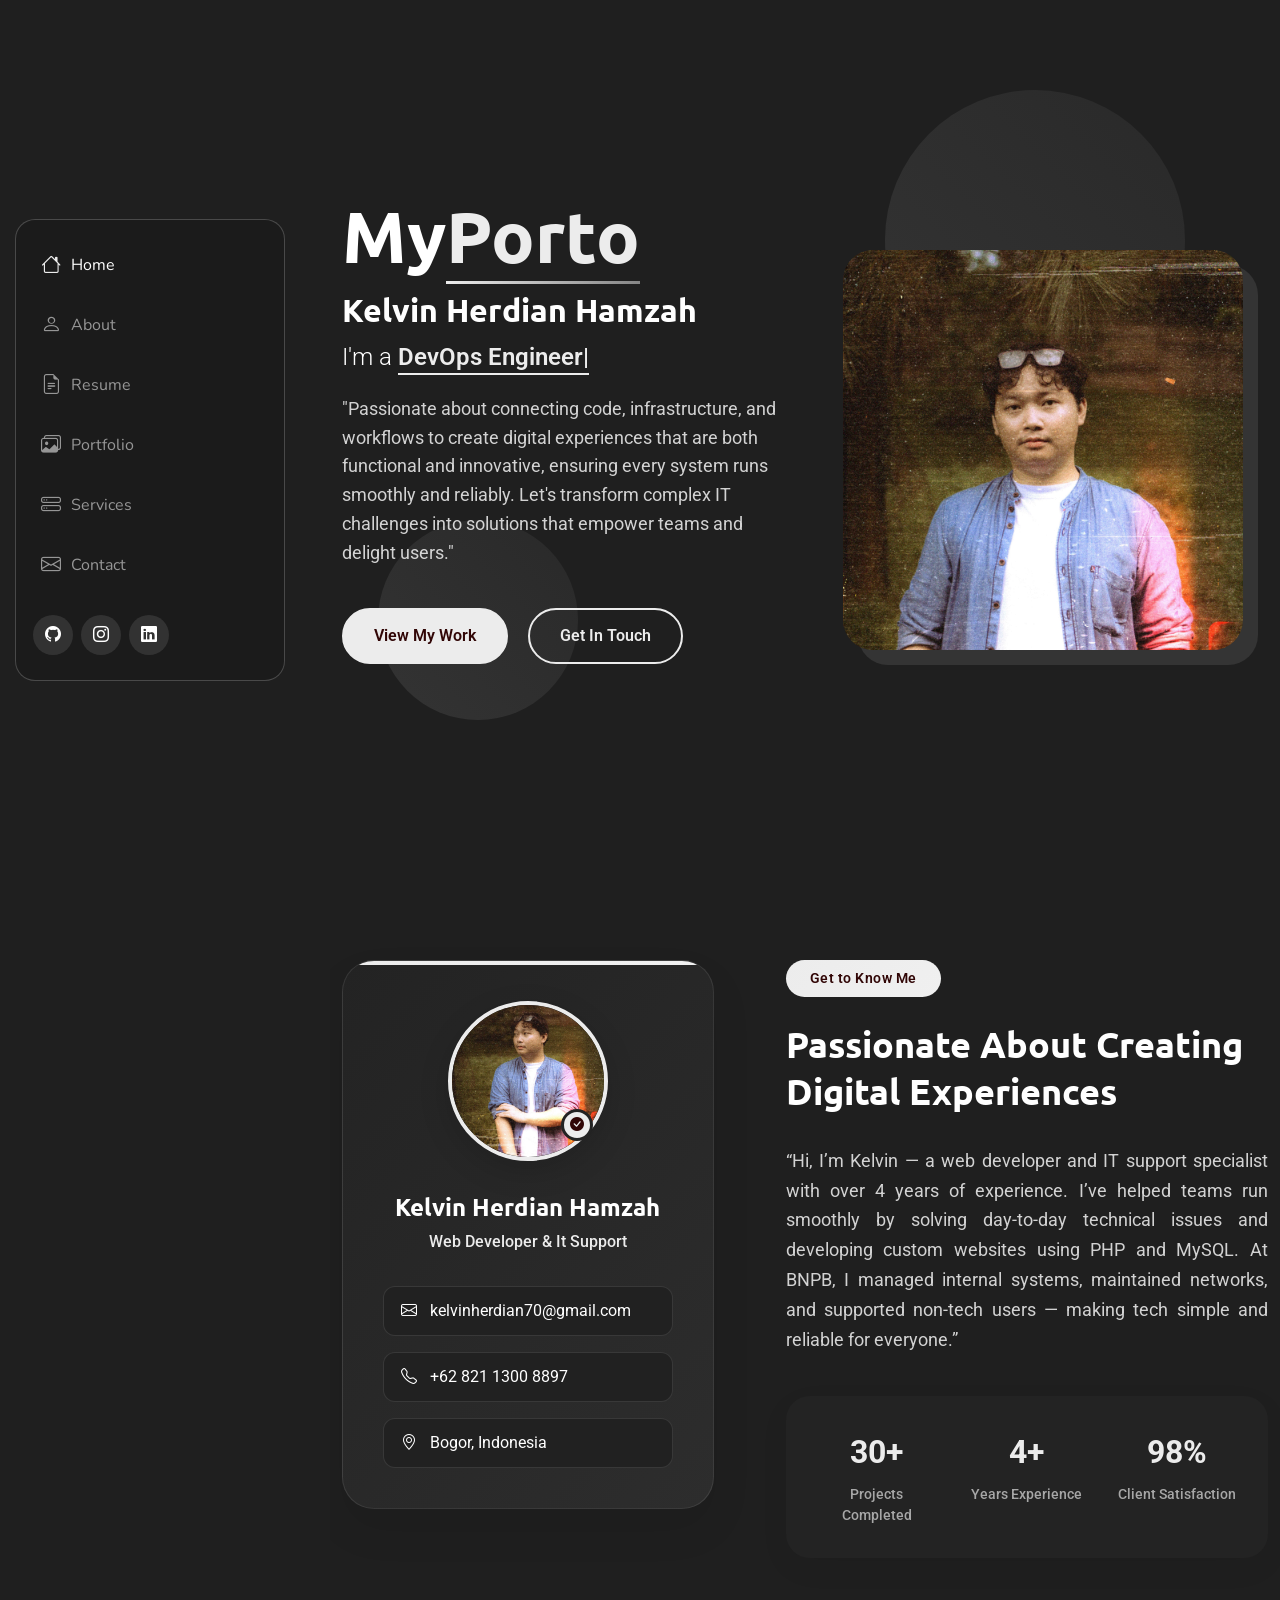
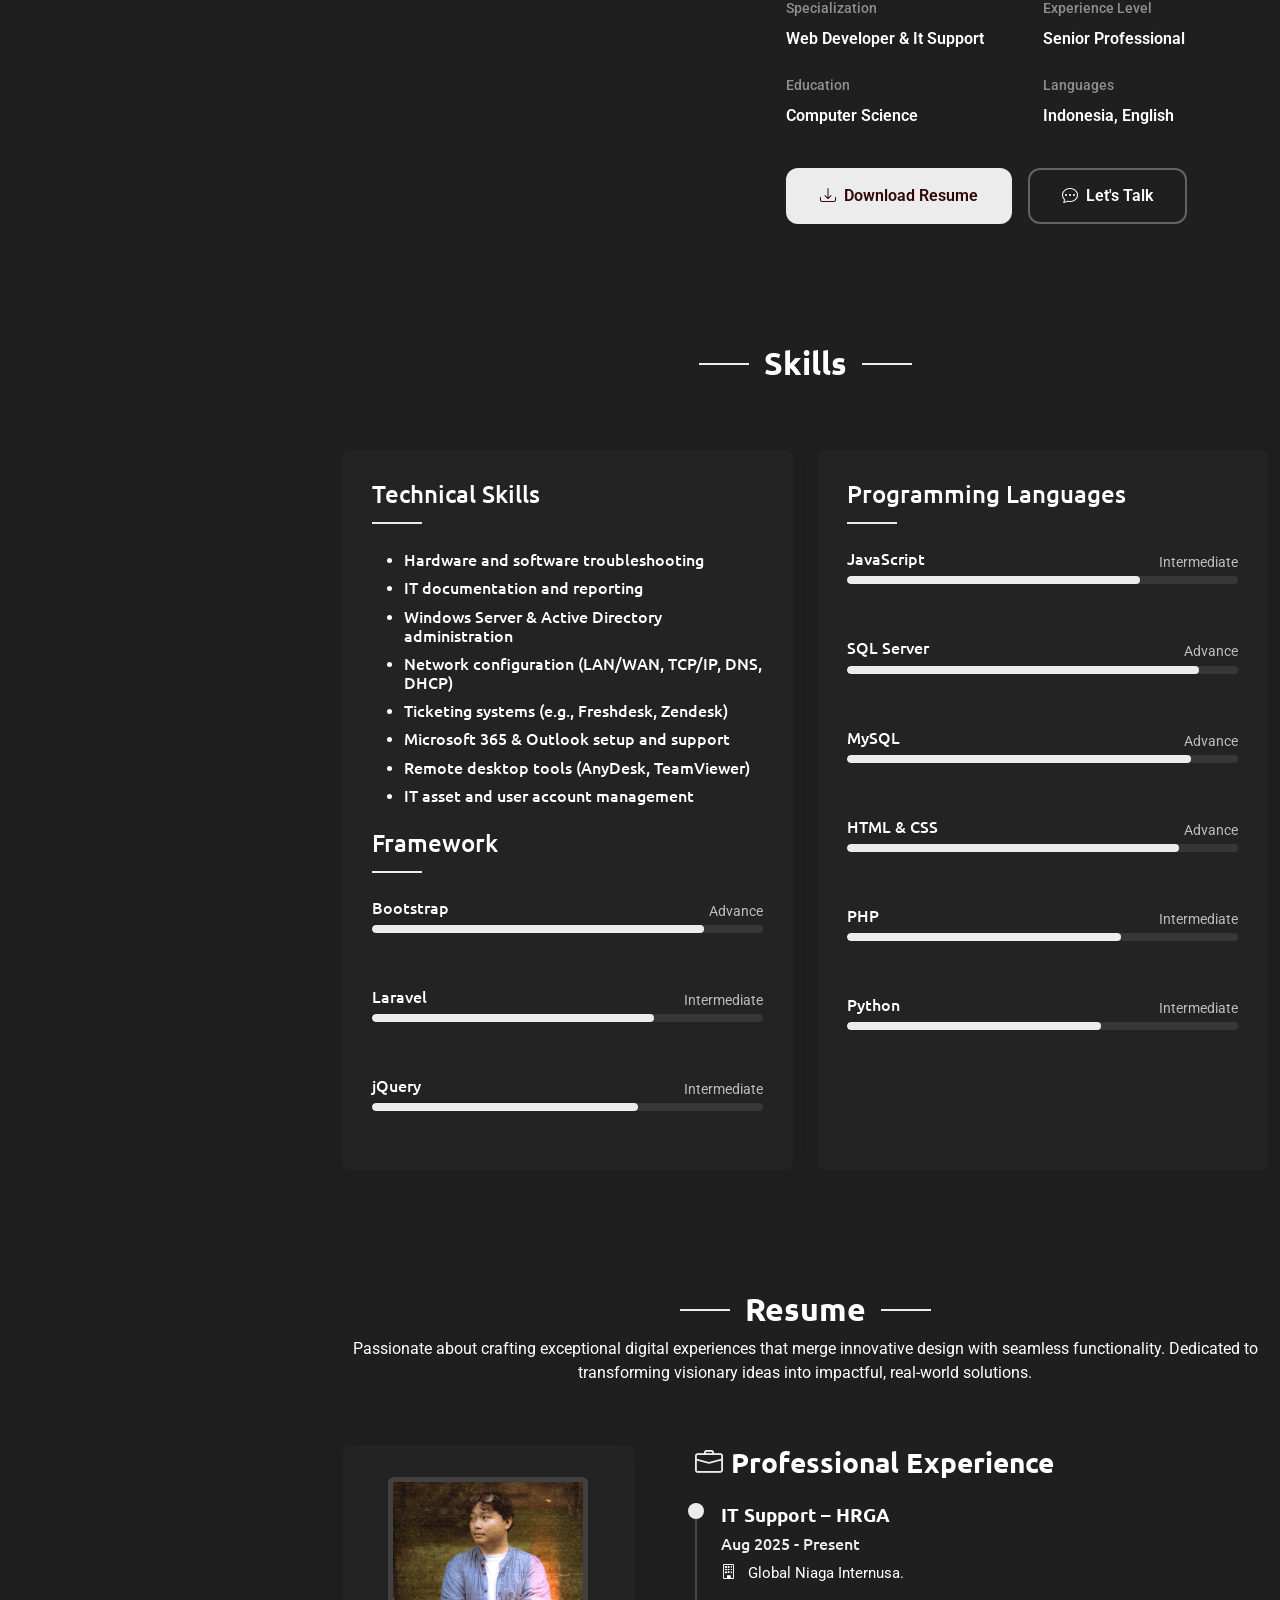
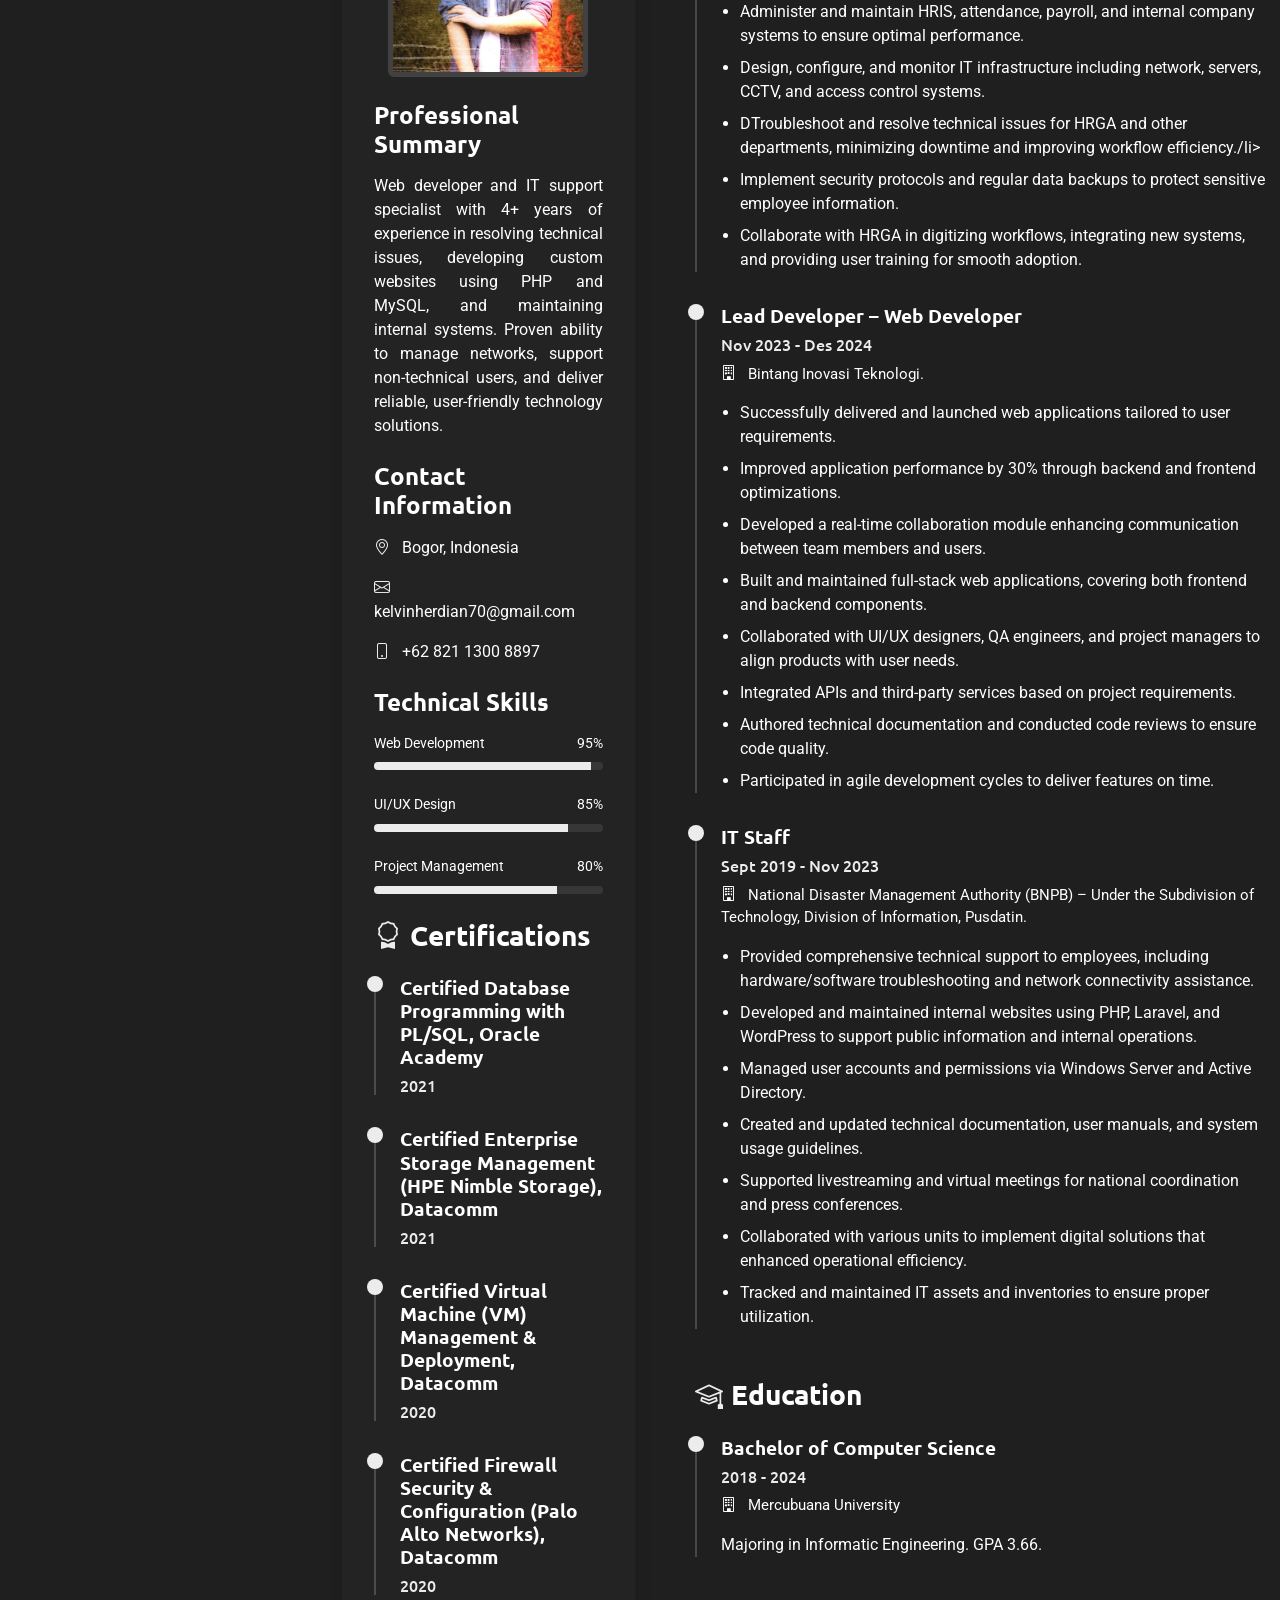
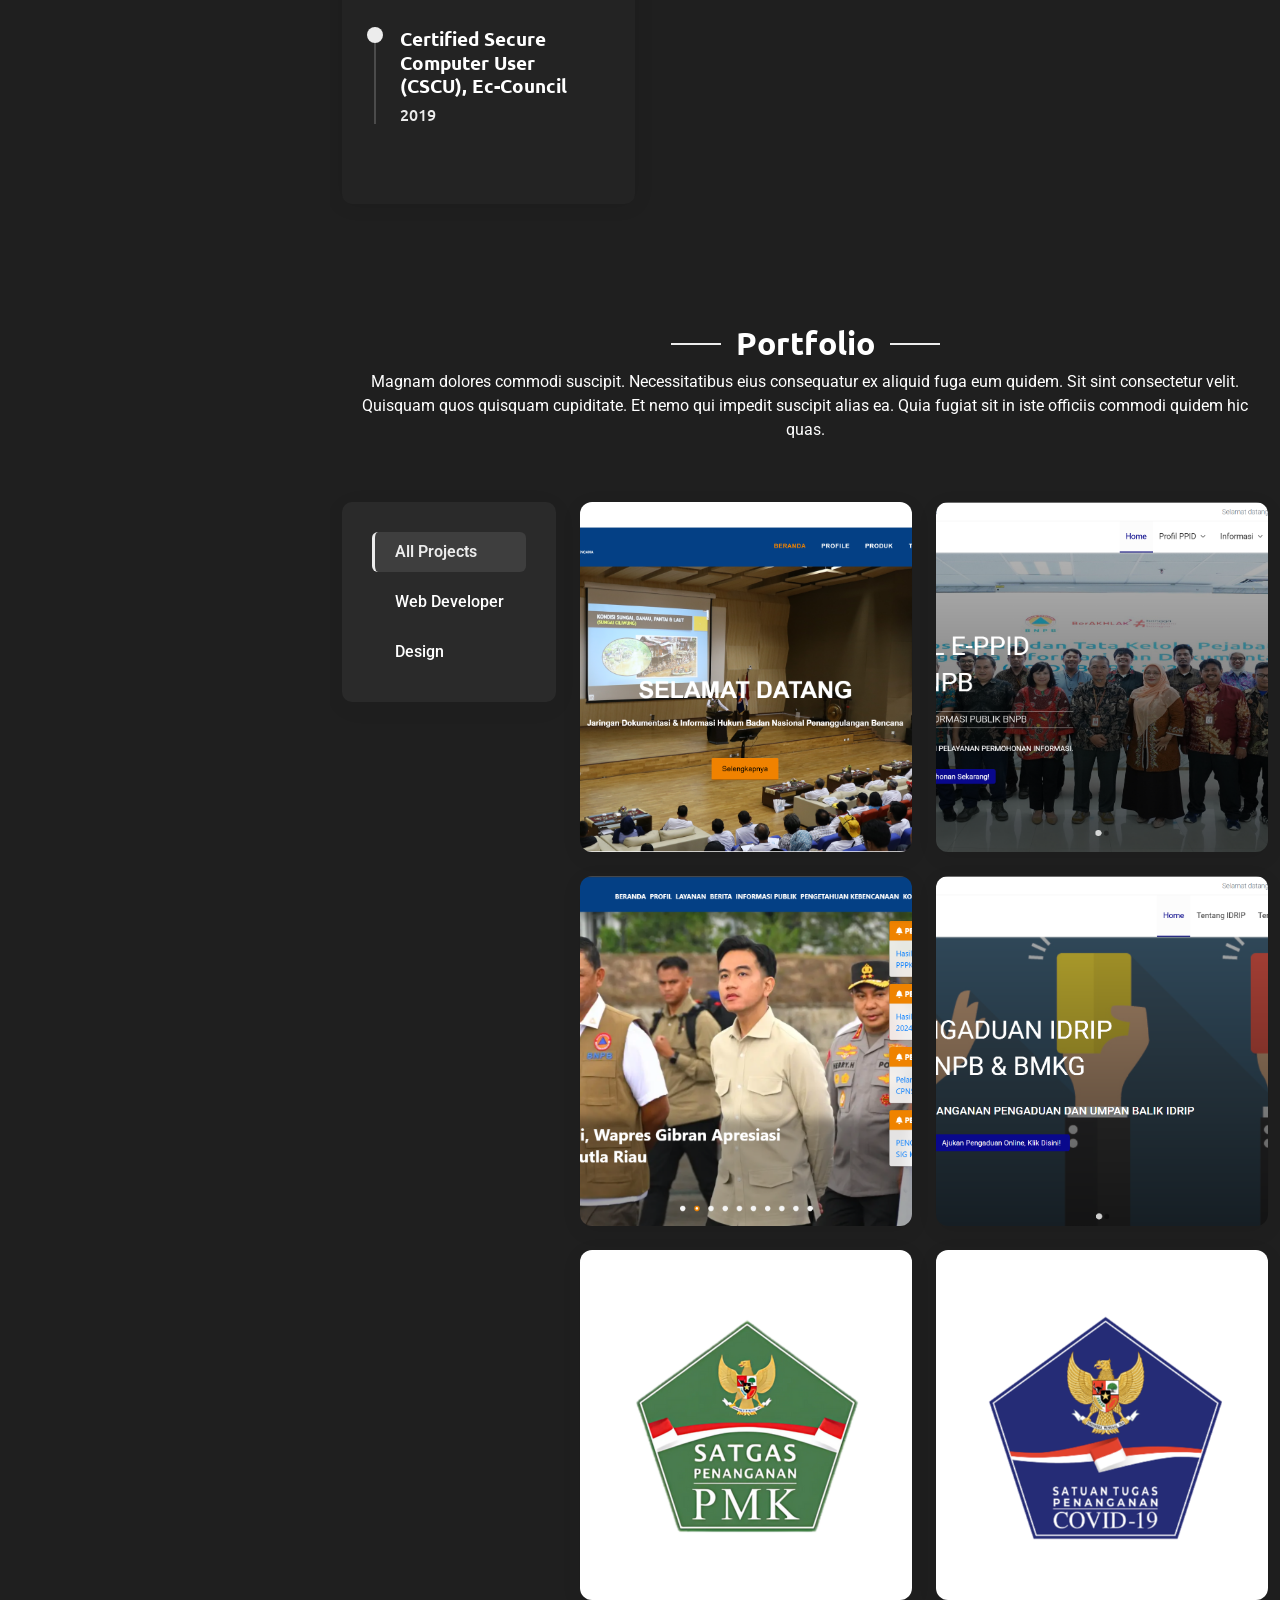
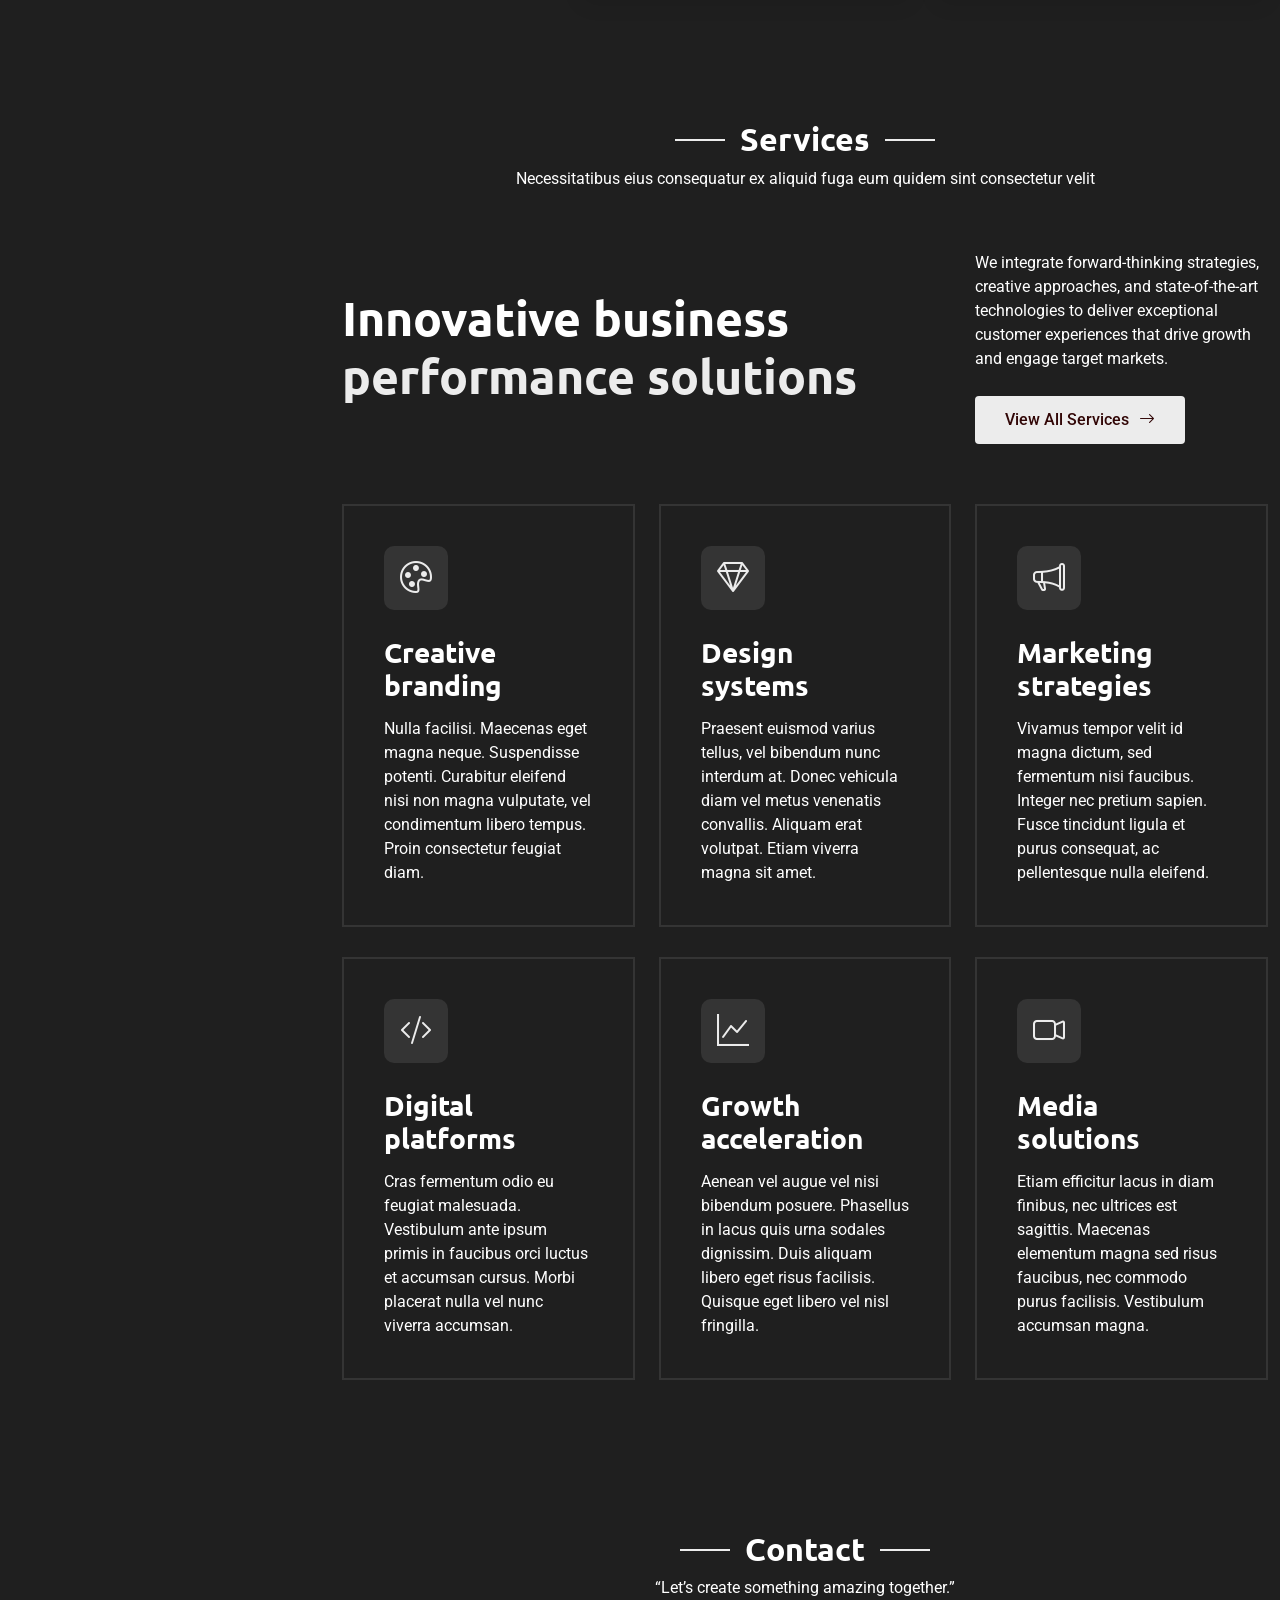
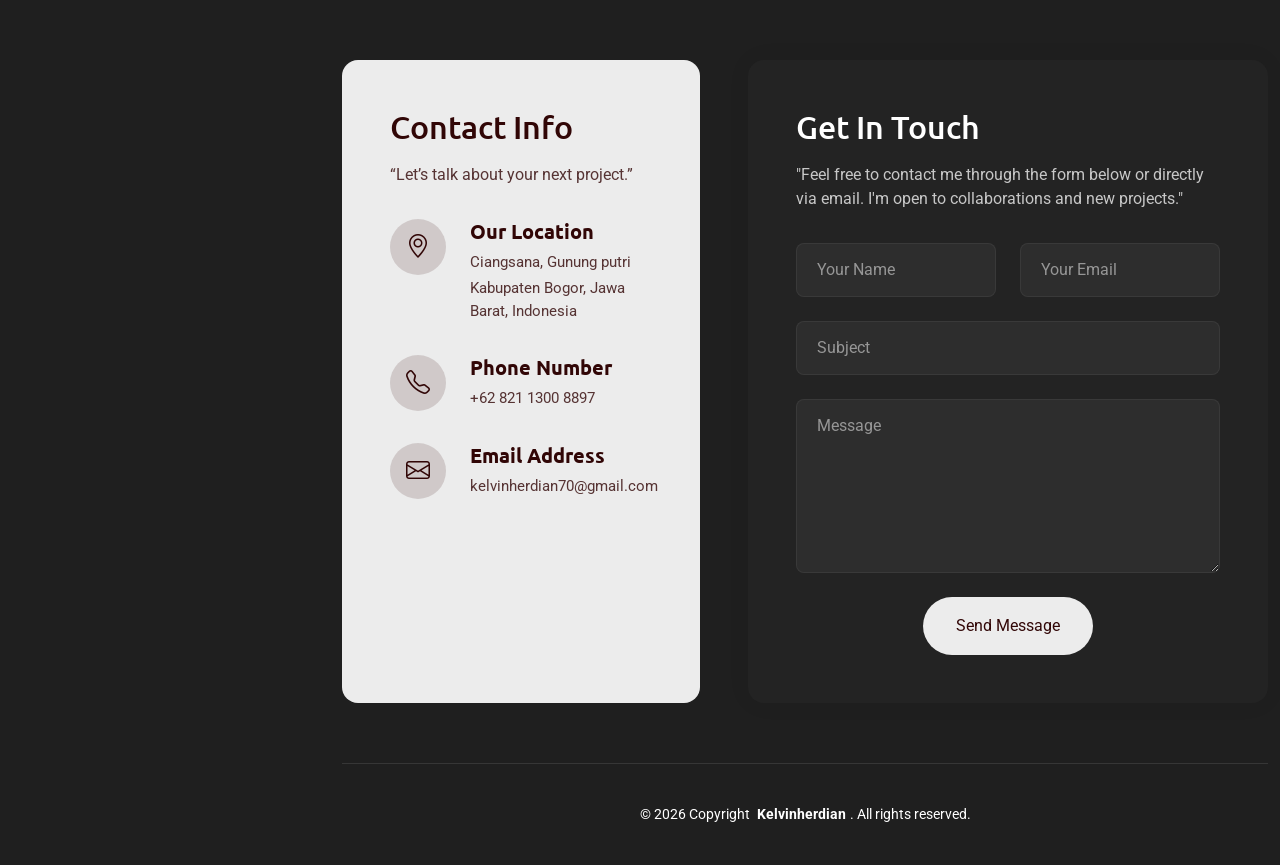
==== index.html @ f688884f "updatebaru" ====
<!DOCTYPE html>
<html lang="en">

<head>
  <meta charset="utf-8">
  <meta content="width=device-width, initial-scale=1.0" name="viewport">
  <title>Home - Kelvin Herdian</title>
  <meta name="description" content="">
  <meta name="keywords" content="">

  <!-- Favicons -->
  <link href="assets/img/favicon.png" rel="icon">

  <!-- Fonts -->
  <link href="https://fonts.googleapis.com" rel="preconnect">
  <link href="https://fonts.gstatic.com" rel="preconnect" crossorigin>
  <link href="https://fonts.googleapis.com/css2?family=Roboto:ital,wght@0,100;0,300;0,400;0,500;0,700;0,900;1,100;1,300;1,400;1,500;1,700;1,900&family=Ubuntu:ital,wght@0,300;0,400;0,500;0,700;1,300;1,400;1,500;1,700&family=Nunito:ital,wght@0,200;0,300;0,400;0,500;0,600;0,700;0,800;0,900;1,200;1,300;1,400;1,500;1,600;1,700;1,800;1,900&display=swap" rel="stylesheet">

  <!-- Vendor CSS Files -->
  <link href="assets/vendor/bootstrap/css/bootstrap.min.css" rel="stylesheet">
  <link href="assets/vendor/bootstrap-icons/bootstrap-icons.css" rel="stylesheet">
  <link href="assets/vendor/aos/aos.css" rel="stylesheet">
  <link href="assets/vendor/glightbox/css/glightbox.min.css" rel="stylesheet">
  <link href="assets/vendor/swiper/swiper-bundle.min.css" rel="stylesheet">

  <!-- Main CSS File -->
  <link href="assets/css/main.css" rel="stylesheet">
</head>

<body class="index-page">

  <header id="header" class="header dark-background d-flex flex-column justify-content-center">
    <i class="header-toggle d-xl-none bi bi-list"></i>

    <div class="header-container d-flex flex-column align-items-start">
      <nav id="navmenu" class="navmenu">
        <ul>
          <li><a href="#hero" class="active"><i class="bi bi-house navicon"></i>Home</a></li>
          <li><a href="#about"><i class="bi bi-person navicon"></i> About</a></li>
          <li><a href="#resume"><i class="bi bi-file-earmark-text navicon"></i> Resume</a></li>
          <li><a href="#portfolio"><i class="bi bi-images navicon"></i> Portfolio</a></li>
          <li><a href="#services"><i class="bi bi-hdd-stack navicon"></i> Services</a></li>
          <li><a href="#contact"><i class="bi bi-envelope navicon"></i> Contact</a></li>
        </ul>
      </nav>

      <div class="social-links text-center">
        <a href="#" target="_blank" class="github"><i class="bi bi-github"></i></a>
        <a href="https://www.instagram.com/kelvinherdian/" target="_blank" class="instagram"><i class="bi bi-instagram"></i></a>
        <a href="https://id.linkedin.com/in/kelvin-herdian-hamzah-14b409236" class="linkedin" target="_blank" ><i class="bi bi-linkedin"></i></a>
      </div>

    </div>

  </header>

  <main class="main">

    <!-- Hero Section -->
    <section id="hero" class="hero section">

      <div class="background-elements">
        <div class="bg-circle circle-1"></div>
        <div class="bg-circle circle-2"></div>
      </div>

      <div class="hero-content">

        <div class="container">
          <div class="row align-items-center">

            <div class="col-lg-6" data-aos="fade-right" data-aos-delay="100">
              <div class="hero-text">
                <h1>My<span class="accent-text">Porto</span></h1>
                <h2>Kelvin Herdian Hamzah</h2>
                <p class="lead">I'm a <span class="typed" data-typed-items="DevOps Engineer"></span></p>
                <p class="description">
                  "Passionate about connecting code, infrastructure, and workflows to create digital experiences that are both functional and innovative, 
                  ensuring every system runs smoothly and reliably. 
                  Let's transform complex IT challenges into solutions that empower teams and delight users."
                </p>

                <div class="hero-actions">
                  <a href="#portfolio" class="btn btn-primary">View My Work</a>
                  <a href="#contact" class="btn btn-outline">Get In Touch</a>
                </div>
              </div>
            </div>

            <div class="col-lg-6" data-aos="fade-left" data-aos-delay="200">
              <div class="hero-visual">
                <div class="profile-container">
                  <div class="profile-background"></div>
                  <img src="assets/img/profile/profile-2.jpg" alt="Alexander Chen" class="profile-image">
                </div>
              </div>
            </div>

          </div>
        </div>
      </div>

    </section><!-- /Hero Section -->

    <!-- About Section -->
    <section id="about" class="about section">

      <div class="container" data-aos="fade-up" data-aos-delay="100">

        <div class="row">
          <div class="col-lg-5" data-aos="zoom-in" data-aos-delay="200">
            <div class="profile-card">
              <div class="profile-header">
                <div class="profile-image">
                  <img src="assets/img/profile/profile-3.jpg" alt="Profile Image" class="img-fluid">
                </div>
                <div class="profile-badge">
                  <i class="bi bi-check-circle-fill"></i>
                </div>
              </div>

              <div class="profile-content">
                <h3>Kelvin Herdian Hamzah</h3>
                <p class="profession">Web Developer &amp; It Support</p>

                <div class="contact-links">
                  <a href="mailto:kelvinherdian70@gmail.com" class="contact-item">
                    <i class="bi bi-envelope"></i>
                    kelvinherdian70@gmail.com
                  </a>
                  <a href="tel:+6282113008897" class="contact-item">
                    <i class="bi bi-telephone"></i>
                    +62 821 1300 8897
                  </a>
                  <a href="#" class="contact-item">
                    <i class="bi bi-geo-alt"></i>
                    Bogor, Indonesia
                  </a>
                </div>
              </div>
            </div>
          </div>

          <div class="col-lg-7" data-aos="fade-left" data-aos-delay="300">
            <div class="about-content">
              <div class="section-header">
                <span class="badge-text">Get to Know Me</span>
                <h2>Passionate About Creating Digital Experiences</h2>
              </div>

              <div class="description">
              <p style="text-align: justify;">
                “Hi, I’m Kelvin — a web developer and IT support specialist with over 4 years of experience. 
                I’ve helped teams run smoothly by solving day-to-day technical issues and developing custom websites using PHP and MySQL. 
                At BNPB, I managed internal systems, maintained networks, and supported non-tech users — making tech simple and reliable for everyone.”
              </p>  
              </div>

              <div class="stats-grid">
                <div class="stat-item">
                  <div class="stat-number">30+</div>
                  <div class="stat-label">Projects Completed</div>
                </div>
                <div class="stat-item">
                  <div class="stat-number">4+</div>
                  <div class="stat-label">Years Experience</div>
                </div>
                <div class="stat-item">
                  <div class="stat-number">98%</div>
                  <div class="stat-label">Client Satisfaction</div>
                </div>
              </div>

              <div class="details-grid">
                <div class="detail-row">
                  <div class="detail-item">
                    <span class="detail-label">Specialization</span>
                    <span class="detail-value">Web Developer &amp; It Support</span>
                  </div>
                  <div class="detail-item">
                    <span class="detail-label">Experience Level</span>
                    <span class="detail-value">Senior Professional</span>
                  </div>
                </div>
                <div class="detail-row">
                  <div class="detail-item">
                    <span class="detail-label">Education</span>
                    <span class="detail-value">Computer Science</span>
                  </div>
                  <div class="detail-item">
                    <span class="detail-label">Languages</span>
                    <span class="detail-value">Indonesia, English</span>
                  </div>
                </div>
              </div>

              <div class="cta-section">
                <a href="assets/CV_KelvinHerdianHamzah.pdf" target="_blank" class="btn btn-primary">
                  <i class="bi bi-download"></i>
                  Download Resume
                </a>
                <a href="https://wa.me/6282113008897?text=Halo,%20saya%20ingin%20bertanya" target="_blank" rel="noopener noreferrer" class="btn btn-outline">
                  <i class="bi bi-chat-dots"></i>
                  Let's Talk
                </a>
              </div>
            </div>
          </div>
        </div>

      </div>

    </section><!-- /About Section -->

    <!-- Stats Section
    <section id="stats" class="stats section light-background">

      <div class="container" data-aos="fade-up" data-aos-delay="100">

        <div class="row justify-content-center">
          <div class="col-lg-10">
            <div class="stats-wrapper">
              <div class="stats-item" data-aos="zoom-in" data-aos-delay="150">
                <div class="icon-wrapper">
                  <i class="bi bi-emoji-smile"></i>
                </div>
                <span data-purecounter-start="0" data-purecounter-end="232" data-purecounter-duration="1" class="purecounter"></span>
                <p>Happy Clients</p>
              </div>

              <div class="stats-item" data-aos="zoom-in" data-aos-delay="200">
                <div class="icon-wrapper">
                  <i class="bi bi-journal-richtext"></i>
                </div>
                <span data-purecounter-start="0" data-purecounter-end="521" data-purecounter-duration="1" class="purecounter"></span>
                <p>Projects</p>
              </div>

              <div class="stats-item" data-aos="zoom-in" data-aos-delay="250">
                <div class="icon-wrapper">
                  <i class="bi bi-headset"></i>
                </div>
                <span data-purecounter-start="0" data-purecounter-end="1463" data-purecounter-duration="1" class="purecounter"></span>
                <p>Hours Of Support</p>
              </div>

              <div class="stats-item" data-aos="zoom-in" data-aos-delay="300">
                <div class="icon-wrapper">
                  <i class="bi bi-people"></i>
                </div>
                <span data-purecounter-start="0" data-purecounter-end="15" data-purecounter-duration="1" class="purecounter"></span>
                <p>Hard Workers</p>
              </div>
            </div>
          </div>
        </div>

      </div>

    </section> Stats Section -->

    <!-- Skills Section -->
    <section id="skills" class="skills section">

      <!-- Section Title -->
      <div class="container section-title" data-aos="fade-up">
        <h2>Skills</h2>
      </div><!-- End Section Title -->

      <div class="container" data-aos="fade-up" data-aos-delay="100">

        <div class="row">
          <div class="col-lg-6">
            <div class="skills-category" data-aos="fade-up" data-aos-delay="200">
              <h3>Technical Skills</h3>
              <div class="skills-animation">
                <div class="skill-item">
                  <ul>
                  <div class="d-flex justify-content-between align-items-center">
                    <li><h4>Hardware and software troubleshooting</h4></li>
                  </div>
                  <div class="d-flex justify-content-between align-items-center">
                    <li><h4>IT documentation and reporting</h4></li>
                  </div>
                  <div class="d-flex justify-content-between align-items-center">
                    <li><h4>Windows Server & Active Directory administration</h4></li>
                  </div>
                  <div class="d-flex justify-content-between align-items-center">
                    <li><h4>Network configuration (LAN/WAN, TCP/IP, DNS, DHCP)</h4></li>
                  </div>
                  <div class="d-flex justify-content-between align-items-center">
                    <li><h4>Ticketing systems (e.g., Freshdesk, Zendesk)</h4></li>
                  </div>
                  <div class="d-flex justify-content-between align-items-center">
                    <li><h4>Microsoft 365 & Outlook setup and support</h4></li>
                  </div>
                  <div class="d-flex justify-content-between align-items-center">
                    <li><h4>Remote desktop tools (AnyDesk, TeamViewer)</h4></li>
                  </div>
                  <div class="d-flex justify-content-between align-items-center">
                    <li><h4>IT asset and user account management</h4></li>
                  </div>
                  </ul>
                </div>
                
                <!--<div class="skill-item">
                  <div class="d-flex justify-content-between align-items-center">
                    <h4>React</h4>
                    <span class="skill-percentage">80%</span>
                  </div>
                  <div class="progress">
                    <div class="progress-bar" role="progressbar" aria-valuenow="80" aria-valuemin="0" aria-valuemax="100"></div>
                  </div>
                  </div>-->
              </div>
              <h3>Framework</h3>
              <div class="skills-animation">
                <div class="skill-item">
                  <div class="d-flex justify-content-between align-items-center">
                    <h4>Bootstrap</h4>
                    <span class="skill-percentage">Advance</span>
                  </div>
                  <div class="progress">
                    <div class="progress-bar" role="progressbar" aria-valuenow="85" aria-valuemin="0" aria-valuemax="100"></div>
                  </div>
                  <div class="skill-tooltip">Responsive UI, consistent design.</div>
                </div>
                
                <div class="skill-item">
                  <div class="d-flex justify-content-between align-items-center">
                    <h4>Laravel</h4>
                    <span class="skill-percentage">Intermediate</span>
                  </div>
                  <div class="progress">
                    <div class="progress-bar" role="progressbar" aria-valuenow="72" aria-valuemin="0" aria-valuemax="100"></div>
                  </div>
                  <div class="skill-tooltip">Routing, Eloquent ORM, authentication.</div>
                </div>

                <div class="skill-item">
                  <div class="d-flex justify-content-between align-items-center">
                    <h4>jQuery</h4>
                    <span class="skill-percentage">Intermediate</span>
                  </div>
                  <div class="progress">
                    <div class="progress-bar" role="progressbar" aria-valuenow="68" aria-valuemin="0" aria-valuemax="100"></div>
                  </div>
                  <div class="skill-tooltip">DOM manipulation, events, AJAX.</div>
                </div>


              </div>
            </div><!-- End Frontend Skills -->
          </div>

          <div class="col-lg-6">
            <div class="skills-category" data-aos="fade-up" data-aos-delay="300">
              <h3>Programming Languages</h3>
              <div class="skills-animation">
                <div class="skill-item">
                  <div class="d-flex justify-content-between align-items-center">
                    <h4>JavaScript</h4>
                    <span class="skill-percentage">Intermediate</span>
                  </div>
                  <div class="progress">
                    <div class="progress-bar" role="progressbar" aria-valuenow="75" aria-valuemin="0" aria-valuemax="100"></div>
                  </div>
                  <div class="skill-tooltip">Manipulasi DOM, AJAX, konsumsi API, dan sedikit ES6+.</div>
                </div>

                <div class="skill-item">
                  <div class="d-flex justify-content-between align-items-center">
                    <h4>SQL Server</h4>
                    <span class="skill-percentage">Advance</span>
                  </div>
                  <div class="progress">
                    <div class="progress-bar" role="progressbar" aria-valuenow="90" aria-valuemin="0" aria-valuemax="100"></div>
                  </div>
                  <div class="skill-tooltip">Optimasi query, indexing, stored procedure, dan trigger.</div>
                </div>

                <div class="skill-item">
                  <div class="d-flex justify-content-between align-items-center">
                    <h4>MySQL</h4>
                    <span class="skill-percentage">Advance</span>
                  </div>
                  <div class="progress">
                    <div class="progress-bar" role="progressbar" aria-valuenow="88" aria-valuemin="0" aria-valuemax="100"></div>
                  </div>
                  <div class="skill-tooltip">Desain database, relasi kompleks, backup/restore.</div>
                </div>

                <div class="skill-item">
                  <div class="d-flex justify-content-between align-items-center">
                    <h4>HTML & CSS</h4>
                    <span class="skill-percentage">Advance</span>
                  </div>
                  <div class="progress">
                    <div class="progress-bar" role="progressbar" aria-valuenow="85" aria-valuemin="0" aria-valuemax="100"></div>
                  </div>
                  <div class="skill-tooltip">Responsive design, Flexbox, Grid, animasi CSS.</div>
                </div>

                <div class="skill-item">
                  <div class="d-flex justify-content-between align-items-center">
                    <h4>PHP</h4>
                    <span class="skill-percentage">Intermediate</span>
                  </div>
                  <div class="progress">
                    <div class="progress-bar" role="progressbar" aria-valuenow="70" aria-valuemin="0" aria-valuemax="100"></div>
                  </div>
                  <div class="skill-tooltip">CRUD, session handling, integrasi dengan MySQL.</div>
                </div>

                <div class="skill-item">
                  <div class="d-flex justify-content-between align-items-center">
                    <h4>Python </h4>
                    <span class="skill-percentage">Intermediate</span>
                  </div>
                  <div class="progress">
                    <div class="progress-bar" role="progressbar" aria-valuenow="65" aria-valuemin="0" aria-valuemax="100"></div>
                  </div>
                  <div class="skill-tooltip">Scripting, automasi, sedikit Flask & data processing.</div>
                </div>
                
              </div>
            </div><!-- End Backend Skills -->
          </div>
        </div>

      </div>

    </section><!-- /Skills Section -->

    <!-- Resume Section -->
    <section id="resume" class="resume section">

      <!-- Section Title -->
      <div class="container section-title" data-aos="fade-up">
        <h2>Resume</h2>
        <p>Passionate about crafting exceptional digital experiences that merge innovative design with seamless functionality. Dedicated to transforming visionary ideas into impactful, real-world solutions.</p>
      </div><!-- End Section Title -->

      <div class="container" data-aos="fade-up" data-aos-delay="100">

        <div class="row gy-4">
          <!-- Left column with summary and contact -->
          <div class="col-lg-4">
            <div class="resume-side" data-aos="fade-right" data-aos-delay="100">
              <div class="profile-img mb-4">
                <img src="assets/img/profile/profile-3.jpg" alt="Profile" class="img-fluid rounded">
              </div>

              <h3>Professional Summary</h3>
              <p style="text-align: justify;">Web developer and IT support specialist with 4+ years of experience in resolving technical issues, developing custom websites using PHP and MySQL, and maintaining internal systems. Proven ability to manage networks, support non-technical users, and deliver reliable, user-friendly technology solutions.</p>

              <h3 class="mt-4">Contact Information</h3>
              <ul class="contact-info list-unstyled">
                <li><i class="bi bi-geo-alt">  </i>Bogor, Indonesia</li>
                <li><i class="bi bi-envelope"> </i>kelvinherdian70@gmail.com</li>
                <li><i class="bi bi-phone">    </i>+62 821 1300 8897</li>
              </ul>

              <div class="skills-animation mt-4">
                <h3>Technical Skills</h3>
                <div class="skill-item">
                  <div class="d-flex justify-content-between">
                    <span>Web Development</span>
                    <span>95%</span>
                  </div>
                  <div class="progress">
                    <div class="progress-bar" role="progressbar" aria-valuenow="95" aria-valuemin="0" aria-valuemax="100"></div>
                  </div>
                </div>

                <div class="skill-item">
                  <div class="d-flex justify-content-between">
                    <span>UI/UX Design</span>
                    <span>85%</span>
                  </div>
                  <div class="progress">
                    <div class="progress-bar" role="progressbar" aria-valuenow="85" aria-valuemin="0" aria-valuemax="100"></div>
                  </div>
                </div>

                <div class="skill-item">
                  <div class="d-flex justify-content-between">
                    <span>Project Management</span>
                    <span>80%</span>
                  </div>
                  <div class="progress">
                    <div class="progress-bar" role="progressbar" aria-valuenow="80" aria-valuemin="0" aria-valuemax="100"></div>
                  </div>
                </div>
              </div>
              <!-- Certifications Section -->
              <div class="resume-section" data-aos="fade-up" data-aos-delay="200">
                <h3><i class="bi bi-award me-2"></i>Certifications</h3>
                <div class="resume-item">
                  <h4>Certified Database Programming with PL/SQL, Oracle Academy</h4>
                  <h5>2021</h5>
                </div>
                <div class="resume-item">
                  <h4>Certified Enterprise Storage Management (HPE Nimble Storage), Datacomm</h4>
                  <h5>2021</h5>
                </div>
                <div class="resume-item">
                  <h4>Certified Virtual Machine (VM) Management & Deployment, Datacomm</h4>
                  <h5>2020</h5>
                </div>
                <div class="resume-item">
                  <h4>Certified Firewall Security & Configuration (Palo Alto Networks), Datacomm</h4>
                  <h5>2020</h5>
                </div>
                <div class="resume-item">
                  <h4>Certified Secure Computer User (CSCU), Ec-Council</h4>
                  <h5>2019</h5>
                </div>
              </div>
            </div>
          </div>

          <!-- Right column with experience and education -->
          <div class="col-lg-8 ps-4 ps-lg-5">
            <!-- Experience Section -->
            <div class="resume-section" data-aos="fade-up">
              <h3><i class="bi bi-briefcase me-2"></i>Professional Experience</h3>

              <div class="resume-item">
                <h4>IT Support – HRGA</h4>
                <h5>Aug 2025 - Present</h5>
                <p class="company"><i class="bi bi-building"></i> Global Niaga Internusa.</p>
                <ul>
                  <li>Administer and maintain HRIS, attendance, payroll, and internal company systems to ensure optimal performance.</li>
                  <li>Design, configure, and monitor IT infrastructure including network, servers, CCTV, and access control systems.</li>
                  <li>DTroubleshoot and resolve technical issues for HRGA and other departments, minimizing downtime and improving workflow efficiency./li>
                  <li>Implement security protocols and regular data backups to protect sensitive employee information.</li>
                  <li>Collaborate with HRGA in digitizing workflows, integrating new systems, and providing user training for smooth adoption.</li>
                </ul>
              </div>

              <div class="resume-item">
                <h4>Lead Developer – Web Developer</h4>
                <h5>Nov 2023 - Des 2024</h5>
                <p class="company"><i class="bi bi-building"></i> Bintang Inovasi Teknologi.</p>
                <ul>
                  <li>Successfully delivered and launched web applications tailored to user requirements.</li>
                  <li>Improved application performance by 30% through backend and frontend optimizations.</li>
                  <li>Developed a real-time collaboration module enhancing communication between team members and users.</li>
                  <li>Built and maintained full-stack web applications, covering both frontend and backend components.</li>
                  <li>Collaborated with UI/UX designers, QA engineers, and project managers to align products with user needs.</li>
                  <li>Integrated APIs and third-party services based on project requirements.</li>
                  <li>Authored technical documentation and conducted code reviews to ensure code quality.</li>
                  <li>Participated in agile development cycles to deliver features on time. </li>
                </ul>
              </div>

              <div class="resume-item">
                <h4>IT Staff</h4>
                <h5>Sept 2019 - Nov 2023</h5>
                <p class="company"><i class="bi bi-building"></i> National Disaster Management Authority (BNPB) – Under the Subdivision of Technology, Division of Information, Pusdatin.</p>
                <ul>
                  <li>Provided comprehensive technical support to employees, including hardware/software troubleshooting and network connectivity assistance.</li>
                  <li>Developed and maintained internal websites using PHP, Laravel, and WordPress to support public information and internal operations.</li>
                  <li>Managed user accounts and permissions via Windows Server and Active Directory.</li>
                  <li>Created and updated technical documentation, user manuals, and system usage guidelines.</li>
                  <li>Supported livestreaming and virtual meetings for national coordination and press conferences.</li>
                  <li>Collaborated with various units to implement digital solutions that enhanced operational efficiency.</li>
                  <li>Tracked and maintained IT assets and inventories to ensure proper utilization.</li>
                </ul>
              </div>
            </div>

            <!-- Education Section -->
            <div class="resume-section" data-aos="fade-up" data-aos-delay="100">
              <h3><i class="bi bi-mortarboard me-2"></i>Education</h3>

              <div class="resume-item">
                <h4>Bachelor of Computer Science</h4>
                <h5>2018 - 2024</h5>
                <p class="company"><i class="bi bi-building"></i> Mercubuana University</p>
                <p>Majoring in Informatic Engineering. GPA 3.66.</p>
              </div>
            </div>
          </div>
        </div>

      </div>

    </section><!-- /Resume Section -->

    <!-- Portfolio Section -->
    <section id="portfolio" class="portfolio section">

      <!-- Section Title -->
      <div class="container section-title" data-aos="fade-up">
        <h2>Portfolio</h2>
        <p>Magnam dolores commodi suscipit. Necessitatibus eius consequatur ex aliquid fuga eum quidem. Sit sint consectetur velit. Quisquam quos quisquam cupiditate. Et nemo qui impedit suscipit alias ea. Quia fugiat sit in iste officiis commodi quidem hic quas.</p>
      </div><!-- End Section Title -->

      <div class="container" data-aos="fade-up" data-aos-delay="100">

        <div class="isotope-layout" data-default-filter="*" data-layout="masonry" data-sort="original-order">

          <div class="row">
            <div class="col-lg-3 filter-sidebar">
              <div class="filters-wrapper" data-aos="fade-right" data-aos-delay="150">
                <ul class="portfolio-filters isotope-filters">
                  <li data-filter="*" class="filter-active">All Projects</li>
                  <li data-filter=".filter-website">Web Developer</li>
                  <li data-filter=".filter-design">Design</li>
                </ul>
              </div>
            </div>

            <div class="col-lg-9">
              <div class="row gy-4 portfolio-container isotope-container" data-aos="fade-up" data-aos-delay="200">

                <div class="col-lg-6 col-md-6 portfolio-item isotope-item filter-website">
                  <div class="portfolio-wrap">
                    <img src="assets/img/portfolio/portfolio-1.png" class="img-fluid" alt="Portfolio Image" loading="lazy">
                    <div class="portfolio-info">
                      <div class="content">
                        <span class="category">Web Developer</span>
                        <h4>JDIH BNPB</h4>
                        <div class="portfolio-links">
                          <a href="assets/img/portfolio/portfolio-1.png" class="glightbox" title="JDIH BNPB"><i class="bi bi-plus-lg"></i></a>
                          <a href="https://web.bnpb.go.id/jdih/" target="_blank" title="More Details"><i class="bi bi-arrow-right"></i></a>
                        </div>
                      </div>
                    </div>
                  </div>
                </div><!-- End Portfolio Item -->

                <div class="col-lg-6 col-md-6 portfolio-item isotope-item filter-website">
                  <div class="portfolio-wrap">
                    <img src="assets/img/portfolio/portfolio-2.png" class="img-fluid" alt="Portfolio Image" loading="lazy">
                    <div class="portfolio-info">
                      <div class="content">
                        <span class="category">Web Developer</span>
                        <h4>PPID BNPB</h4>
                        <div class="portfolio-links">
                          <a href="assets/img/portfolio/portfolio-2.png" class="glightbox" title="PPID BNPB"><i class="bi bi-plus-lg"></i></a>
                          <a href="https://web.bnpb.go.id/ppid/" target="_blank" title="More Details"><i class="bi bi-arrow-right"></i></a>
                        </div>
                      </div>
                    </div>
                  </div>
                </div><!-- End Portfolio Item -->

                <div class="col-lg-6 col-md-6 portfolio-item isotope-item filter-website">
                  <div class="portfolio-wrap">
                    <img src="assets/img/portfolio/portfolio-3.png" class="img-fluid" alt="Portfolio Image" loading="lazy">
                    <div class="portfolio-info">
                      <div class="content">
                        <span class="category">Web Developer</span>
                        <h4>WEB BNPB</h4>
                        <div class="portfolio-links">
                          <a href="assets/img/portfolio/portfolio-3.png" class="glightbox" title="WEB BNPB"><i class="bi bi-plus-lg"></i></a>
                          <a href="https://bnpb.go.id/" target="_blank" title="More Details"><i class="bi bi-arrow-right"></i></a>
                        </div>
                      </div>
                    </div>
                  </div>
                </div><!-- End Portfolio Item -->

                <div class="col-lg-6 col-md-6 portfolio-item isotope-item filter-website">
                  <div class="portfolio-wrap">
                    <img src="assets/img/portfolio/portfolio-4.png" class="img-fluid" alt="Portfolio Image" loading="lazy">
                    <div class="portfolio-info">
                      <div class="content">
                        <span class="category">Web Developer</span>
                        <h4>IDRIP BNPB</h4>
                        <div class="portfolio-links">
                          <a href="assets/img/portfolio/portfolio-4.png" class="glightbox" title="IDRIP BNPB"><i class="bi bi-plus-lg"></i></a>
                          <a href="https://web.bnpb.go.id/idrip/" target="_blank" title="More Details"><i class="bi bi-arrow-right"></i></a>
                        </div>
                      </div>
                    </div>
                  </div>
                </div><!-- End Portfolio Item -->

                <div class="col-lg-6 col-md-6 portfolio-item isotope-item filter-website">
                  <div class="portfolio-wrap">
                    <img src="assets/img/portfolio/portfolio-5.png" class="img-fluid" alt="Portfolio Image" loading="lazy">
                    <div class="portfolio-info">
                      <div class="content">
                        <span class="category">Web Developer</span>
                        <h4>SATGAS PMK</h4>
                        <div class="portfolio-links">
                          <a href="assets/img/portfolio/portfolio-5.png" class="glightbox" title="PMK BNPB"><i class="bi bi-plus-lg"></i></a>
                          <a href="#" target="_blank" title="More Details"><i class="bi bi-arrow-right"></i></a>
                        </div>
                      </div>
                    </div>
                  </div>
                </div><!-- End Portfolio Item -->

                <div class="col-lg-6 col-md-6 portfolio-item isotope-item filter-website">
                  <div class="portfolio-wrap">
                    <img src="assets/img/portfolio/portfolio-6.png" class="img-fluid" alt="Portfolio Image" loading="lazy">
                    <div class="portfolio-info">
                      <div class="content">
                        <span class="category">Web Developer</span>
                        <h4>SATGAS COVID-19</h4>
                        <div class="portfolio-links">
                          <a href="assets/img/portfolio/portfolio-6.png" class="glightbox" title="SATGAS COVID-19"><i class="bi bi-plus-lg"></i></a>
                          <a href="#" target="_blank" title="More Details"><i class="bi bi-arrow-right"></i></a>
                        </div>
                      </div>
                    </div>
                  </div>
                </div><!-- End Portfolio Item -->

              </div><!-- End Portfolio Container -->
            </div>
          </div>

        </div>

      </div>

    </section><!-- /Portfolio Section -->

    <!-- Services Section -->
    <section id="services" class="services section">

      <!-- Section Title -->
      <div class="container section-title" data-aos="fade-up">
        <h2>Services</h2>
        <p>Necessitatibus eius consequatur ex aliquid fuga eum quidem sint consectetur velit</p>
      </div><!-- End Section Title -->

      <div class="container" data-aos="fade-up" data-aos-delay="100">

        <div class="service-header">
          <div class="row align-items-center">
            <div class="col-lg-8 col-md-12">
              <div class="service-intro">
                <h2 class="service-heading">
                  <div>Innovative business</div>
                  <div><span>performance solutions</span></div>
                </h2>
              </div>
            </div>
            <div class="col-lg-4 col-md-12">
              <div class="service-summary">
                <p>
                  We integrate forward-thinking strategies, creative approaches, and state-of-the-art technologies to deliver exceptional customer experiences that drive growth and engage target markets.
                </p>
                <a href="services.html" class="service-btn">
                  View All Services
                  <i class="bi bi-arrow-right"></i>
                </a>
              </div>
            </div>
          </div>
        </div>

        <div class="row justify-content-center">
          <div class="col-lg-4 col-md-6" data-aos="fade-up" data-aos-delay="100">
            <div class="service-card position-relative z-1">
              <div class="service-icon">
                <i class="bi bi-palette"></i>
              </div>
              <a href="service-details.html" class="card-action d-flex align-items-center justify-content-center rounded-circle">
                <i class="bi bi-arrow-up-right"></i>
              </a>
              <h3>
                <a href="service-details.html">
                  Creative <span>branding</span>
                </a>
              </h3>
              <p>
                Nulla facilisi. Maecenas eget magna neque. Suspendisse potenti. Curabitur eleifend nisi non magna vulputate, vel condimentum libero tempus. Proin consectetur feugiat diam.
              </p>
            </div>
          </div>
          <div class="col-lg-4 col-md-6" data-aos="fade-up" data-aos-delay="200">
            <div class="service-card position-relative z-1">
              <div class="service-icon">
                <i class="bi bi-gem"></i>
              </div>
              <a href="service-details.html" class="card-action d-flex align-items-center justify-content-center rounded-circle">
                <i class="bi bi-arrow-up-right"></i>
              </a>
              <h3>
                <a href="service-details.html">
                  Design <span>systems</span>
                </a>
              </h3>
              <p>
                Praesent euismod varius tellus, vel bibendum nunc interdum at. Donec vehicula diam vel metus venenatis convallis. Aliquam erat volutpat. Etiam viverra magna sit amet.
              </p>
            </div>
          </div>
          <div class="col-lg-4 col-md-6" data-aos="fade-up" data-aos-delay="300">
            <div class="service-card position-relative z-1">
              <div class="service-icon">
                <i class="bi bi-megaphone"></i>
              </div>
              <a href="service-details.html" class="card-action d-flex align-items-center justify-content-center rounded-circle">
                <i class="bi bi-arrow-up-right"></i>
              </a>
              <h3>
                <a href="service-details.html">
                  Marketing <span>strategies</span>
                </a>
              </h3>
              <p>
                Vivamus tempor velit id magna dictum, sed fermentum nisi faucibus. Integer nec pretium sapien. Fusce tincidunt ligula et purus consequat, ac pellentesque nulla eleifend.
              </p>
            </div>
          </div>
          <div class="col-lg-4 col-md-6" data-aos="fade-up" data-aos-delay="100">
            <div class="service-card position-relative z-1">
              <div class="service-icon">
                <i class="bi bi-code-slash"></i>
              </div>
              <a href="service-details.html" class="card-action d-flex align-items-center justify-content-center rounded-circle">
                <i class="bi bi-arrow-up-right"></i>
              </a>
              <h3>
                <a href="service-details.html">
                  Digital <span>platforms</span>
                </a>
              </h3>
              <p>
                Cras fermentum odio eu feugiat malesuada. Vestibulum ante ipsum primis in faucibus orci luctus et accumsan cursus. Morbi placerat nulla vel nunc viverra accumsan.
              </p>
            </div>
          </div>
          <div class="col-lg-4 col-md-6" data-aos="fade-up" data-aos-delay="200">
            <div class="service-card position-relative z-1">
              <div class="service-icon">
                <i class="bi bi-graph-up"></i>
              </div>
              <a href="service-details.html" class="card-action d-flex align-items-center justify-content-center rounded-circle">
                <i class="bi bi-arrow-up-right"></i>
              </a>
              <h3>
                <a href="service-details.html">
                  Growth <span>acceleration</span>
                </a>
              </h3>
              <p>
                Aenean vel augue vel nisi bibendum posuere. Phasellus in lacus quis urna sodales dignissim. Duis aliquam libero eget risus facilisis. Quisque eget libero vel nisl fringilla.
              </p>
            </div>
          </div>
          <div class="col-lg-4 col-md-6" data-aos="fade-up" data-aos-delay="300">
            <div class="service-card position-relative z-1">
              <div class="service-icon">
                <i class="bi bi-camera-video"></i>
              </div>
              <a href="service-details.html" class="card-action d-flex align-items-center justify-content-center rounded-circle">
                <i class="bi bi-arrow-up-right"></i>
              </a>
              <h3>
                <a href="service-details.html">
                  Media <span>solutions</span>
                </a>
              </h3>
              <p>
                Etiam efficitur lacus in diam finibus, nec ultrices est sagittis. Maecenas elementum magna sed risus faucibus, nec commodo purus facilisis. Vestibulum accumsan magna.
              </p>
            </div>
          </div>
        </div>

      </div>

    </section><!-- /Services Section -->

    <!-- Testimonials Section
    <section id="testimonials" class="testimonials section light-background">

      <div class="container section-title" data-aos="fade-up">
        <h2>Testimonials</h2>
        <p>Necessitatibus eius consequatur ex aliquid fuga eum quidem sint consectetur velit</p>
      </div>

      <div class="container">

        <div class="testimonial-masonry">

          <div class="testimonial-item" data-aos="fade-up">
            <div class="testimonial-content">
              <div class="quote-pattern">
                <i class="bi bi-quote"></i>
              </div>
              <p>Implementing innovative strategies has revolutionized our approach to market challenges and competitive positioning.</p>
              <div class="client-info">
                <div class="client-image">
                  <img src="assets/img/person/person-f-7.webp" alt="Client">
                </div>
                <div class="client-details">
                  <h3>Rachel Bennett</h3>
                  <span class="position">Strategy Director</span>
                </div>
              </div>
            </div>
          </div>

          <div class="testimonial-item highlight" data-aos="fade-up" data-aos-delay="100">
            <div class="testimonial-content">
              <div class="quote-pattern">
                <i class="bi bi-quote"></i>
              </div>
              <p>Exceptional service delivery and innovative solutions have transformed our business operations, leading to remarkable growth and enhanced customer satisfaction across all touchpoints.</p>
              <div class="client-info">
                <div class="client-image">
                  <img src="assets/img/person/person-m-7.webp" alt="Client">
                </div>
                <div class="client-details">
                  <h3>Daniel Morgan</h3>
                  <span class="position">Chief Innovation Officer</span>
                </div>
              </div>
            </div>
          </div>

          <div class="testimonial-item" data-aos="fade-up" data-aos-delay="200">
            <div class="testimonial-content">
              <div class="quote-pattern">
                <i class="bi bi-quote"></i>
              </div>
              <p>Strategic partnership has enabled seamless digital transformation and operational excellence.</p>
              <div class="client-info">
                <div class="client-image">
                  <img src="assets/img/person/person-f-8.webp" alt="Client">
                </div>
                <div class="client-details">
                  <h3>Emma Thompson</h3>
                  <span class="position">Digital Lead</span>
                </div>
              </div>
            </div>
          </div>

          <div class="testimonial-item" data-aos="fade-up" data-aos-delay="300">
            <div class="testimonial-content">
              <div class="quote-pattern">
                <i class="bi bi-quote"></i>
              </div>
              <p>Professional expertise and dedication have significantly improved our project delivery timelines and quality metrics.</p>
              <div class="client-info">
                <div class="client-image">
                  <img src="assets/img/person/person-m-8.webp" alt="Client">
                </div>
                <div class="client-details">
                  <h3>Christopher Lee</h3>
                  <span class="position">Technical Director</span>
                </div>
              </div>
            </div>
          </div>

          <div class="testimonial-item highlight" data-aos="fade-up" data-aos-delay="400">
            <div class="testimonial-content">
              <div class="quote-pattern">
                <i class="bi bi-quote"></i>
              </div>
              <p>Collaborative approach and industry expertise have revolutionized our product development cycle, resulting in faster time-to-market and increased customer engagement levels.</p>
              <div class="client-info">
                <div class="client-image">
                  <img src="assets/img/person/person-f-9.webp" alt="Client">
                </div>
                <div class="client-details">
                  <h3>Olivia Carter</h3>
                  <span class="position">Product Manager</span>
                </div>
              </div>
            </div>
          </div>

          <div class="testimonial-item" data-aos="fade-up" data-aos-delay="500">
            <div class="testimonial-content">
              <div class="quote-pattern">
                <i class="bi bi-quote"></i>
              </div>
              <p>Innovative approach to user experience design has significantly enhanced our platform's engagement metrics and customer retention rates.</p>
              <div class="client-info">
                <div class="client-image">
                  <img src="assets/img/person/person-m-13.webp" alt="Client">
                </div>
                <div class="client-details">
                  <h3>Nathan Brooks</h3>
                  <span class="position">UX Director</span>
                </div>
              </div>
            </div>
          </div>

        </div>

      </div>

    </section>Testimonials Section -->

    <!-- Contact Section -->
    <section id="contact" class="contact section">

      <!-- Section Title -->
      <div class="container section-title" data-aos="fade-up">
        <h2>Contact</h2>
        <p>“Let’s create something amazing together.”</p>
      </div><!-- End Section Title -->

      <div class="container">

        <div class="row g-4 g-lg-5">
          <div class="col-lg-5">
            <div class="info-box">
              <h3>Contact Info</h3>
              <p>“Let’s talk about your next project.”</p>

              <div class="info-item">
                <div class="icon-box">
                  <i class="bi bi-geo-alt"></i>
                </div>
                <div class="content">
                  <h4>Our Location</h4>
                  <p>Ciangsana, Gunung putri</p>
                  <p>Kabupaten Bogor, Jawa Barat, Indonesia</p>
                </div>
              </div>

              <div class="info-item">
                <div class="icon-box">
                  <i class="bi bi-telephone"></i>
                </div>
                <div class="content">
                  <h4>Phone Number</h4>
                  <p>+62 821 1300 8897</p>
                </div>
              </div>

              <div class="info-item">
                <div class="icon-box">
                  <i class="bi bi-envelope"></i>
                </div>
                <div class="content">
                  <h4>Email Address</h4>
                  <p><a href="kelvinherdian70@gmail.com">kelvinherdian70@gmail.com</a></p>
                </div>
              </div>
            </div>
          </div>

          <div class="col-lg-7">
            <div class="contact-form">
              <h3>Get In Touch</h3>
              <p>"Feel free to contact me through the form below or directly via email. I'm open to collaborations and new projects."</p>

              <form action="forms/contact.php" method="post" class="php-email-form">
                <div class="row gy-4">

                  <div class="col-md-6">
                    <input type="text" name="name" class="form-control" placeholder="Your Name" required="">
                  </div>

                  <div class="col-md-6 ">
                    <input type="email" class="form-control" name="email" placeholder="Your Email" required="">
                  </div>

                  <div class="col-12">
                    <input type="text" class="form-control" name="subject" placeholder="Subject" required="">
                  </div>

                  <div class="col-12">
                    <textarea class="form-control" name="message" rows="6" placeholder="Message" required=""></textarea>
                  </div>

                  <div class="col-12 text-center">
                    <div class="loading">Loading</div>
                    <div class="error-message"></div>
                    <div class="sent-message">Your message has been sent. Thank you!</div>

                    <button type="submit" class="btn">Send Message</button>
                  </div>

                </div>
              </form>

            </div>
          </div>

        </div>

      </div>

    </section><!-- /Contact Section -->

  </main>

  <footer id="footer" class="footer position-relative">

    <div class="container">
      <div class="copyright text-center "><p>&copy; <script>document.write(new Date().getFullYear())</script><span> Copyright</span>  <strong class="px-1 sitename">Kelvinherdian</strong>. All rights reserved.</p>
      </div>
    </div>

  </footer>

  <!-- Scroll Top -->
  <a href="#" id="scroll-top" class="scroll-top d-flex align-items-center justify-content-center"><i class="bi bi-arrow-up-short"></i></a>

  <!-- Preloader -->
  <div id="preloader"></div>

  <!-- Vendor JS Files -->
  <script src="assets/vendor/bootstrap/js/bootstrap.bundle.min.js"></script>
  <script src="assets/vendor/php-email-form/validate.js"></script>
  <script src="assets/vendor/aos/aos.js"></script>
  <script src="assets/vendor/typed.js/typed.umd.js"></script>
  <script src="assets/vendor/purecounter/purecounter_vanilla.js"></script>
  <script src="assets/vendor/waypoints/noframework.waypoints.js"></script>
  <script src="assets/vendor/isotope-layout/isotope.pkgd.min.js"></script>
  <script src="assets/vendor/imagesloaded/imagesloaded.pkgd.min.js"></script>
  <script src="assets/vendor/glightbox/js/glightbox.min.js"></script>
  <script src="assets/vendor/swiper/swiper-bundle.min.js"></script>

  <!-- Main JS File -->
  <script src="assets/js/main.js"></script>

</body>

</html>
---- assets/css/main.css ----
/**
* Template Name: SnapFolio
* Template URL: https://bootstrapmade.com/snapfolio-bootstrap-portfolio-template/
* Updated: Jul 21 2025 with Bootstrap v5.3.7
* Author: BootstrapMade.com
* License: https://bootstrapmade.com/license/
*/

/*--------------------------------------------------------------
# Font & Color Variables
# Help: https://bootstrapmade.com/color-system/
--------------------------------------------------------------*/
/* Fonts */
:root {
  --default-font: "Roboto",  system-ui, -apple-system, "Segoe UI", Roboto, "Helvetica Neue", Arial, "Noto Sans", "Liberation Sans", sans-serif, "Apple Color Emoji", "Segoe UI Emoji", "Segoe UI Symbol", "Noto Color Emoji";
  --heading-font: "Ubuntu",  sans-serif;
  --nav-font: "Nunito",  sans-serif;
}

/* Global Colors - The following color variables are used throughout the website. Updating them here will change the color scheme of the entire website */
:root { 
  --background-color: #1f1f1f; /* Background color for the entire website, including individual sections */
  --default-color: #ffffff; /* Default color used for the majority of the text content across the entire website */
  --heading-color: #ffffff; /* Color for headings, subheadings and title throughout the website */
  --accent-color: #ececec; /* Accent color that represents your brand on the website. It's used for buttons, links, and other elements that need to stand out */
  --surface-color: #232323; /* The surface color is used as a background of boxed elements within sections, such as cards, icon boxes, or other elements that require a visual separation from the global background. */
  --contrast-color: #310606; /* Contrast color for text, ensuring readability against backgrounds of accent, heading, or default colors. */
}

/* Nav Menu Colors - The following color variables are used specifically for the navigation menu. They are separate from the global colors to allow for more customization options */
:root {
  --nav-color: rgba(236, 236, 236, 0.59);  /* The default color of the main navmenu links */
  --nav-hover-color: #ffffff; /* Applied to main navmenu links when they are hovered over or active */
  --nav-mobile-background-color: #393939; /* Used as the background color for mobile navigation menu */
  --nav-dropdown-background-color: #393939; /* Used as the background color for dropdown items that appear when hovering over primary navigation items */
  --nav-dropdown-color: #ffffff; /* Used for navigation links of the dropdown items in the navigation menu. */
  --nav-dropdown-hover-color: #ececec; /* Similar to --nav-hover-color, this color is applied to dropdown navigation links when they are hovered over. */
}

/* Color Presets - These classes override global colors when applied to any section or element, providing reuse of the sam color scheme. */

.light-background {
  --background-color: #2c2c2c;
  --surface-color: #323232;
}

.dark-background {
  --background-color: #040b14;
  --default-color: #ffffff;
  --heading-color: #ffffff;
  --surface-color: #151f2b;
  --contrast-color: #ffffff;
}

/* Smooth scroll */
:root {
  scroll-behavior: smooth;
}

/*--------------------------------------------------------------
# General Styling & Shared Classes
--------------------------------------------------------------*/
body {
  color: var(--default-color);
  background-color: var(--background-color);
  font-family: var(--default-font);
}

a {
  color: var(--accent-color);
  text-decoration: none;
  transition: 0.3s;
}

a:hover {
  color: color-mix(in srgb, var(--accent-color), transparent 25%);
  text-decoration: none;
}

h1,
h2,
h3,
h4,
h5,
h6 {
  color: var(--heading-color);
  font-family: var(--heading-font);
}

/* PHP Email Form Messages
------------------------------*/
.php-email-form .error-message {
  display: none;
  background: #df1529;
  color: #ffffff;
  text-align: left;
  padding: 15px;
  margin-bottom: 24px;
  font-weight: 600;
}

.php-email-form .sent-message {
  display: none;
  color: #ffffff;
  background: #059652;
  text-align: center;
  padding: 15px;
  margin-bottom: 24px;
  font-weight: 600;
}

.php-email-form .loading {
  display: none;
  background: var(--surface-color);
  text-align: center;
  padding: 15px;
  margin-bottom: 24px;
}

.php-email-form .loading:before {
  content: "";
  display: inline-block;
  border-radius: 50%;
  width: 24px;
  height: 24px;
  margin: 0 10px -6px 0;
  border: 3px solid var(--accent-color);
  border-top-color: var(--surface-color);
  animation: php-email-form-loading 1s linear infinite;
}

@keyframes php-email-form-loading {
  0% {
    transform: rotate(0deg);
  }

  100% {
    transform: rotate(360deg);
  }
}

/*--------------------------------------------------------------
# Global Header
--------------------------------------------------------------*/
.header {
  --background-color: #1b1b1b;
  --contrast-color: #444444;
  color: var(--default-color);
  position: fixed;
  top: 0;
  left: 0;
  bottom: 0;
  padding: 0 15px;
  width: 300px;
  transition: all ease-in-out 0.3s;
  overflow-y: auto;
  z-index: 997;
}

.header .header-container {
  border-radius: 20px;
  padding: 15px;
  background-color: var(--background-color);
  border: 1px solid color-mix(in srgb, var(--default-color), transparent 80%);
}

.header .social-links {
  margin: 0 0 10px 0;
}

.header .social-links a {
  font-size: 16px;
  display: inline-flex;
  align-items: center;
  justify-content: center;
  background: color-mix(in srgb, var(--default-color), transparent 90%);
  color: var(--default-color);
  margin: 0 2px;
  border-radius: 50%;
  text-align: center;
  width: 40px;
  height: 40px;
  transition: 0.3s;
}

.header .social-links a:hover {
  color: var(--contrast-color);
  background: var(--accent-color);
}

@media (min-width: 1200px) {

  .header~main,
  .header~#footer {
    margin-left: 330px;
  }
}

@media (max-width: 1199px) {
  .header {
    left: -100%;
  }
}

.header.header-show {
  left: 0;
}

.header .header-toggle {
  color: var(--contrast-color);
  background-color: var(--accent-color);
  font-size: 22px;
  display: flex;
  align-items: center;
  justify-content: center;
  width: 40px;
  height: 40px;
  border-radius: 50%;
  cursor: pointer;
  position: fixed;
  top: 15px;
  right: 15px;
  z-index: 9999;
  transition: background-color 0.3s;
}

.header .header-toggle:hover {
  color: var(--contrast-color);
  background-color: color-mix(in srgb, var(--accent-color) 90%, white 15%);
}

/*--------------------------------------------------------------
# Navigation Menu
--------------------------------------------------------------*/
.mobile-nav-toggle {
  display: none;
}

.navmenu {
  padding: 0;
  z-index: 9997;
  width: 100%;
}

.navmenu ul {
  list-style: none;
  padding: 0 0 20px 0;
  margin: 0;
}

.navmenu a,
.navmenu a:focus {
  color: var(--nav-color);
  padding: 15px 10px;
  font-family: var(--nav-font);
  font-size: 16px;
  font-weight: 400;
  display: flex;
  align-items: center;
  white-space: nowrap;
  transition: 0.3s;
  width: 100%;
}

.navmenu a .navicon,
.navmenu a:focus .navicon {
  font-size: 20px;
  margin-right: 10px;
}

.navmenu a .toggle-dropdown,
.navmenu a:focus .toggle-dropdown {
  font-size: 12px;
  line-height: 0;
  margin-left: auto;
  width: 30px;
  height: 30px;
  display: flex;
  align-items: center;
  justify-content: center;
  border-radius: 50%;
  transition: 0.3s;
  flex-shrink: 0;
  background-color: color-mix(in srgb, var(--accent-color), transparent 90%);
}

.navmenu a .toggle-dropdown:hover,
.navmenu a:focus .toggle-dropdown:hover {
  background-color: var(--accent-color);
  color: var(--contrast-color);
}

.navmenu a:hover,
.navmenu .active,
.navmenu .active:focus {
  color: var(--nav-hover-color);
}

.navmenu a:hover .navicon,
.navmenu .active .navicon,
.navmenu .active:focus .navicon {
  color: var(--accent-color);
}

.navmenu .active .toggle-dropdown,
.navmenu .active:focus .toggle-dropdown {
  background-color: var(--accent-color);
  color: var(--contrast-color);
  transform: rotate(180deg);
}

.navmenu .dropdown {
  display: block;
}

.navmenu .dropdown a,
.navmenu .dropdown a:focus {
  color: --nav-dropdown-color;
}

.navmenu .dropdown a:hover,
.navmenu .dropdown .active,
.navmenu .dropdown .active:focus {
  color: var(--nav-dropdown-hover-color);
}

.navmenu .dropdown ul {
  position: static;
  display: none;
  z-index: 99;
  padding: 5px 10px;
  margin: 5px 10px;
  background-color: var(--nav-dropdown-background-color);
  border: 1px solid color-mix(in srgb, var(--default-color), transparent 90%);
  box-shadow: none;
  transition: all 0.5s ease-in-out;
}

.navmenu .dropdown ul ul {
  background-color: rgba(33, 37, 41, 0.1);
}

.navmenu .dropdown>.dropdown-active {
  display: block;
  background-color: rgba(33, 37, 41, 0.03);
}

/*--------------------------------------------------------------
# Global Footer
--------------------------------------------------------------*/
.footer {
  color: var(--default-color);
  background-color: var(--background-color);
  font-size: 14px;
  padding: 0 0 40px 0;
  position: relative;
}

.footer .copyright {
  padding-top: 40px;
  border-top: 1px solid color-mix(in srgb, var(--default-color), transparent 90%);
}

.footer .copyright p {
  margin-bottom: 0;
}

.footer .credits {
  margin-top: 4px;
  font-size: 13px;
  text-align: center;
}

/*--------------------------------------------------------------
# Preloader
--------------------------------------------------------------*/
#preloader {
  position: fixed;
  inset: 0;
  z-index: 999999;
  overflow: hidden;
  background: var(--background-color);
  transition: all 0.6s ease-out;
}

#preloader:before {
  content: "";
  position: fixed;
  top: calc(50% - 30px);
  left: calc(50% - 30px);
  border: 6px solid #ffffff;
  border-color: var(--accent-color) transparent var(--accent-color) transparent;
  border-radius: 50%;
  width: 60px;
  height: 60px;
  animation: animate-preloader 1.5s linear infinite;
}

@keyframes animate-preloader {
  0% {
    transform: rotate(0deg);
  }

  100% {
    transform: rotate(360deg);
  }
}

/*--------------------------------------------------------------
# Scroll Top Button
--------------------------------------------------------------*/
.scroll-top {
  position: fixed;
  visibility: hidden;
  opacity: 0;
  right: 15px;
  bottom: -15px;
  z-index: 99999;
  background-color: var(--accent-color);
  width: 44px;
  height: 44px;
  border-radius: 50px;
  transition: all 0.4s;
}

.scroll-top i {
  font-size: 24px;
  color: var(--contrast-color);
  line-height: 0;
}

.scroll-top:hover {
  background-color: color-mix(in srgb, var(--accent-color), transparent 20%);
  color: var(--contrast-color);
}

.scroll-top.active {
  visibility: visible;
  opacity: 1;
  bottom: 15px;
}

/*--------------------------------------------------------------
# Disable aos animation delay on mobile devices
--------------------------------------------------------------*/
@media screen and (max-width: 768px) {
  [data-aos-delay] {
    transition-delay: 0 !important;
  }
}

/*--------------------------------------------------------------
# Global Page Titles & Breadcrumbs
--------------------------------------------------------------*/
.page-title {
  color: var(--default-color);
  padding: 25px 0 0 0;
  position: relative;
}

.page-title .container {
  border-bottom: 1px solid color-mix(in srgb, var(--default-color), transparent 90%);
  padding-bottom: 25px;
}

.page-title h1 {
  font-size: 24px;
  font-weight: 700;
}

.page-title .breadcrumbs ol {
  display: flex;
  flex-wrap: wrap;
  list-style: none;
  padding: 0;
  margin: 0;
  font-size: 14px;
  font-weight: 400;
}

.page-title .breadcrumbs ol li+li {
  padding-left: 10px;
}

.page-title .breadcrumbs ol li+li::before {
  content: "/";
  display: inline-block;
  padding-right: 10px;
  color: color-mix(in srgb, var(--default-color), transparent 70%);
}

/*--------------------------------------------------------------
# Global Sections
--------------------------------------------------------------*/
section,
.section {
  color: var(--default-color);
  background-color: var(--background-color);
  padding: 60px 0;
  overflow: clip;
}

/*--------------------------------------------------------------
# Global Section Titles
--------------------------------------------------------------*/
.section-title {
  text-align: center;
  padding-bottom: 60px;
  position: relative;
}

.section-title h2 {
  font-size: 32px;
  font-weight: 700;
  position: relative;
}

.section-title h2:before,
.section-title h2:after {
  content: "";
  width: 50px;
  height: 2px;
  background: var(--accent-color);
  display: inline-block;
}

.section-title h2:before {
  margin: 0 15px 10px 0;
}

.section-title h2:after {
  margin: 0 0 10px 15px;
}

.section-title p {
  margin-bottom: 0;
}

/*--------------------------------------------------------------
# Hero Section
--------------------------------------------------------------*/
.hero {
  min-height: 100vh;
  position: relative;
  overflow: hidden;
  display: flex;
  align-items: center;
}

.hero .background-elements {
  position: absolute;
  top: 0;
  left: 0;
  width: 100%;
  height: 100%;
  z-index: 1;
  overflow: hidden;
}

.hero .background-elements .bg-circle {
  position: absolute;
  border-radius: 50%;
  background: linear-gradient(45deg, color-mix(in srgb, var(--accent-color), transparent 90%), color-mix(in srgb, var(--accent-color), transparent 95%));
  animation: float 6s ease-in-out infinite;
}

.hero .background-elements .bg-circle.circle-1 {
  width: 300px;
  height: 300px;
  top: 10%;
  right: 10%;
  animation-delay: 0s;
}

.hero .background-elements .bg-circle.circle-2 {
  width: 200px;
  height: 200px;
  bottom: 20%;
  left: 5%;
  animation-delay: 2s;
}

.hero .hero-content {
  position: relative;
  width: 100%;
  z-index: 2;
}

.hero .container {
  position: relative;
  z-index: 3;
}

.hero .hero-text h1 {
  font-size: 72px;
  font-weight: 800;
  line-height: 1.1;
  margin-bottom: 15px;
  color: var(--heading-color);
}

.hero .hero-text h1 .accent-text {
  color: var(--accent-color);
  position: relative;
}

.hero .hero-text h1 .accent-text::after {
  content: "";
  position: absolute;
  bottom: -5px;
  left: 0;
  width: 100%;
  height: 3px;
  background: linear-gradient(90deg, var(--accent-color), color-mix(in srgb, var(--accent-color), transparent 50%));
}

.hero .hero-text h2 {
  font-size: 32px;
  font-weight: 600;
  color: var(--heading-color);
  margin-bottom: 10px;
}

.hero .hero-text .lead {
  font-size: 24px;
  margin-bottom: 20px;
  color: var(--default-color);
}

.hero .hero-text .lead span {
  color: var(--accent-color);
  font-weight: 600;
  border-bottom: 2px solid var(--accent-color);
  padding-bottom: 2px;
}

.hero .hero-text .description {
  font-size: 18px;
  line-height: 1.6;
  color: color-mix(in srgb, var(--default-color), transparent 20%);
  margin-bottom: 40px;
  max-width: 500px;
}

.hero .hero-actions {
  display: flex;
  gap: 20px;
  margin-bottom: 40px;
  flex-wrap: wrap;
}

.hero .hero-actions .btn {
  padding: 14px 30px;
  font-size: 16px;
  font-weight: 600;
  border-radius: 50px;
  text-decoration: none;
  transition: all 0.3s ease;
  border: 2px solid;
}

.hero .hero-actions .btn.btn-primary {
  background-color: var(--accent-color);
  color: var(--contrast-color);
  border-color: var(--accent-color);
}

.hero .hero-actions .btn.btn-primary:hover {
  background-color: color-mix(in srgb, var(--accent-color), black 10%);
  transform: translateY(-2px);
  box-shadow: 0 8px 25px color-mix(in srgb, var(--accent-color), transparent 70%);
}

.hero .hero-actions .btn.btn-outline {
  background-color: transparent;
  color: var(--accent-color);
  border-color: var(--accent-color);
}

.hero .hero-actions .btn.btn-outline:hover {
  background-color: var(--accent-color);
  color: var(--contrast-color);
  transform: translateY(-2px);
}

.hero .social-links {
  display: flex;
  gap: 20px;
}

.hero .social-links a {
  width: 50px;
  height: 50px;
  display: flex;
  align-items: center;
  justify-content: center;
  background-color: var(--surface-color);
  color: color-mix(in srgb, var(--default-color), transparent 40%);
  border-radius: 50%;
  font-size: 20px;
  transition: all 0.3s ease;
}

.hero .social-links a:hover {
  color: var(--contrast-color);
  background-color: var(--accent-color);
  transform: translateY(-3px);
  box-shadow: 0 8px 25px color-mix(in srgb, var(--accent-color), transparent 70%);
}

.hero .hero-visual {
  display: flex;
  justify-content: center;
  align-items: center;
  height: 100%;
}

.hero .hero-visual .profile-container {
  position: relative;
  width: 400px;
  height: 400px;
}

.hero .hero-visual .profile-container .profile-background {
  position: absolute;
  top: 15px;
  left: 15px;
  width: 100%;
  height: 100%;
  background: color-mix(in srgb, var(--accent-color), transparent 90%);
  border-radius: 30px;
  z-index: 1;
}

.hero .hero-visual .profile-container .profile-image {
  position: relative;
  width: 100%;
  height: 100%;
  object-fit: cover;
  border-radius: 30px;
  z-index: 2;
}

@keyframes float {

  0%,
  100% {
    transform: translateY(0px);
  }

  50% {
    transform: translateY(-20px);
  }
}

@keyframes floatIcon {

  0%,
  100% {
    transform: translateY(0px) rotate(0deg);
  }

  50% {
    transform: translateY(-10px) rotate(5deg);
  }
}

@media (max-width: 992px) {
  .hero .hero-text {
    text-align: center;
    margin-bottom: 50px;
  }

  .hero .hero-text h1 {
    font-size: 56px;
  }

  .hero .hero-text h2 {
    font-size: 28px;
  }

  .hero .hero-text .lead {
    font-size: 20px;
  }

  .hero .hero-visual .profile-container {
    width: 350px;
    height: 350px;
  }
}

@media (max-width: 768px) {
  .hero .hero-text h1 {
    font-size: 42px;
  }

  .hero .hero-text h2 {
    font-size: 24px;
  }

  .hero .hero-text .lead {
    font-size: 18px;
  }

  .hero .hero-text .description {
    font-size: 16px;
  }

  .hero .hero-actions {
    justify-content: center;
  }

  .hero .hero-actions .btn {
    padding: 12px 25px;
    font-size: 14px;
  }

  .hero .hero-visual .profile-container {
    width: 300px;
    height: 300px;
  }

  .hero .background-elements .bg-circle.circle-1 {
    width: 200px;
    height: 200px;
  }

  .hero .background-elements .bg-circle.circle-2 {
    width: 150px;
    height: 150px;
  }

  .hero .background-elements .bg-circle.circle-3 {
    width: 100px;
    height: 100px;
  }
}

/*--------------------------------------------------------------
# About Section
--------------------------------------------------------------*/
.about .profile-card {
  background: linear-gradient(135deg, var(--surface-color) 0%, color-mix(in srgb, var(--surface-color), var(--accent-color) 5%) 100%);
  border-radius: 2rem;
  padding: 2.5rem;
  text-align: center;
  box-shadow: 0 20px 40px rgba(0, 0, 0, 0.08);
  border: 1px solid color-mix(in srgb, var(--accent-color), transparent 90%);
  position: relative;
  overflow: hidden;
}

.about .profile-card::before {
  content: "";
  position: absolute;
  top: 0;
  left: 0;
  right: 0;
  height: 4px;
  background: linear-gradient(90deg, var(--accent-color), color-mix(in srgb, var(--accent-color), var(--heading-color) 30%));
}

@media (max-width: 991px) {
  .about .profile-card {
    margin-bottom: 3rem;
  }
}

.about .profile-header {
  position: relative;
  margin-bottom: 2rem;
}

.about .profile-header .profile-image {
  width: 160px;
  height: 160px;
  margin: 0 auto 1.5rem;
  border-radius: 50%;
  overflow: hidden;
  border: 4px solid var(--accent-color);
  box-shadow: 0 10px 30px rgba(0, 0, 0, 0.15);
}

.about .profile-header .profile-image img {
  width: 100%;
  height: 100%;
  object-fit: cover;
}

.about .profile-header .profile-badge {
  position: absolute;
  bottom: 20px;
  right: calc(50% - 65px);
  width: 32px;
  height: 32px;
  background-color: var(--accent-color);
  border-radius: 50%;
  display: flex;
  align-items: center;
  justify-content: center;
  border: 3px solid var(--surface-color);
}

.about .profile-header .profile-badge i {
  color: var(--contrast-color);
  font-size: 14px;
}

.about .profile-content h3 {
  font-size: 1.5rem;
  font-weight: 700;
  margin-bottom: 0.5rem;
  color: var(--heading-color);
}

.about .profile-content .profession {
  color: var(--accent-color);
  font-weight: 500;
  margin-bottom: 2rem;
}

.about .contact-links {
  display: flex;
  flex-direction: column;
  gap: 1rem;
}

.about .contact-links .contact-item {
  display: flex;
  align-items: center;
  gap: 0.75rem;
  padding: 0.75rem 1rem;
  background-color: color-mix(in srgb, var(--surface-color), var(--background-color) 50%);
  border-radius: 0.75rem;
  text-decoration: none;
  color: var(--default-color);
  transition: all 0.3s;
  border: 1px solid color-mix(in srgb, var(--default-color), transparent 90%);
}

.about .contact-links .contact-item:hover {
  background-color: var(--accent-color);
  color: var(--contrast-color);
  transform: translateY(-2px);
  box-shadow: 0 5px 20px color-mix(in srgb, var(--accent-color), transparent 70%);
}

.about .contact-links .contact-item i {
  font-size: 1rem;
  width: 18px;
}

.about .about-content {
  padding-left: 3rem;
}

@media (max-width: 991px) {
  .about .about-content {
    padding-left: 0;
  }
}

.about .about-content .section-header {
  margin-bottom: 2rem;
}

.about .about-content .section-header .badge-text {
  display: inline-block;
  background: linear-gradient(135deg, var(--accent-color), color-mix(in srgb, var(--accent-color), var(--heading-color) 20%));
  color: var(--contrast-color);
  padding: 0.5rem 1.5rem;
  border-radius: 2rem;
  font-size: 0.875rem;
  font-weight: 600;
  letter-spacing: 0.5px;
  margin-bottom: 1.5rem;
}

.about .about-content .section-header h2 {
  font-size: 2.25rem;
  font-weight: 700;
  line-height: 1.3;
  margin: 0;
}

@media (max-width: 768px) {
  .about .about-content .section-header h2 {
    font-size: 1.875rem;
  }
}

.about .about-content .description {
  margin-bottom: 2.5rem;
}

.about .about-content .description p {
  font-size: 1.1rem;
  line-height: 1.7;
  color: color-mix(in srgb, var(--default-color), transparent 20%);
  margin-bottom: 1.5rem;
}

.about .about-content .description p:last-child {
  margin-bottom: 0;
}

.about .stats-grid {
  display: grid;
  grid-template-columns: repeat(3, 1fr);
  gap: 2rem;
  margin-bottom: 2.5rem;
  padding: 2rem;
  background-color: var(--surface-color);
  border-radius: 1.5rem;
  box-shadow: 0 10px 30px rgba(0, 0, 0, 0.05);
}

@media (max-width: 768px) {
  .about .stats-grid {
    grid-template-columns: 1fr;
    gap: 1.5rem;
    text-align: center;
  }
}

.about .stats-grid .stat-item {
  text-align: center;
}

.about .stats-grid .stat-item .stat-number {
  font-size: 2rem;
  font-weight: 700;
  color: var(--accent-color);
  display: block;
  margin-bottom: 0.5rem;
}

.about .stats-grid .stat-item .stat-label {
  font-size: 0.875rem;
  color: color-mix(in srgb, var(--default-color), transparent 40%);
  font-weight: 500;
}

.about .details-grid {
  margin-bottom: 2.5rem;
}

.about .details-grid .detail-row {
  display: grid;
  grid-template-columns: 1fr 1fr;
  gap: 2rem;
  margin-bottom: 1.5rem;
}

@media (max-width: 768px) {
  .about .details-grid .detail-row {
    grid-template-columns: 1fr;
    gap: 1rem;
  }
}

.about .details-grid .detail-row:last-child {
  margin-bottom: 0;
}

.about .details-grid .detail-item .detail-label {
  display: block;
  font-size: 0.875rem;
  color: color-mix(in srgb, var(--default-color), transparent 50%);
  margin-bottom: 0.5rem;
  font-weight: 500;
}

.about .details-grid .detail-item .detail-value {
  display: block;
  font-weight: 600;
  color: var(--heading-color);
  font-size: 1rem;
}

.about .cta-section {
  display: flex;
  gap: 1rem;
  flex-wrap: wrap;
}

.about .cta-section .btn {
  padding: 0.875rem 2rem;
  border-radius: 0.75rem;
  font-weight: 600;
  text-decoration: none;
  transition: all 0.3s;
  display: inline-flex;
  align-items: center;
  gap: 0.5rem;
  border: 2px solid transparent;
}

.about .cta-section .btn.btn-primary {
  background-color: var(--accent-color);
  color: var(--contrast-color);
}

.about .cta-section .btn.btn-primary:hover {
  background-color: color-mix(in srgb, var(--accent-color), black 15%);
  transform: translateY(-2px);
  box-shadow: 0 10px 30px color-mix(in srgb, var(--accent-color), transparent 60%);
}

.about .cta-section .btn.btn-outline {
  background-color: transparent;
  color: var(--default-color);
  border-color: color-mix(in srgb, var(--default-color), transparent 70%);
}

.about .cta-section .btn.btn-outline:hover {
  border-color: var(--accent-color);
  transform: translateY(-2px);
}

/*--------------------------------------------------------------
# Stats Section
--------------------------------------------------------------*/
.stats .stats-wrapper {
  display: grid;
  grid-template-columns: repeat(4, 1fr);
  gap: 20px;
}

@media (max-width: 992px) {
  .stats .stats-wrapper {
    grid-template-columns: repeat(2, 1fr);
  }
}

@media (max-width: 576px) {
  .stats .stats-wrapper {
    grid-template-columns: 1fr;
  }
}

.stats .stats-item {
  background: linear-gradient(135deg, color-mix(in srgb, var(--surface-color), transparent 5%), var(--surface-color));
  border-radius: 15px;
  padding: 40px 20px;
  text-align: center;
  position: relative;
  transition: transform 0.3s ease, box-shadow 0.3s ease;
  box-shadow: 0 10px 30px rgba(0, 0, 0, 0.05);
  overflow: hidden;
}

.stats .stats-item:hover {
  transform: translateY(-10px);
  box-shadow: 0 15px 35px rgba(0, 0, 0, 0.1);
}

.stats .stats-item:hover .icon-wrapper {
  transform: scale(1.1);
}

.stats .stats-item:nth-child(1) .icon-wrapper {
  background-color: color-mix(in srgb, var(--accent-color), transparent 85%);
}

.stats .stats-item:nth-child(1) .icon-wrapper i {
  color: color-mix(in srgb, var(--accent-color), transparent 10%);
}

.stats .stats-item:nth-child(2) .icon-wrapper {
  background-color: color-mix(in srgb, #ff7e00, transparent 85%);
}

.stats .stats-item:nth-child(2) .icon-wrapper i {
  color: color-mix(in srgb, #ff7e00, transparent 10%);
}

.stats .stats-item:nth-child(3) .icon-wrapper {
  background-color: color-mix(in srgb, #00c875, transparent 85%);
}

.stats .stats-item:nth-child(3) .icon-wrapper i {
  color: color-mix(in srgb, #00c875, transparent 10%);
}

.stats .stats-item:nth-child(4) .icon-wrapper {
  background-color: color-mix(in srgb, #e83e8c, transparent 85%);
}

.stats .stats-item:nth-child(4) .icon-wrapper i {
  color: color-mix(in srgb, #e83e8c, transparent 10%);
}

.stats .stats-item .icon-wrapper {
  width: 80px;
  height: 80px;
  border-radius: 50%;
  display: flex;
  align-items: center;
  justify-content: center;
  margin: 0 auto 20px;
  transition: transform 0.3s ease;
}

.stats .stats-item .icon-wrapper i {
  font-size: 36px;
}

.stats .stats-item span {
  display: block;
  font-size: 48px;
  font-weight: 700;
  color: var(--heading-color);
  margin-bottom: 10px;
  line-height: 1;
  font-family: var(--heading-font);
}

.stats .stats-item p {
  color: var(--default-color);
  font-size: 18px;
  margin: 0;
  font-weight: 500;
  font-family: var(--heading-font);
  opacity: 0.8;
}

/*--------------------------------------------------------------
# Skills Section
--------------------------------------------------------------*/
.skills .skills-category {
  background-color: var(--surface-color);
  padding: 30px;
  border-radius: 8px;
  box-shadow: 0 0 20px rgba(0, 0, 0, 0.05);
  height: 100%;
  transition: transform 0.3s;
}

.skills .skills-category:hover {
  transform: translateY(-5px);
}

.skills .skills-category h3 {
  font-size: 24px;
  margin-bottom: 25px;
  position: relative;
  padding-bottom: 15px;
}

.skills .skills-category h3:after {
  content: "";
  position: absolute;
  bottom: 0;
  left: 0;
  width: 50px;
  height: 2px;
  background-color: var(--accent-color);
}

.skills .skill-item {
  margin-bottom: 25px;
}

.skills .skill-item:last-child {
  margin-bottom: 0;
}

.skills .skill-item h4 {
  font-size: 16px;
  margin-bottom: 8px;
}

.skills .skill-item .skill-percentage {
  font-size: 14px;
  color: color-mix(in srgb, var(--heading-color), transparent 30%);
}

.skills .skill-item .progress {
  height: 8px;
  background-color: color-mix(in srgb, var(--accent-color), transparent 90%);
  border-radius: 20px;
  overflow: hidden;
  position: relative;
}

.skills .skill-item .progress .progress-bar {
  background-color: var(--accent-color);
  transition: width 1.5s ease-in-out;
  width: 0;
  height: 100%;
  border-radius: 20px;
}

.skills .skill-item .skill-tooltip {
  font-size: 14px;
  color: color-mix(in srgb, var(--default-color), transparent 30%);
  margin-top: 8px;
  opacity: 0;
  transform: translateY(-5px);
  transition: all 0.3s;
}

.skills .skill-item:hover .skill-tooltip {
  opacity: 1;
  transform: translateY(0);
}

.skills .skill-box {
  background-color: var(--surface-color);
  padding: 25px 20px;
  border-radius: 8px;
  text-align: center;
  transition: all 0.3s;
  height: 100%;
  position: relative;
  overflow: hidden;
  box-shadow: 0 0 15px rgba(0, 0, 0, 0.05);
}

.skills .skill-box:hover {
  transform: translateY(-5px);
}

.skills .skill-box:hover i {
  color: var(--accent-color);
  transform: scale(1.1);
}

.skills .skill-box:hover .skill-tooltip {
  opacity: 1;
  transform: translateY(0);
}

.skills .skill-box i {
  font-size: 36px;
  color: color-mix(in srgb, var(--accent-color), transparent 20%);
  margin-bottom: 15px;
  display: inline-block;
  transition: all 0.3s;
}

.skills .skill-box h4 {
  font-size: 18px;
  margin-bottom: 10px;
}

.skills .skill-box .skill-tooltip {
  font-size: 14px;
  color: color-mix(in srgb, var(--default-color), transparent 30%);
  opacity: 0;
  transform: translateY(5px);
  transition: all 0.3s;
}

@media (max-width: 991.98px) {
  .skills .skills-category {
    margin-bottom: 30px;
  }

  .skills .skills-category:last-child {
    margin-bottom: 0;
  }
}

@media (max-width: 767.98px) {
  .skills .skill-box {
    margin-bottom: 20px;
  }

  .skills .skill-box:last-child {
    margin-bottom: 0;
  }
}

/*--------------------------------------------------------------
# Resume Section
--------------------------------------------------------------*/
.resume .resume-side {
  background-color: var(--surface-color);
  padding: 2rem;
  border-radius: 10px;
  box-shadow: 0 0 20px rgba(0, 0, 0, 0.1);
  height: 100%;
}

.resume .resume-side .profile-img {
  text-align: center;
}

.resume .resume-side .profile-img img {
  width: 200px;
  height: 200px;
  object-fit: cover;
  border: 5px solid color-mix(in srgb, var(--accent-color), transparent 85%);
  border-radius: 50%;
}

.resume .resume-side h3 {
  font-size: 1.5rem;
  margin-bottom: 1rem;
  color: var(--heading-color);
  font-weight: 600;
}

.resume .resume-side .contact-info li {
  margin-bottom: 1rem;
  color: var(--default-color);
}

.resume .resume-side .contact-info li i {
  width: 25px;
  color: var(--accent-color);
  margin-right: 0.5rem;
}

.resume .resume-side .skill-item {
  margin-bottom: 1.5rem;
}

.resume .resume-side .skill-item span {
  font-size: 0.9rem;
  color: var(--default-color);
}

.resume .resume-side .skill-item .progress {
  height: 8px;
  background-color: color-mix(in srgb, var(--accent-color), transparent 90%);
  border-radius: 4px;
  margin-top: 0.5rem;
}

.resume .resume-side .skill-item .progress .progress-bar {
  background-color: var(--accent-color);
  width: 0;
  transition: width 1s ease;
}

.resume .resume-section {
  margin-bottom: 3rem;
}

.resume .resume-section h3 {
  font-size: 1.75rem;
  margin-bottom: 1.5rem;
  color: var(--heading-color);
  font-weight: 600;
}

.resume .resume-section h3 i {
  color: var(--accent-color);
}

.resume .resume-section .resume-item {
  padding-left: 1.5rem;
  border-left: 2px solid color-mix(in srgb, var(--accent-color), transparent 80%);
  margin-bottom: 2rem;
  position: relative;
}

.resume .resume-section .resume-item:before {
  content: "";
  position: absolute;
  width: 16px;
  height: 16px;
  border-radius: 50%;
  left: -9px;
  top: 0;
  background: var(--accent-color);
}

.resume .resume-section .resume-item h4 {
  font-size: 1.2rem;
  margin-bottom: 0.5rem;
  color: var(--heading-color);
  font-weight: 600;
}

.resume .resume-section .resume-item h5 {
  font-size: 1rem;
  margin-bottom: 0.5rem;
  color: var(--accent-color);
}

.resume .resume-section .resume-item .company {
  font-size: 0.95rem;
  margin-bottom: 1rem;
  color: var(--heading-color);
}

.resume .resume-section .resume-item .company i {
  margin-right: 0.5rem;
}

.resume .resume-section .resume-item ul {
  padding-left: 1.2rem;
}

.resume .resume-section .resume-item ul li {
  margin-bottom: 0.5rem;
  color: var(--default-color);
}

.resume .resume-section .resume-item p {
  color: var(--default-color);
  margin-bottom: 0;
}

@media (max-width: 991.98px) {
  .resume .resume-side {
    margin-bottom: 2rem;
  }
}

/*--------------------------------------------------------------
# Portfolio Section
--------------------------------------------------------------*/
@media (max-width: 991px) {
  .portfolio .filter-sidebar {
    margin-bottom: 30px;
  }
}

.portfolio .filters-wrapper {
  background-color: color-mix(in srgb, var(--surface-color), var(--default-color) 3%);
  padding: 30px;
  border-radius: 10px;
  box-shadow: 0 5px 25px rgba(0, 0, 0, 0.05);
}

@media (max-width: 991px) {
  .portfolio .filters-wrapper {
    padding: 20px;
  }
}

.portfolio .portfolio-filters {
  padding: 0;
  margin: 0;
  list-style: none;
  display: flex;
  flex-direction: column;
  gap: 10px;
}

@media (max-width: 991px) {
  .portfolio .portfolio-filters {
    flex-direction: row;
    flex-wrap: wrap;
    justify-content: center;
  }
}

.portfolio .portfolio-filters li {
  cursor: pointer;
  padding: 12px 20px;
  font-size: 16px;
  font-weight: 500;
  line-height: 1;
  color: var(--default-color);
  transition: all 0.3s ease-in-out;
  border-radius: 6px;
  background: transparent;
  position: relative;
  border-left: 3px solid transparent;
}

@media (max-width: 991px) {
  .portfolio .portfolio-filters li {
    padding: 8px 16px;
    border: 1px solid color-mix(in srgb, var(--accent-color), transparent 80%);
    border-left-width: 3px;
  }
}

.portfolio .portfolio-filters li:hover {
  color: var(--accent-color);
  background-color: color-mix(in srgb, var(--accent-color), transparent 90%);
  border-left-color: color-mix(in srgb, var(--accent-color), transparent 50%);
}

.portfolio .portfolio-filters li.filter-active {
  color: var(--accent-color);
  background-color: color-mix(in srgb, var(--accent-color), transparent 90%);
  border-left-color: var(--accent-color);
  font-weight: 600;
}

.portfolio .portfolio-wrap {
  transition: 0.4s;
  position: relative;
  overflow: hidden;
  border-radius: 12px;
  box-shadow: 0 5px 20px rgba(0, 0, 0, 0.08);
  height: 100%;
}

.portfolio .portfolio-wrap img {
  transition: transform 0.6s cubic-bezier(0.215, 0.61, 0.355, 1);
  width: 100%;
  height: 350px;
  object-fit: cover;
}

.portfolio .portfolio-wrap .portfolio-info {
  position: absolute;
  bottom: 0;
  left: 0;
  right: 0;
  padding: 25px;
  background: linear-gradient(to top, rgba(0, 0, 0, 0.8) 0%, rgba(0, 0, 0, 0.4) 60%, rgba(0, 0, 0, 0) 100%);
  z-index: 3;
  transition: all 0.4s cubic-bezier(0.215, 0.61, 0.355, 1);
  transform: translateY(20px);
  opacity: 0;
}

.portfolio .portfolio-wrap .portfolio-info .content {
  transition: all 0.4s cubic-bezier(0.215, 0.61, 0.355, 1);
  transform: translateY(20px);
}

.portfolio .portfolio-wrap .portfolio-info .category {
  display: inline-block;
  color: var(--accent-color);
  font-size: 14px;
  font-weight: 500;
  text-transform: uppercase;
  letter-spacing: 1px;
  margin-bottom: 8px;
}

.portfolio .portfolio-wrap .portfolio-info h4 {
  font-size: 20px;
  font-weight: 700;
  margin-bottom: 15px;
}

.portfolio .portfolio-wrap .portfolio-info .portfolio-links {
  display: flex;
  gap: 12px;
}

.portfolio .portfolio-wrap .portfolio-info .portfolio-links a {
  color: var(--contrast-color);
  width: 40px;
  height: 40px;
  display: flex;
  align-items: center;
  justify-content: center;
  background-color: color-mix(in srgb, var(--accent-color), transparent 30%);
  border-radius: 50%;
  font-size: 18px;
  transition: 0.3s;
}

.portfolio .portfolio-wrap .portfolio-info .portfolio-links a:hover {
  background-color: var(--accent-color);
  transform: translateY(-3px);
}

.portfolio .portfolio-wrap:hover {
  transform: translateY(-5px);
}

.portfolio .portfolio-wrap:hover img {
  transform: scale(1.08);
}

.portfolio .portfolio-wrap:hover .portfolio-info {
  transform: translateY(0);
  opacity: 1;
}

.portfolio .portfolio-wrap:hover .portfolio-info .content {
  transform: translateY(0);
}

/*--------------------------------------------------------------
# Services Section
--------------------------------------------------------------*/
.services .service-header {
  margin-bottom: 60px;
}

.services .service-header .service-intro .service-heading {
  font-size: 48px;
  margin-bottom: 0;
  font-weight: 700;
  line-height: 1.2;
  color: var(--heading-color);
}

.services .service-header .service-intro .service-heading div {
  display: block;
  position: relative;
}

.services .service-header .service-intro .service-heading span {
  display: block;
  color: var(--accent-color);
}

@media (max-width: 992px) {
  .services .service-header .service-intro .service-heading {
    font-size: 36px;
  }
}

@media (max-width: 768px) {
  .services .service-header .service-intro .service-heading {
    font-size: 30px;
    margin-bottom: 20px;
  }
}

.services .service-header .service-summary p {
  margin-bottom: 25px;
  color: var(--default-color);
}

.services .service-header .service-summary .service-btn {
  display: inline-flex;
  align-items: center;
  padding: 12px 30px;
  background-color: var(--accent-color);
  color: var(--contrast-color);
  border-radius: 4px;
  font-weight: 500;
  transition: all 0.3s ease;
}

.services .service-header .service-summary .service-btn i {
  margin-left: 10px;
  transition: transform 0.3s ease;
}

.services .service-header .service-summary .service-btn:hover {
  background-color: color-mix(in srgb, var(--accent-color), transparent 15%);
  color: var(--contrast-color);
}

.services .service-header .service-summary .service-btn:hover i {
  transform: translateX(5px);
}

@media (max-width: 992px) {
  .services .service-header .service-summary {
    margin-top: 30px;
  }
}

.services .service-card {
  padding: 40px 40px 40px 40px;
  margin-bottom: 30px;
  border: 2px solid color-mix(in srgb, var(--accent-color), transparent 90%);
  transition: all 0.3s ease;
}

.services .service-card .service-icon {
  margin-bottom: 25px;
  background-color: color-mix(in srgb, var(--accent-color), transparent 90%);
  display: inline-flex;
  align-items: center;
  justify-content: center;
  border-radius: 10px;
  width: 64px;
  height: 64px;
}

.services .service-card .service-icon i {
  font-size: 32px;
  color: var(--accent-color);
  transition: all 0.3s ease;
}

.services .service-card h3 {
  font-size: 28px;
  margin-bottom: 15px;
  font-weight: 700;
}

.services .service-card h3 a {
  color: var(--heading-color);
  transition: color 0.3s ease;
}

.services .service-card h3 a span {
  display: block;
}

.services .service-card h3 a:hover {
  color: var(--accent-color);
}

.services .service-card p {
  color: var(--default-color);
  transition: color 0.3s ease;
  margin-bottom: 0;
}

.services .service-card .card-action {
  position: absolute;
  top: 0;
  right: 0;
  width: 80px;
  height: 80px;
  display: flex;
  align-items: center;
  justify-content: center;
  background-color: var(--accent-color);
  opacity: 0;
  visibility: hidden;
  transform: translateY(20px);
  transition: all 0.3s ease;
}

.services .service-card .card-action i {
  font-size: 24px;
  color: var(--contrast-color);
  transition: transform 0.3s ease;
}

.services .service-card .card-action:hover i {
  transform: rotate(45deg);
}

.services .service-card::before {
  content: "";
  position: absolute;
  top: 0;
  left: 0;
  right: 0;
  bottom: 0;
  background-color: var(--surface-color);
  clip-path: polygon(70% 0, 100% 30%, 100% 100%, 0 100%, 0 0);
  z-index: -1;
  opacity: 0;
  visibility: hidden;
  transition: all 0.3s ease;
}

.services .service-card:hover {
  border-color: transparent;
}

.services .service-card:hover::before {
  opacity: 1;
  visibility: visible;
  background-color: color-mix(in srgb, var(--accent-color), transparent 90%);
}

.services .service-card:hover h3 a {
  color: var(--accent-color);
}

.services .service-card:hover h3 a:hover {
  color: var(--accent-color);
}

.services .service-card:hover p {
  color: color-mix(in srgb, var(--default-color), transparent 20%);
}

.services .service-card:hover .card-action {
  opacity: 1;
  visibility: visible;
  transform: translateY(0);
}

.services .service-card:hover .service-icon i {
  transform: scale(1.1);
}

@media (max-width: 768px) {
  .services .service-card {
    padding: 150px 25px 25px;
  }

  .services .service-card h3 {
    font-size: 24px;
  }

  .services .service-card .service-icon {
    position: absolute;
    top: 40px;
    left: 25px;
  }
}

@media (max-width: 768px) {
  .services {
    padding: 70px 0 50px;
  }
}

/*--------------------------------------------------------------
# Testimonials Section
--------------------------------------------------------------*/
.testimonials .testimonial-masonry {
  display: grid;
  grid-template-columns: repeat(3, 1fr);
  gap: 2rem;
  position: relative;
}

.testimonials .testimonial-masonry::before {
  content: "";
  position: absolute;
  width: 100%;
  height: 100%;
  background: radial-gradient(circle at center, color-mix(in srgb, var(--accent-color), transparent 95%), transparent);
  opacity: 0.5;
  z-index: -1;
}

.testimonials .testimonial-item:nth-child(3n-1) {
  margin-top: 3rem;
}

.testimonials .testimonial-item:nth-child(3n) {
  margin-top: 1.5rem;
}

.testimonials .testimonial-item.highlight .testimonial-content {
  background-color: color-mix(in srgb, var(--accent-color), transparent 92%);
  border: 1px solid color-mix(in srgb, var(--accent-color), transparent 70%);
}

.testimonials .testimonial-item.highlight .testimonial-content .quote-pattern {
  background-color: color-mix(in srgb, var(--accent-color), transparent 85%);
}

.testimonials .testimonial-item.highlight .testimonial-content .quote-pattern i {
  color: var(--accent-color);
}

.testimonials .testimonial-content {
  background-color: var(--surface-color);
  border-radius: 20px;
  padding: 2rem;
  position: relative;
  transition: all 0.3s ease;
  border: 1px solid color-mix(in srgb, var(--default-color), transparent 92%);
}

.testimonials .testimonial-content:hover {
  transform: translateY(-5px);
}

.testimonials .testimonial-content p {
  font-size: 1rem;
  line-height: 1.7;
  margin: 1.5rem 0;
  position: relative;
}

.testimonials .quote-pattern {
  position: absolute;
  top: -1.25rem;
  left: 2rem;
  width: 2.5rem;
  height: 2.5rem;
  background-color: var(--surface-color);
  border-radius: 50%;
  display: flex;
  align-items: center;
  justify-content: center;
  border: 1px solid color-mix(in srgb, var(--default-color), transparent 92%);
}

.testimonials .quote-pattern i {
  font-size: 1.25rem;
  color: var(--accent-color);
}

.testimonials .client-info {
  display: flex;
  align-items: center;
  gap: 1rem;
  margin-top: 1.5rem;
  padding-top: 1.5rem;
  border-top: 1px solid color-mix(in srgb, var(--default-color), transparent 92%);
}

.testimonials .client-image {
  width: 50px;
  height: 50px;
  border-radius: 50%;
  overflow: hidden;
  flex-shrink: 0;
}

.testimonials .client-image img {
  width: 100%;
  height: 100%;
  object-fit: cover;
}

.testimonials .client-details h3 {
  font-size: 1.125rem;
  margin-bottom: 0.25rem;
}

.testimonials .client-details .position {
  font-size: 0.875rem;
  color: color-mix(in srgb, var(--heading-color), transparent 40%);
}

@media (max-width: 1199.98px) {
  .testimonials .testimonial-masonry {
    grid-template-columns: repeat(2, 1fr);
    gap: 1.5rem;
  }

  .testimonials .testimonial-item:nth-child(3n-1),
  .testimonials .testimonial-item:nth-child(3n) {
    margin-top: 0;
  }

  .testimonials .testimonial-item:nth-child(even) {
    margin-top: 2rem;
  }
}

@media (max-width: 767.98px) {
  .testimonials .testimonial-masonry {
    grid-template-columns: 1fr;
    gap: 2rem;
  }

  .testimonials .testimonial-item:nth-child(even) {
    margin-top: 0;
  }

  .testimonials .testimonial-content {
    padding: 1.5rem;
  }

  .testimonials .testimonial-content p {
    font-size: 0.9375rem;
    margin: 1.25rem 0;
  }

  .testimonials .quote-pattern {
    width: 2.25rem;
    height: 2.25rem;
    top: -1.125rem;
  }

  .testimonials .quote-pattern i {
    font-size: 1.125rem;
  }

  .testimonials .client-info {
    margin-top: 1.25rem;
    padding-top: 1.25rem;
  }

  .testimonials .client-image {
    width: 45px;
    height: 45px;
  }

  .testimonials .client-details h3 {
    font-size: 1rem;
  }

  .testimonials .client-details .position {
    font-size: 0.8125rem;
  }
}

/*--------------------------------------------------------------
# Contact Section
--------------------------------------------------------------*/
.contact .info-box {
  background-color: var(--accent-color);
  color: var(--contrast-color);
  padding: 3rem;
  border-radius: 1rem;
  height: 100%;
}

.contact .info-box h3 {
  color: var(--contrast-color);
  font-size: 2rem;
  margin-bottom: 1rem;
}

@media (max-width: 767.98px) {
  .contact .info-box h3 {
    font-size: 1.75rem;
  }
}

.contact .info-box p {
  opacity: 0.8;
  margin-bottom: 2rem;
}

.contact .info-box a {
  color: var(--contrast-color);
}

@media (max-width: 992px) {
  .contact .info-box {
    padding: 1.5rem;
  }
}

.contact .info-item {
  display: flex;
  gap: 1.5rem;
  margin-bottom: 2rem;
}

.contact .info-item:last-child {
  margin-bottom: 0;
}

.contact .info-item .icon-box {
  width: 3.5rem;
  height: 3.5rem;
  background-color: color-mix(in srgb, var(--contrast-color), transparent 85%);
  border-radius: 50%;
  display: flex;
  align-items: center;
  justify-content: center;
  flex-shrink: 0;
  transition: 0.3s;
}

.contact .info-item .icon-box i {
  font-size: 1.5rem;
  color: var(--contrast-color);
}

.contact .info-item:hover .icon-box {
  background-color: color-mix(in srgb, var(--contrast-color), transparent 70%);
}

.contact .info-item .content h4 {
  color: var(--contrast-color);
  font-size: 1.25rem;
  margin-bottom: 0.5rem;
  font-weight: 700;
}

.contact .info-item .content p {
  margin-bottom: 0.25rem;
  font-size: 0.95rem;
}

.contact .info-item .content p:last-child {
  margin-bottom: 0;
}

.contact .contact-form {
  background-color: var(--surface-color);
  padding: 3rem;
  border-radius: 1rem;
  height: 100%;
  box-shadow: 0 0 25px rgba(0, 0, 0, 0.05);
}

@media (max-width: 992px) {
  .contact .contact-form {
    padding: 1.5rem;
  }
}

.contact .contact-form h3 {
  font-size: 2rem;
  margin-bottom: 1rem;
}

@media (max-width: 768px) {
  .contact .contact-form h3 {
    font-size: 1.75rem;
  }
}

.contact .contact-form p {
  color: color-mix(in srgb, var(--default-color), transparent 25%);
  margin-bottom: 2rem;
}

.contact .contact-form .form-control,
.contact .contact-form .form-select {
  padding: 0.875rem 1.25rem;
  border-color: color-mix(in srgb, var(--default-color), transparent 90%);
  border-radius: 0.5rem;
  background-color: color-mix(in srgb, var(--surface-color) 90%, white 5%);
  color: var(--default-color);
}

.contact .contact-form .form-control:focus,
.contact .contact-form .form-select:focus {
  box-shadow: none;
  border-color: var(--accent-color);
}

.contact .contact-form .form-control::placeholder,
.contact .contact-form .form-select::placeholder {
  color: color-mix(in srgb, var(--default-color), transparent 50%);
}

.contact .contact-form .btn {
  background-color: var(--accent-color);
  color: var(--contrast-color);
  padding: 1rem 2rem;
  border-radius: 2rem;
  display: inline-flex;
  align-items: center;
  gap: 0.5rem;
  transition: 0.3s;
}

.contact .contact-form .btn i {
  font-size: 1.25rem;
}

.contact .contact-form .btn:hover {
  background-color: color-mix(in srgb, var(--accent-color), var(--contrast-color) 20%);
}

/*--------------------------------------------------------------
# Portfolio Details Section
--------------------------------------------------------------*/
.portfolio-details .portfolio-details-slider {
  position: relative;
  overflow: hidden;
  border-radius: 8px;
  box-shadow: 0 0 30px rgba(var(--default-color), 0.1);
}

.portfolio-details .portfolio-details-slider .swiper-wrapper {
  height: auto !important;
}

.portfolio-details .portfolio-details-slider img {
  aspect-ratio: 16/9;
  object-fit: cover;
}

.portfolio-details .portfolio-details-slider .swiper-pagination {
  position: absolute;
  bottom: 20px;
}

.portfolio-details .portfolio-details-slider .swiper-pagination .swiper-pagination-bullet {
  width: 12px;
  height: 12px;
  background-color: var(--contrast-color);
  opacity: 0.5;
  transition: 0.3s;
}

.portfolio-details .portfolio-details-slider .swiper-pagination .swiper-pagination-bullet.swiper-pagination-bullet-active {
  opacity: 1;
  background-color: var(--accent-color);
}

.portfolio-details .portfolio-info {
  padding: 30px;
  background-color: var(--surface-color);
  border-radius: 8px;
  box-shadow: 0 0 30px rgba(var(--default-color), 0.1);
}

.portfolio-details .portfolio-info h3 {
  font-size: 22px;
  font-weight: 700;
  margin-bottom: 20px;
  padding-bottom: 20px;
  border-bottom: 1px solid color-mix(in srgb, var(--default-color), transparent 90%);
}

.portfolio-details .portfolio-info ul {
  padding: 0;
  list-style: none;
}

.portfolio-details .portfolio-info ul li {
  padding: 10px 0;
  border-bottom: 1px solid color-mix(in srgb, var(--default-color), transparent 90%);
}

.portfolio-details .portfolio-info ul li:last-child {
  border-bottom: 0;
}

.portfolio-details .portfolio-info ul li strong {
  font-weight: 600;
  margin-right: 10px;
  color: var(--heading-color);
}

.portfolio-details .portfolio-info ul li a {
  color: var(--accent-color);
  transition: 0.3s;
}

.portfolio-details .portfolio-info ul li a:hover {
  color: color-mix(in srgb, var(--accent-color), transparent 25%);
  text-decoration: underline;
}

.portfolio-details .portfolio-description h2 {
  font-size: 26px;
  font-weight: 700;
  margin-bottom: 20px;
}

.portfolio-details .portfolio-description p {
  padding: 0;
  margin-bottom: 20px;
  color: color-mix(in srgb, var(--default-color), transparent 20%);
}

.portfolio-details .portfolio-description .features h3 {
  font-size: 22px;
  font-weight: 600;
  margin-bottom: 30px;
}

.portfolio-details .portfolio-description .features .feature-item {
  padding: 30px;
  background-color: var(--surface-color);
  border-radius: 8px;
  height: 100%;
  transition: 0.3s;
  box-shadow: 0 0 30px rgba(var(--default-color), 0.1);
}

.portfolio-details .portfolio-description .features .feature-item:hover {
  transform: translateY(-5px);
}

.portfolio-details .portfolio-description .features .feature-item i {
  font-size: 32px;
  color: var(--accent-color);
  margin-bottom: 20px;
  display: inline-block;
}

.portfolio-details .portfolio-description .features .feature-item h4 {
  font-size: 18px;
  font-weight: 600;
  margin-bottom: 15px;
}

.portfolio-details .portfolio-description .features .feature-item p {
  margin: 0;
  font-size: 15px;
}

@media (max-width: 991px) {
  .portfolio-details .portfolio-info {
    margin-top: 20px;
  }
}

@media (max-width: 768px) {
  .portfolio-details .portfolio-description h2 {
    font-size: 24px;
  }
}

/*--------------------------------------------------------------
# Service Details Section
--------------------------------------------------------------*/
.service-details .service-details-slider {
  position: relative;
  overflow: hidden;
  border-radius: 10px;
  z-index: 1;
}

.service-details .service-details-slider .swiper-wrapper {
  height: auto !important;
}

.service-details .service-details-slider .swiper-pagination {
  position: absolute;
  bottom: 20px;
  left: 0;
  right: 0;
  z-index: 2;
}

.service-details .service-details-slider .swiper-pagination .swiper-pagination-bullet {
  width: 10px;
  height: 10px;
  background-color: var(--contrast-color);
  opacity: 0.5;
  transition: 0.3s;
}

.service-details .service-details-slider .swiper-pagination .swiper-pagination-bullet.swiper-pagination-bullet-active {
  opacity: 1;
  width: 20px;
  border-radius: 5px;
}

.service-details .content h3 {
  font-size: 28px;
  font-weight: 700;
  margin-bottom: 20px;
}

.service-details .content p {
  color: color-mix(in srgb, var(--default-color), transparent 20%);
  margin-bottom: 15px;
}

.service-details .content .features .feature-box {
  padding: 20px;
  background: var(--surface-color);
  border-radius: 10px;
  box-shadow: 0 0 20px rgba(0, 0, 0, 0.05);
  height: 100%;
  transition: 0.3s;
}

.service-details .content .features .feature-box:hover {
  transform: translateY(-5px);
}

.service-details .content .features .feature-box i {
  font-size: 24px;
  color: var(--accent-color);
  margin-right: 15px;
}

.service-details .content .features .feature-box h4 {
  font-size: 18px;
  font-weight: 600;
  margin: 0;
}

.service-details .service-info {
  background: var(--surface-color);
  padding: 30px;
  border-radius: 10px;
  box-shadow: 0 0 20px rgba(0, 0, 0, 0.05);
}

.service-details .service-info h4 {
  font-size: 22px;
  font-weight: 700;
  margin-bottom: 25px;
  padding-bottom: 15px;
  border-bottom: 2px solid color-mix(in srgb, var(--accent-color), transparent 85%);
}

.service-details .service-info .info-item {
  margin-bottom: 25px;
}

.service-details .service-info .info-item:last-child {
  margin-bottom: 0;
}

.service-details .service-info .info-item i {
  font-size: 24px;
  color: var(--accent-color);
  margin-bottom: 10px;
}

.service-details .service-info .info-item h5 {
  font-size: 16px;
  font-weight: 600;
  margin-bottom: 5px;
}

.service-details .service-info .info-item p {
  color: color-mix(in srgb, var(--default-color), transparent 20%);
  margin: 0;
}

.service-details .related-services {
  background: var(--surface-color);
  padding: 30px;
  border-radius: 10px;
  box-shadow: 0 0 20px rgba(0, 0, 0, 0.05);
}

.service-details .related-services h4 {
  font-size: 22px;
  font-weight: 700;
  margin-bottom: 25px;
  padding-bottom: 15px;
  border-bottom: 2px solid color-mix(in srgb, var(--accent-color), transparent 85%);
}

.service-details .related-services .service-item {
  margin-bottom: 25px;
  padding-bottom: 25px;
  border-bottom: 1px solid color-mix(in srgb, var(--default-color), transparent 90%);
}

.service-details .related-services .service-item:last-child {
  margin-bottom: 0;
  padding-bottom: 0;
  border-bottom: none;
}

.service-details .related-services .service-item i {
  font-size: 24px;
  color: var(--accent-color);
  margin-bottom: 10px;
}

.service-details .related-services .service-item h5 {
  font-size: 18px;
  margin-bottom: 10px;
}

.service-details .related-services .service-item h5 a {
  color: var(--heading-color);
  transition: 0.3s;
}

.service-details .related-services .service-item h5 a:hover {
  color: var(--accent-color);
}

.service-details .related-services .service-item p {
  color: color-mix(in srgb, var(--default-color), transparent 20%);
  margin: 0;
  font-size: 14px;
}

@media (max-width: 991px) {

  .service-details .service-info,
  .service-details .related-services {
    margin-top: 30px;
  }
}

/*--------------------------------------------------------------
# Starter Section Section
--------------------------------------------------------------*/
.starter-section {
  /* Add your styles here */
}
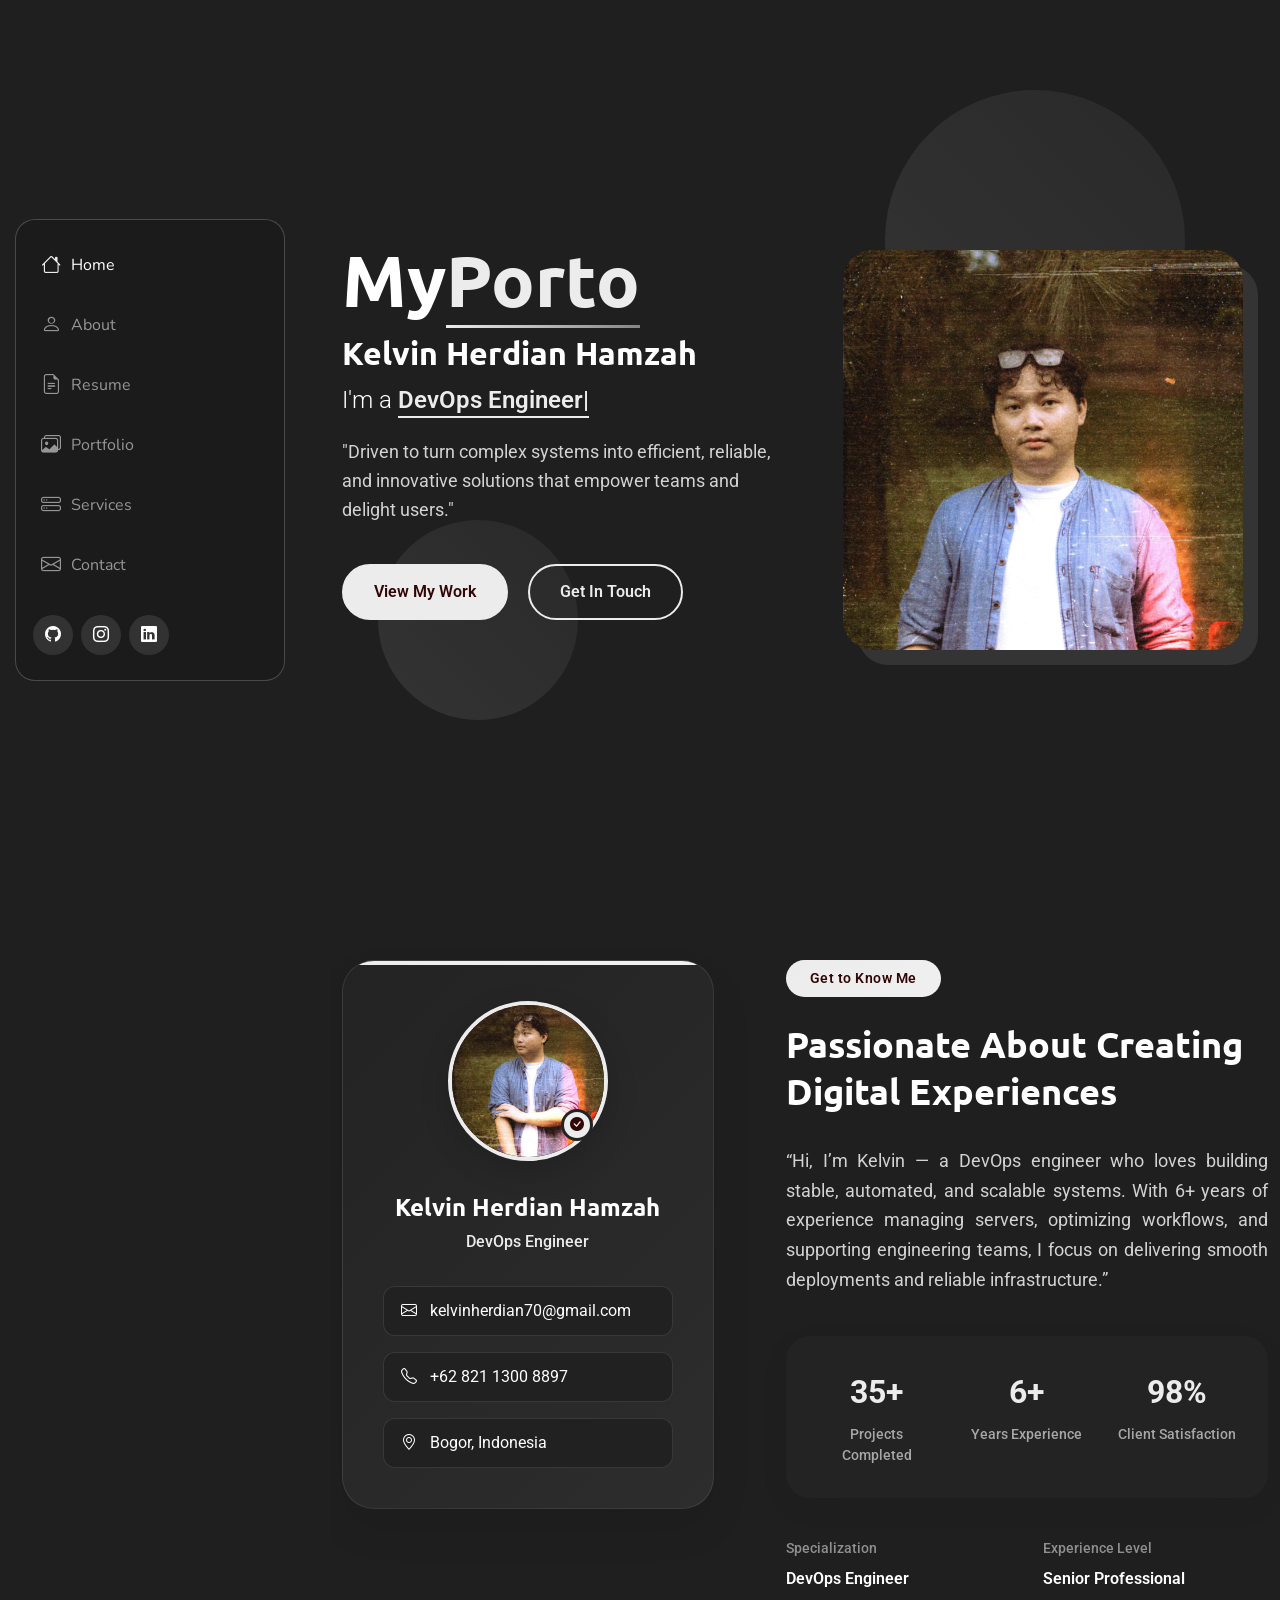
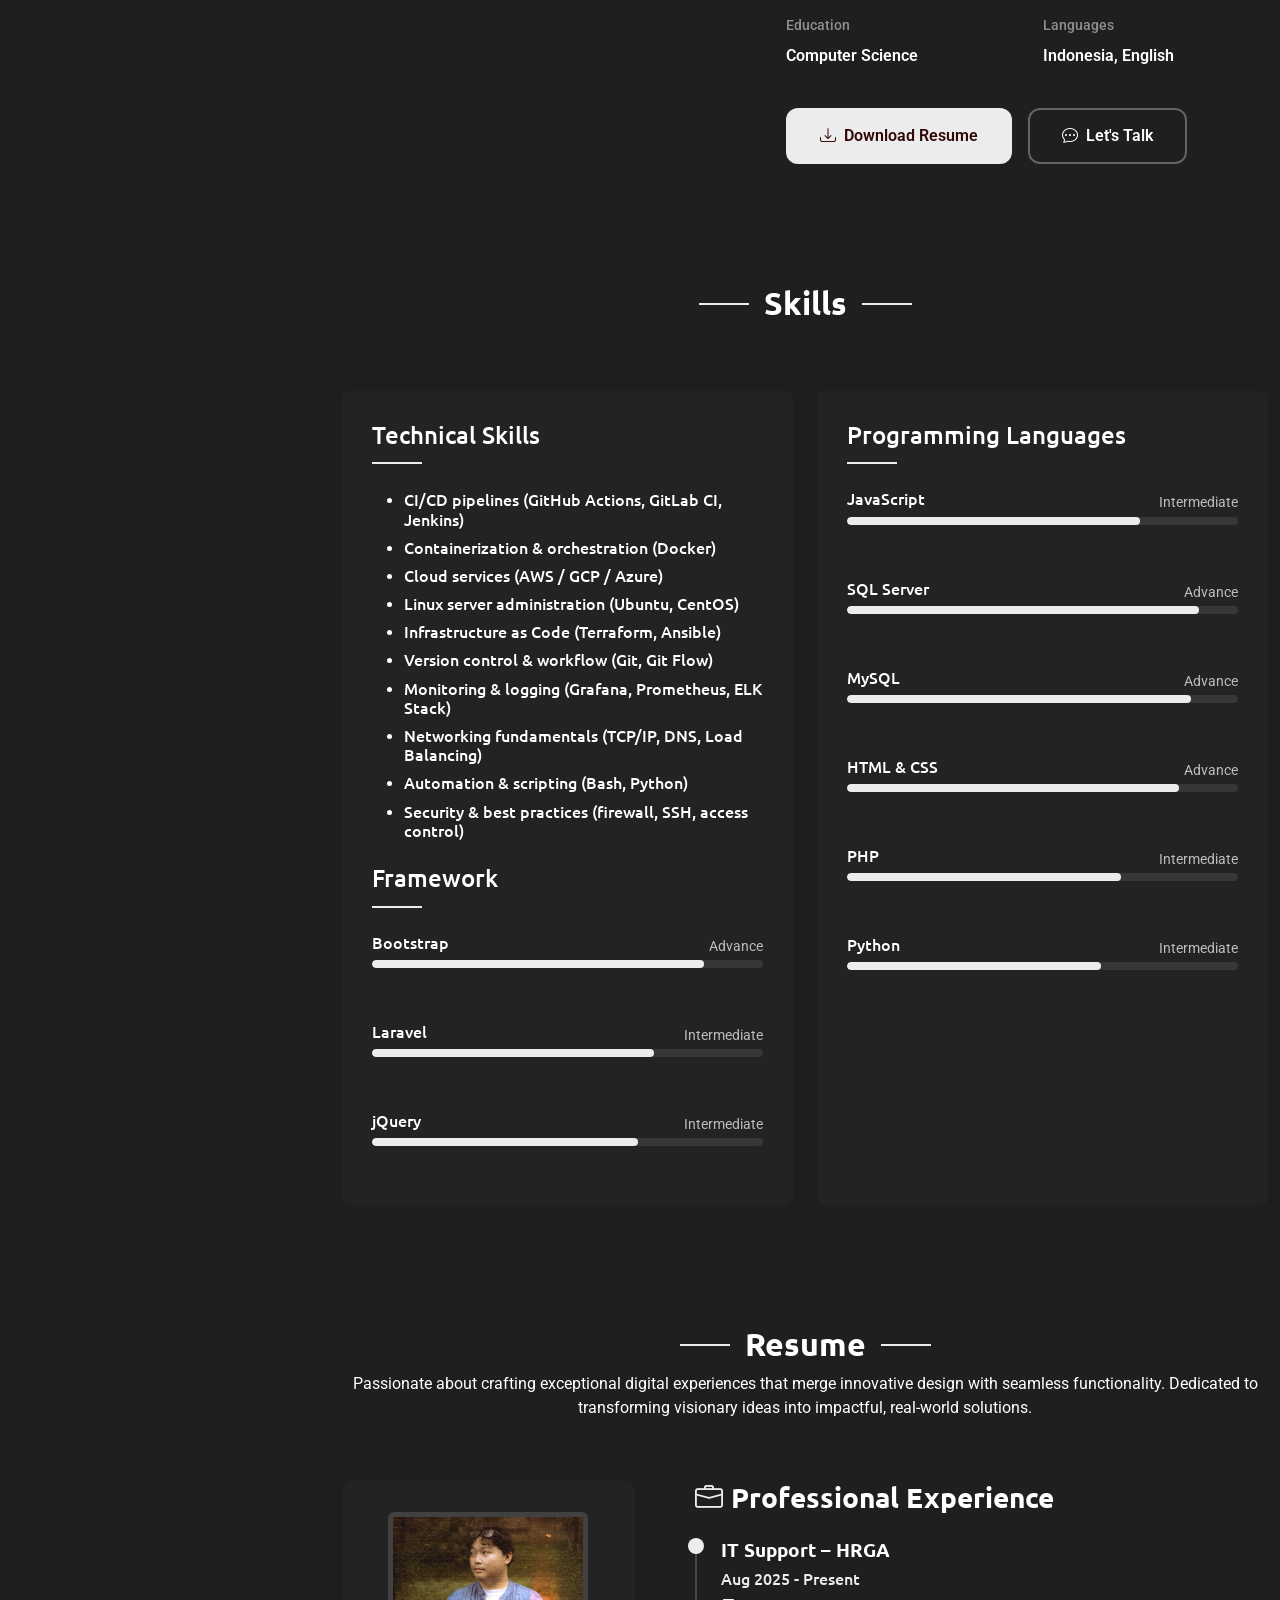
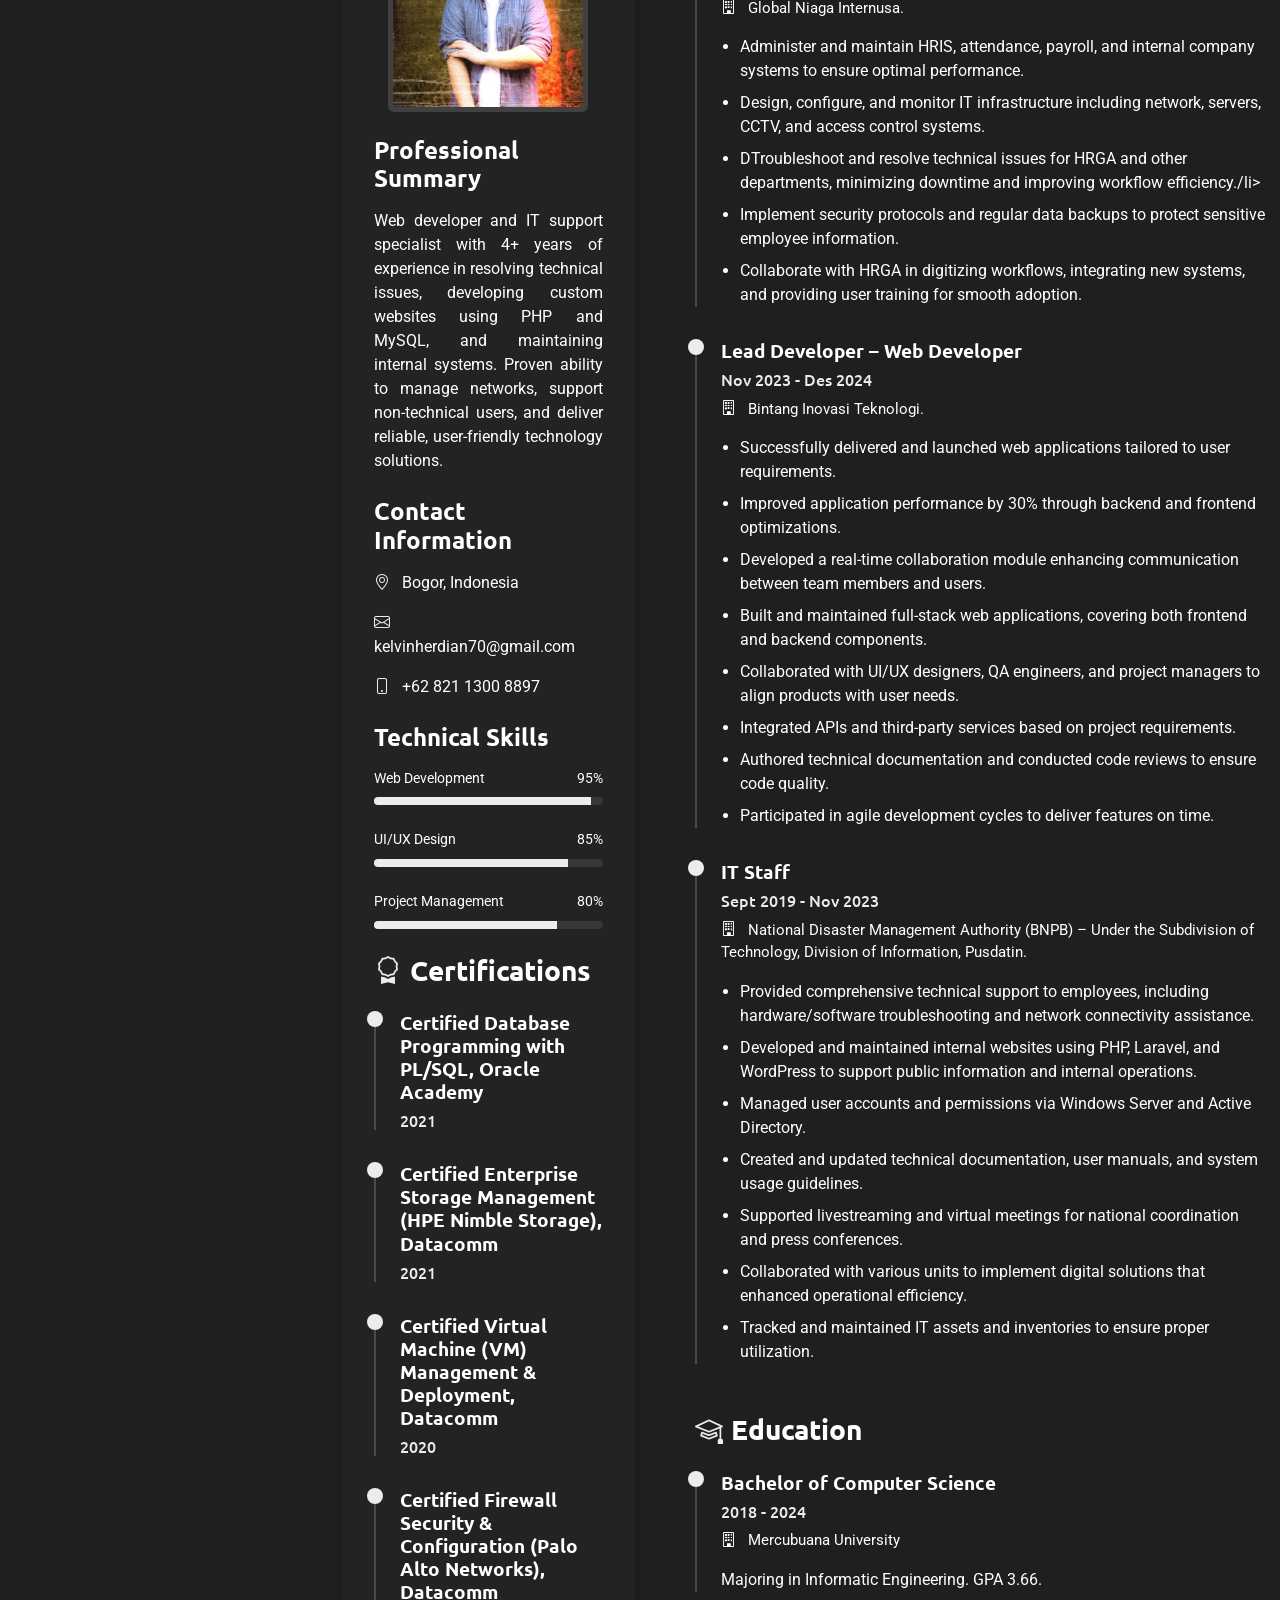
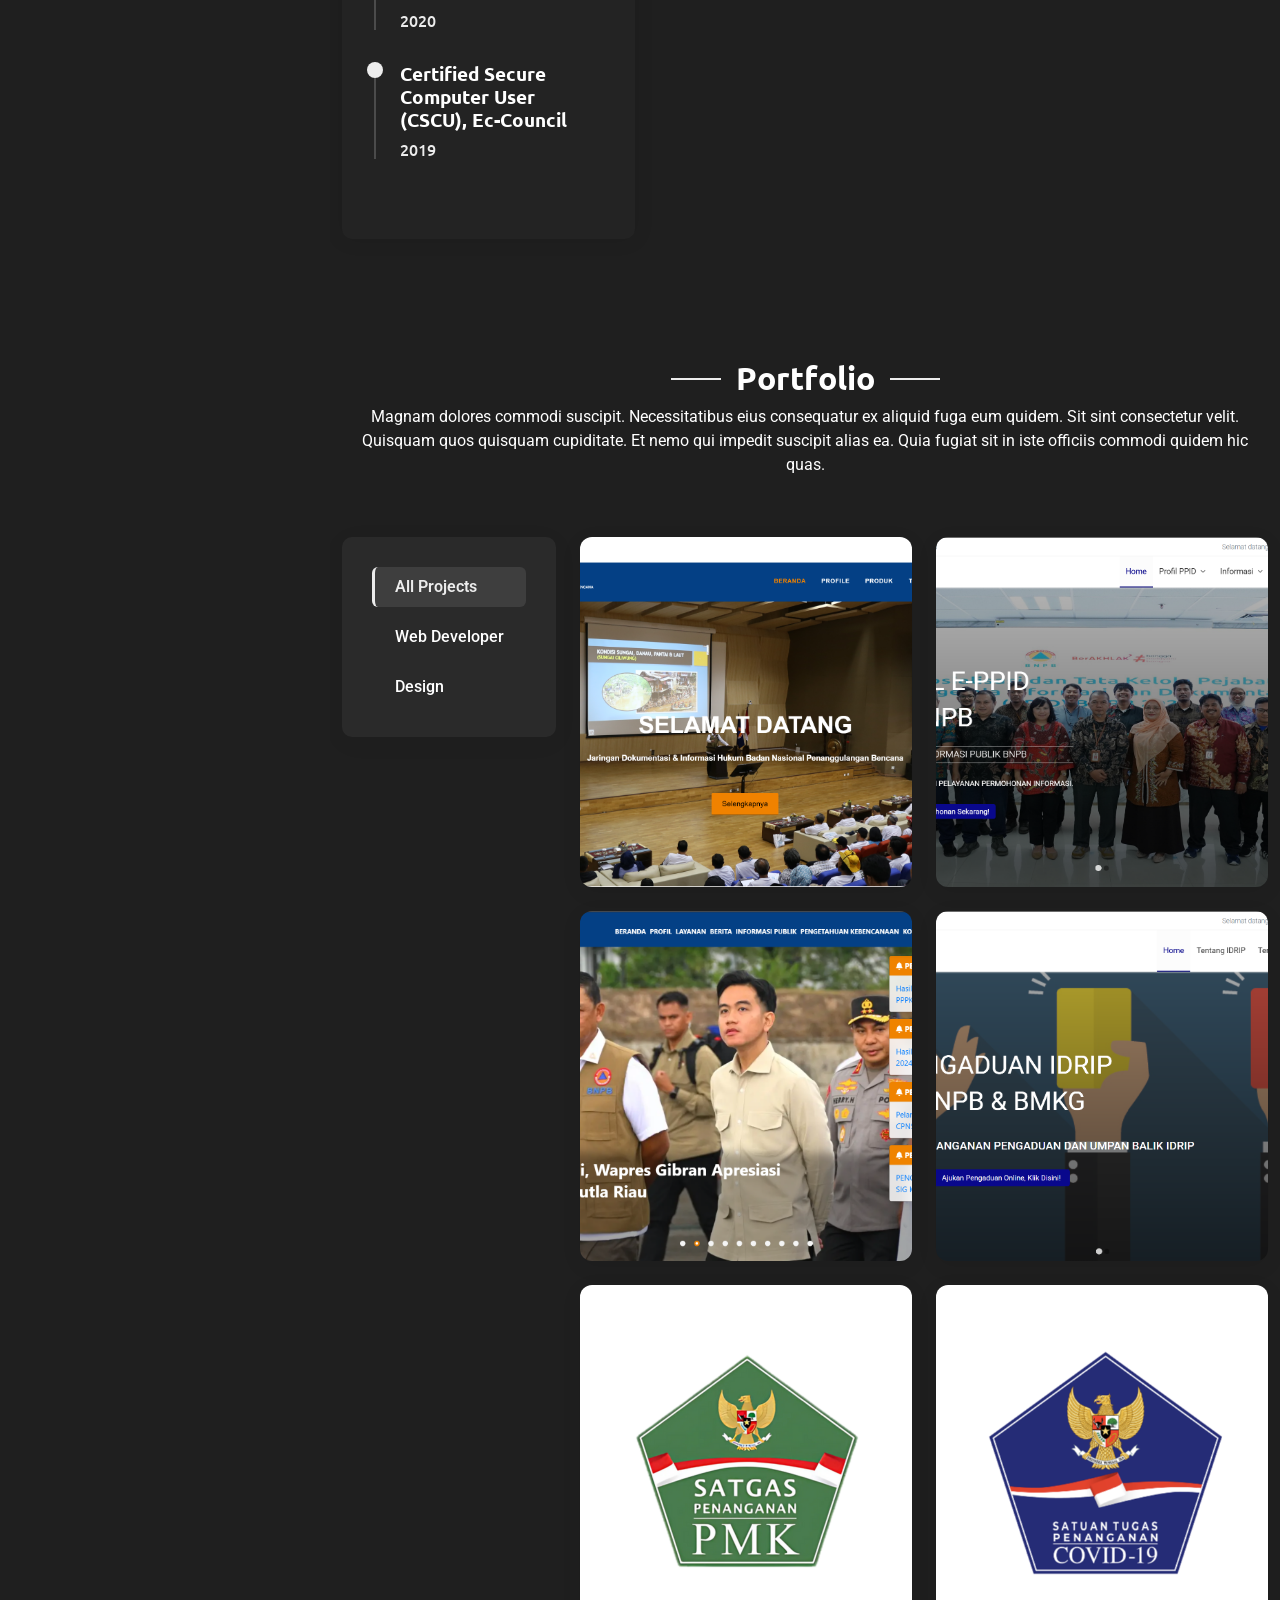
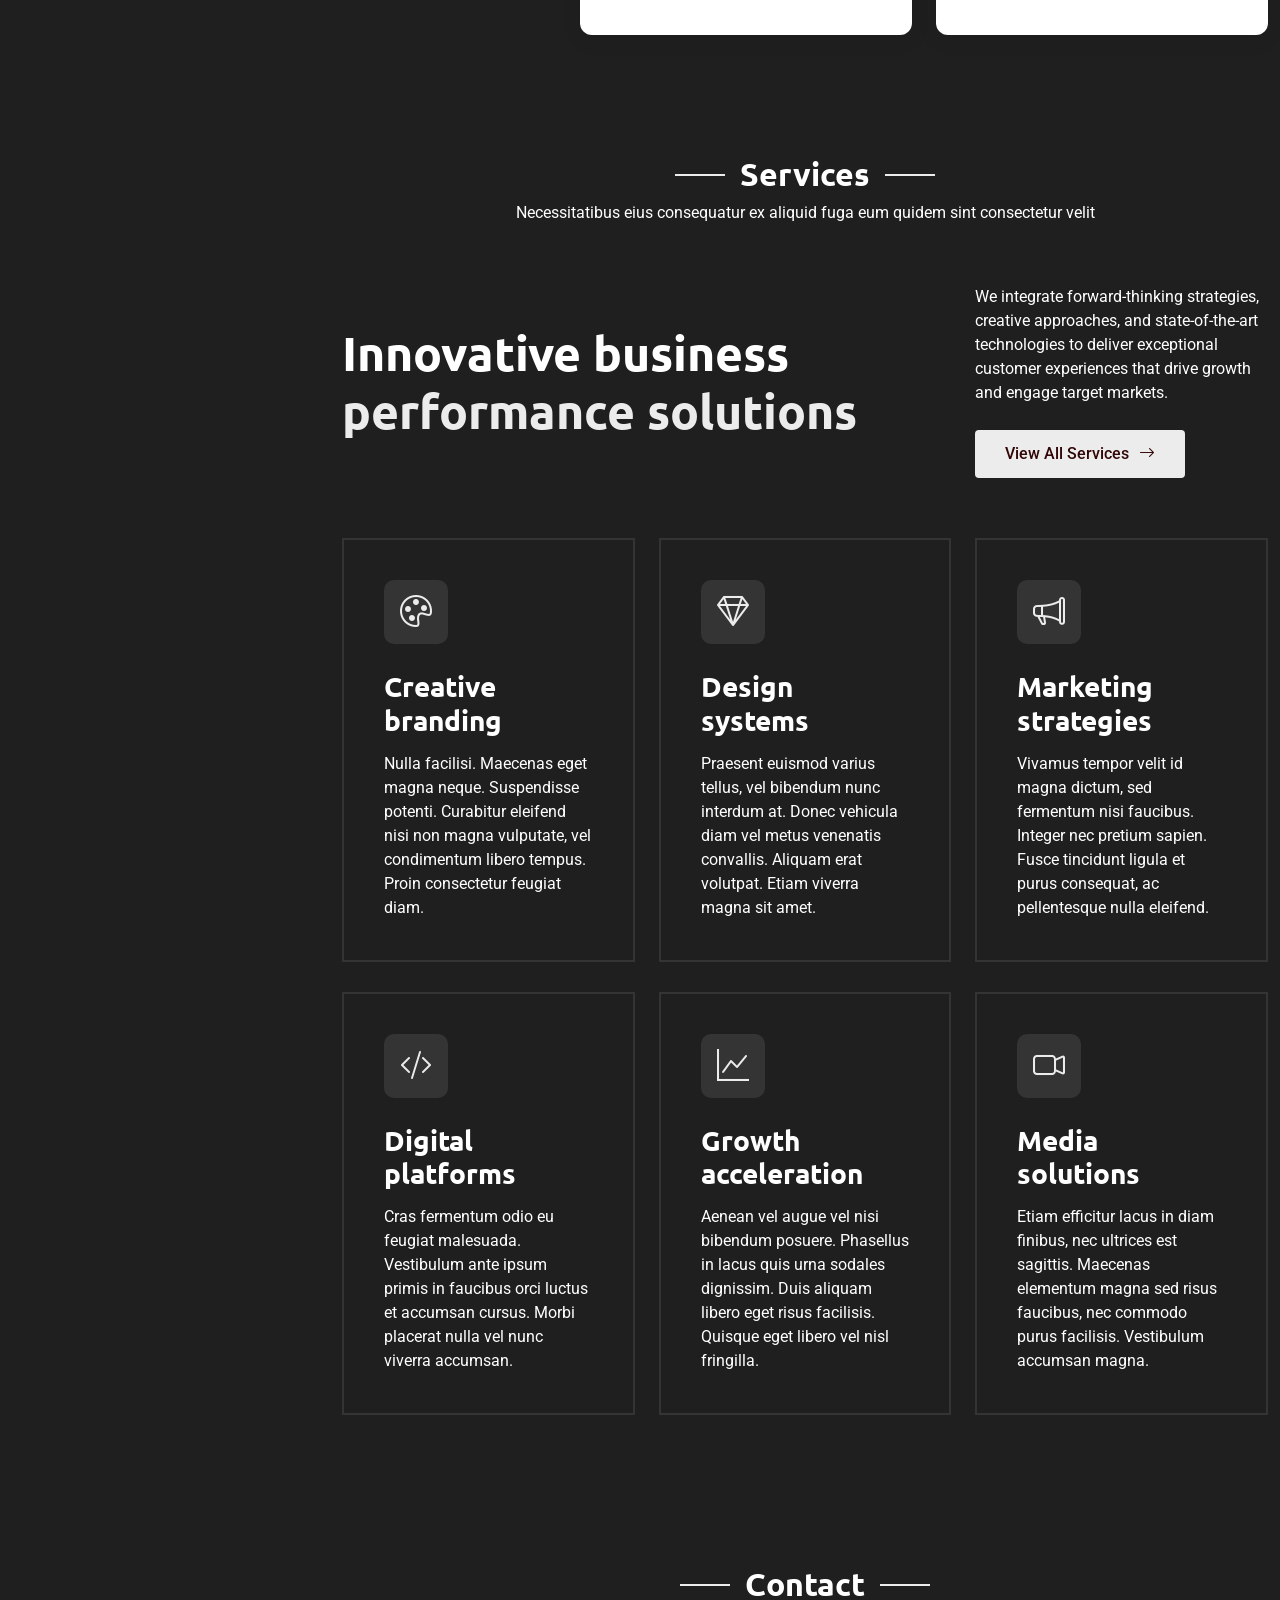
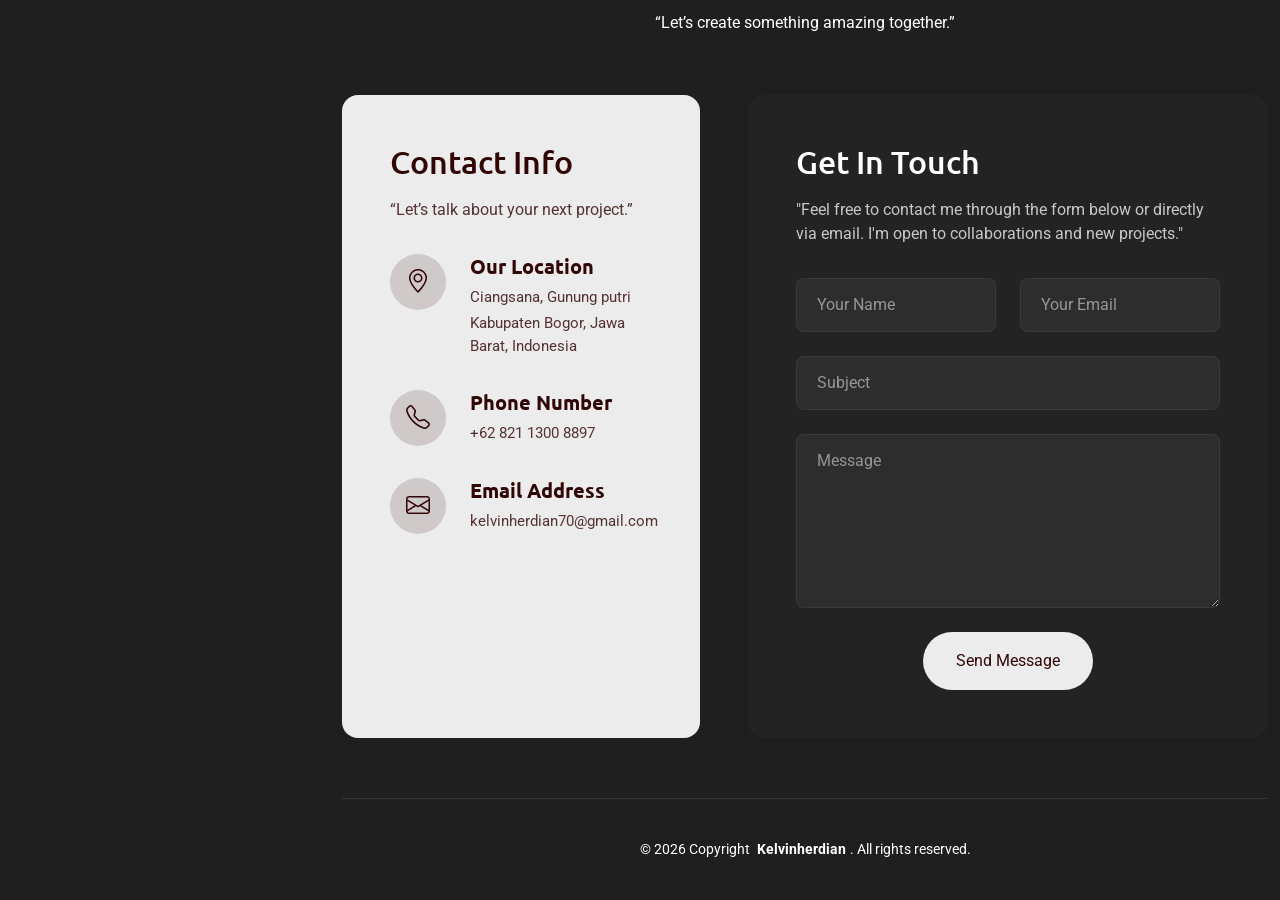
==== commit e34ec6a7: "upabout" ====
--- a/index.html
+++ b/index.html
@@ -45,7 +45,7 @@
       </nav>
 
       <div class="social-links text-center">
-        <a href="#" target="_blank" class="github"><i class="bi bi-github"></i></a>
+        <a href="https://github.com/kelvinherdian/" target="_blank" class="github"><i class="bi bi-github"></i></a>
         <a href="https://www.instagram.com/kelvinherdian/" target="_blank" class="instagram"><i class="bi bi-instagram"></i></a>
         <a href="https://id.linkedin.com/in/kelvin-herdian-hamzah-14b409236" class="linkedin" target="_blank" ><i class="bi bi-linkedin"></i></a>
       </div>
@@ -75,9 +75,7 @@
                 <h2>Kelvin Herdian Hamzah</h2>
                 <p class="lead">I'm a <span class="typed" data-typed-items="DevOps Engineer"></span></p>
                 <p class="description">
-                  "Passionate about connecting code, infrastructure, and workflows to create digital experiences that are both functional and innovative, 
-                  ensuring every system runs smoothly and reliably. 
-                  Let's transform complex IT challenges into solutions that empower teams and delight users."
+                  "Driven to turn complex systems into efficient, reliable, and innovative solutions that empower teams and delight users."
                 </p>
 
                 <div class="hero-actions">
@@ -121,7 +119,7 @@
 
               <div class="profile-content">
                 <h3>Kelvin Herdian Hamzah</h3>
-                <p class="profession">Web Developer &amp; It Support</p>
+                <p class="profession">DevOps Engineer</p>
 
                 <div class="contact-links">
                   <a href="mailto:kelvinherdian70@gmail.com" class="contact-item">
@@ -150,19 +148,16 @@
 
               <div class="description">
               <p style="text-align: justify;">
-                “Hi, I’m Kelvin — a web developer and IT support specialist with over 4 years of experience. 
-                I’ve helped teams run smoothly by solving day-to-day technical issues and developing custom websites using PHP and MySQL. 
-                At BNPB, I managed internal systems, maintained networks, and supported non-tech users — making tech simple and reliable for everyone.”
-              </p>  
+                “Hi, I’m Kelvin — a DevOps engineer who loves building stable, automated, and scalable systems. With 6+ years of experience managing servers, optimizing workflows, and supporting engineering teams, I focus on delivering smooth deployments and reliable infrastructure.”</p>  
               </div>
 
               <div class="stats-grid">
                 <div class="stat-item">
-                  <div class="stat-number">30+</div>
+                  <div class="stat-number">35+</div>
                   <div class="stat-label">Projects Completed</div>
                 </div>
                 <div class="stat-item">
-                  <div class="stat-number">4+</div>
+                  <div class="stat-number">6+</div>
                   <div class="stat-label">Years Experience</div>
                 </div>
                 <div class="stat-item">
@@ -175,7 +170,7 @@
                 <div class="detail-row">
                   <div class="detail-item">
                     <span class="detail-label">Specialization</span>
-                    <span class="detail-value">Web Developer &amp; It Support</span>
+                    <span class="detail-value">DevOps Engineer</span>
                   </div>
                   <div class="detail-item">
                     <span class="detail-label">Experience Level</span>
@@ -212,53 +207,6 @@
 
     </section><!-- /About Section -->
 
-    <!-- Stats Section
-    <section id="stats" class="stats section light-background">
-
-      <div class="container" data-aos="fade-up" data-aos-delay="100">
-
-        <div class="row justify-content-center">
-          <div class="col-lg-10">
-            <div class="stats-wrapper">
-              <div class="stats-item" data-aos="zoom-in" data-aos-delay="150">
-                <div class="icon-wrapper">
-                  <i class="bi bi-emoji-smile"></i>
-                </div>
-                <span data-purecounter-start="0" data-purecounter-end="232" data-purecounter-duration="1" class="purecounter"></span>
-                <p>Happy Clients</p>
-              </div>
-
-              <div class="stats-item" data-aos="zoom-in" data-aos-delay="200">
-                <div class="icon-wrapper">
-                  <i class="bi bi-journal-richtext"></i>
-                </div>
-                <span data-purecounter-start="0" data-purecounter-end="521" data-purecounter-duration="1" class="purecounter"></span>
-                <p>Projects</p>
-              </div>
-
-              <div class="stats-item" data-aos="zoom-in" data-aos-delay="250">
-                <div class="icon-wrapper">
-                  <i class="bi bi-headset"></i>
-                </div>
-                <span data-purecounter-start="0" data-purecounter-end="1463" data-purecounter-duration="1" class="purecounter"></span>
-                <p>Hours Of Support</p>
-              </div>
-
-              <div class="stats-item" data-aos="zoom-in" data-aos-delay="300">
-                <div class="icon-wrapper">
-                  <i class="bi bi-people"></i>
-                </div>
-                <span data-purecounter-start="0" data-purecounter-end="15" data-purecounter-duration="1" class="purecounter"></span>
-                <p>Hard Workers</p>
-              </div>
-            </div>
-          </div>
-        </div>
-
-      </div>
-
-    </section> Stats Section -->
-
     <!-- Skills Section -->
     <section id="skills" class="skills section">
 
@@ -277,41 +225,37 @@
                 <div class="skill-item">
                   <ul>
                   <div class="d-flex justify-content-between align-items-center">
-                    <li><h4>Hardware and software troubleshooting</h4></li>
-                  </div>
-                  <div class="d-flex justify-content-between align-items-center">
-                    <li><h4>IT documentation and reporting</h4></li>
-                  </div>
-                  <div class="d-flex justify-content-between align-items-center">
-                    <li><h4>Windows Server & Active Directory administration</h4></li>
-                  </div>
-                  <div class="d-flex justify-content-between align-items-center">
-                    <li><h4>Network configuration (LAN/WAN, TCP/IP, DNS, DHCP)</h4></li>
-                  </div>
-                  <div class="d-flex justify-content-between align-items-center">
-                    <li><h4>Ticketing systems (e.g., Freshdesk, Zendesk)</h4></li>
-                  </div>
-                  <div class="d-flex justify-content-between align-items-center">
-                    <li><h4>Microsoft 365 & Outlook setup and support</h4></li>
-                  </div>
-                  <div class="d-flex justify-content-between align-items-center">
-                    <li><h4>Remote desktop tools (AnyDesk, TeamViewer)</h4></li>
-                  </div>
-                  <div class="d-flex justify-content-between align-items-center">
-                    <li><h4>IT asset and user account management</h4></li>
+                    <li><h4>CI/CD pipelines (GitHub Actions, GitLab CI, Jenkins)</h4></li>
+                  </div>
+                  <div class="d-flex justify-content-between align-items-center">
+                    <li><h4>Containerization & orchestration (Docker)</h4></li>
+                  </div>
+                  <div class="d-flex justify-content-between align-items-center">
+                    <li><h4>Cloud services (AWS / GCP / Azure)</h4></li>
+                  </div>
+                  <div class="d-flex justify-content-between align-items-center">
+                    <li><h4>Linux server administration (Ubuntu, CentOS)</h4></li>
+                  </div>
+                  <div class="d-flex justify-content-between align-items-center">
+                    <li><h4>Infrastructure as Code (Terraform, Ansible)</h4></li>
+                  </div>
+                  <div class="d-flex justify-content-between align-items-center">
+                    <li><h4>Version control & workflow (Git, Git Flow)</h4></li>
+                  </div>
+                  <div class="d-flex justify-content-between align-items-center">
+                    <li><h4>Monitoring & logging (Grafana, Prometheus, ELK Stack)</h4></li>
+                  </div>
+                  <div class="d-flex justify-content-between align-items-center">
+                    <li><h4>Networking fundamentals (TCP/IP, DNS, Load Balancing)</h4></li>
+                  </div>
+                  <div class="d-flex justify-content-between align-items-center">
+                    <li><h4>Automation & scripting (Bash, Python)</h4></li>
+                  </div>
+                  <div class="d-flex justify-content-between align-items-center">
+                    <li><h4>Security & best practices (firewall, SSH, access control)</h4></li>
                   </div>
                   </ul>
                 </div>
-                
-                <!--<div class="skill-item">
-                  <div class="d-flex justify-content-between align-items-center">
-                    <h4>React</h4>
-                    <span class="skill-percentage">80%</span>
-                  </div>
-                  <div class="progress">
-                    <div class="progress-bar" role="progressbar" aria-valuenow="80" aria-valuemin="0" aria-valuemax="100"></div>
-                  </div>
-                  </div>-->
               </div>
               <h3>Framework</h3>
               <div class="skills-animation">
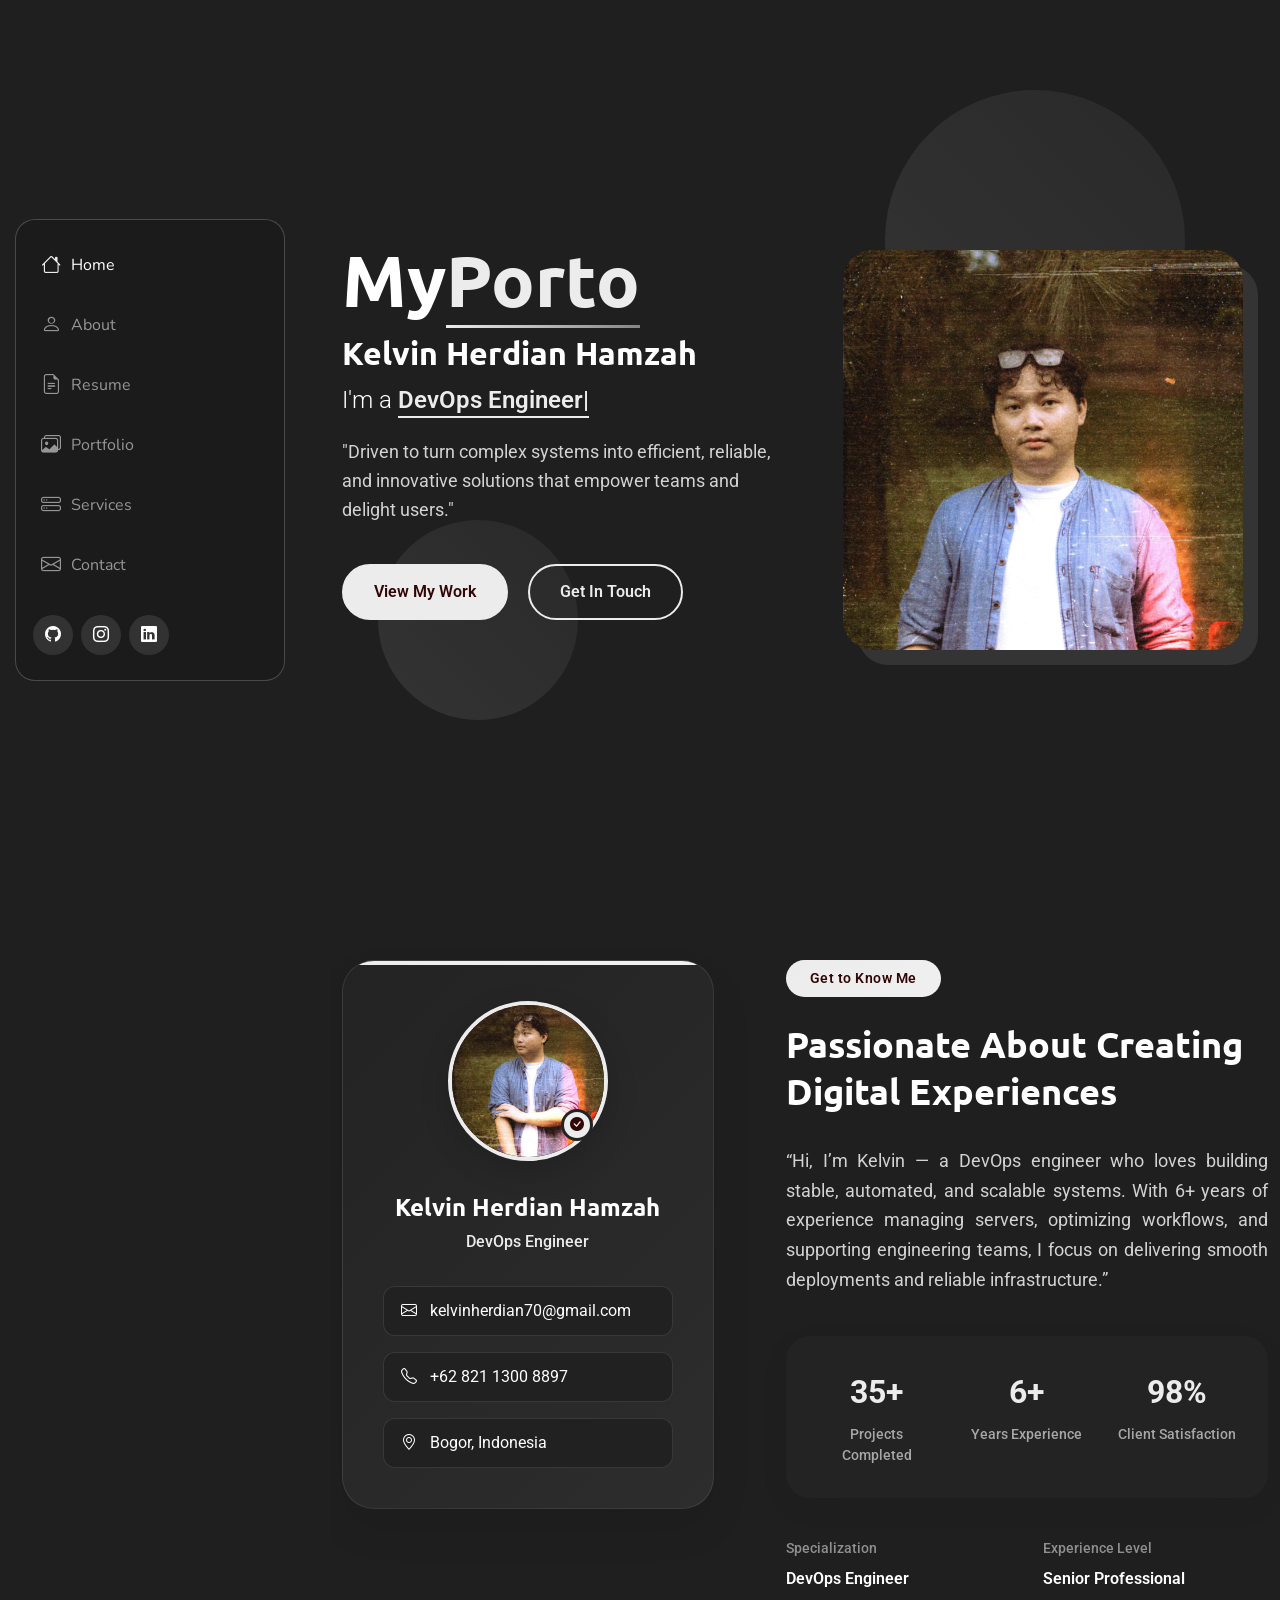
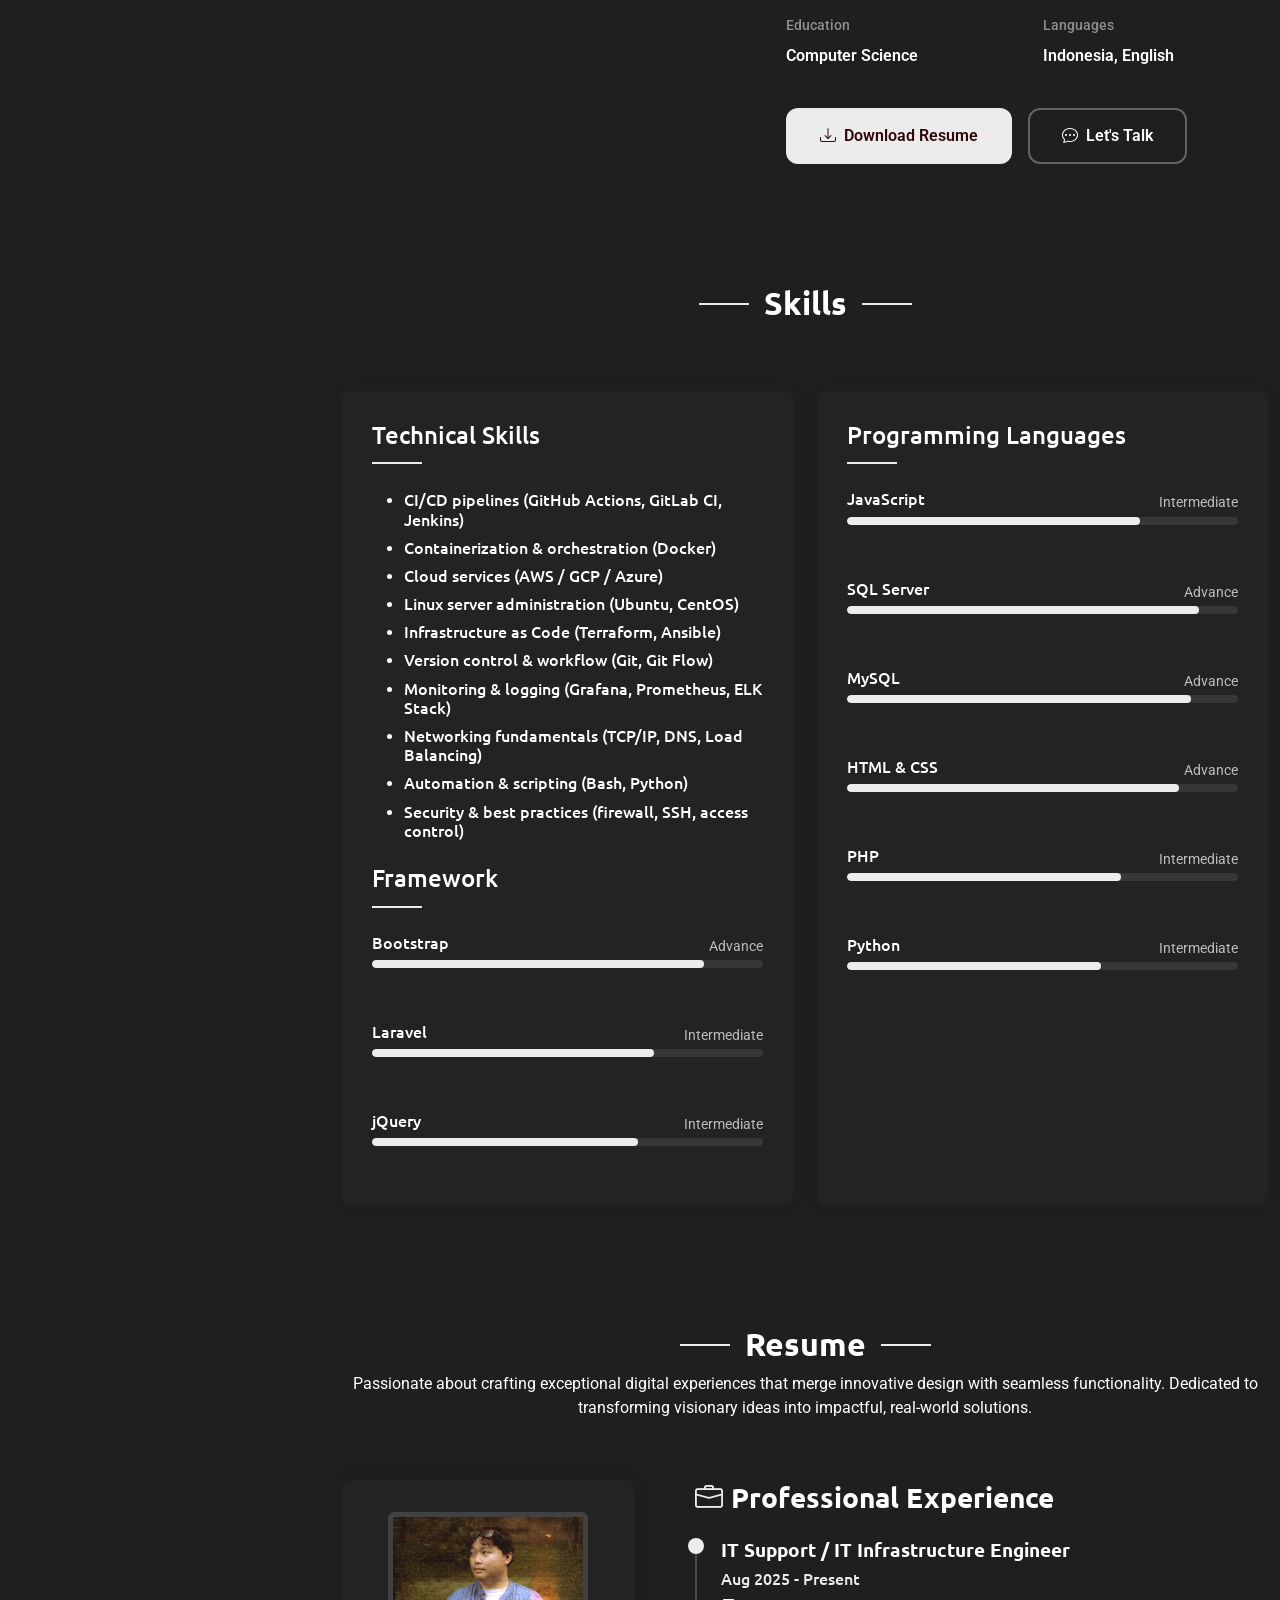
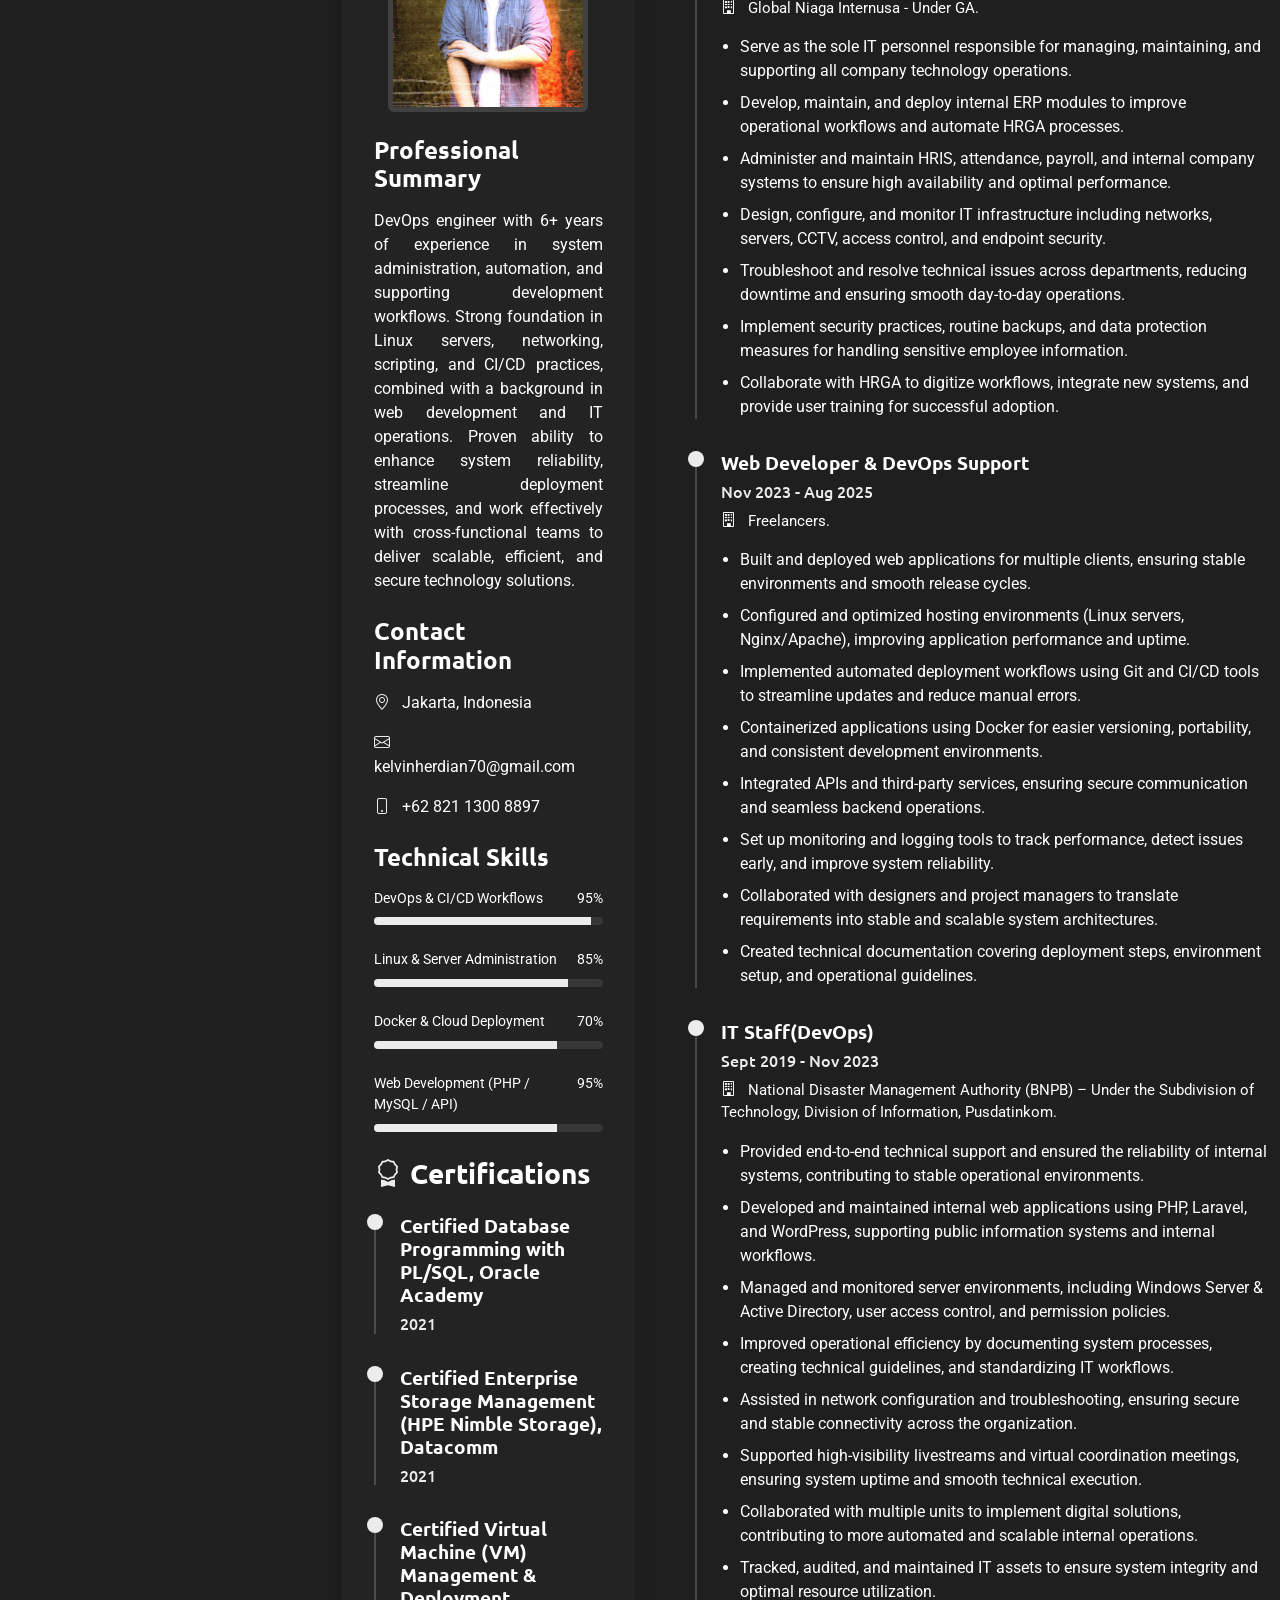
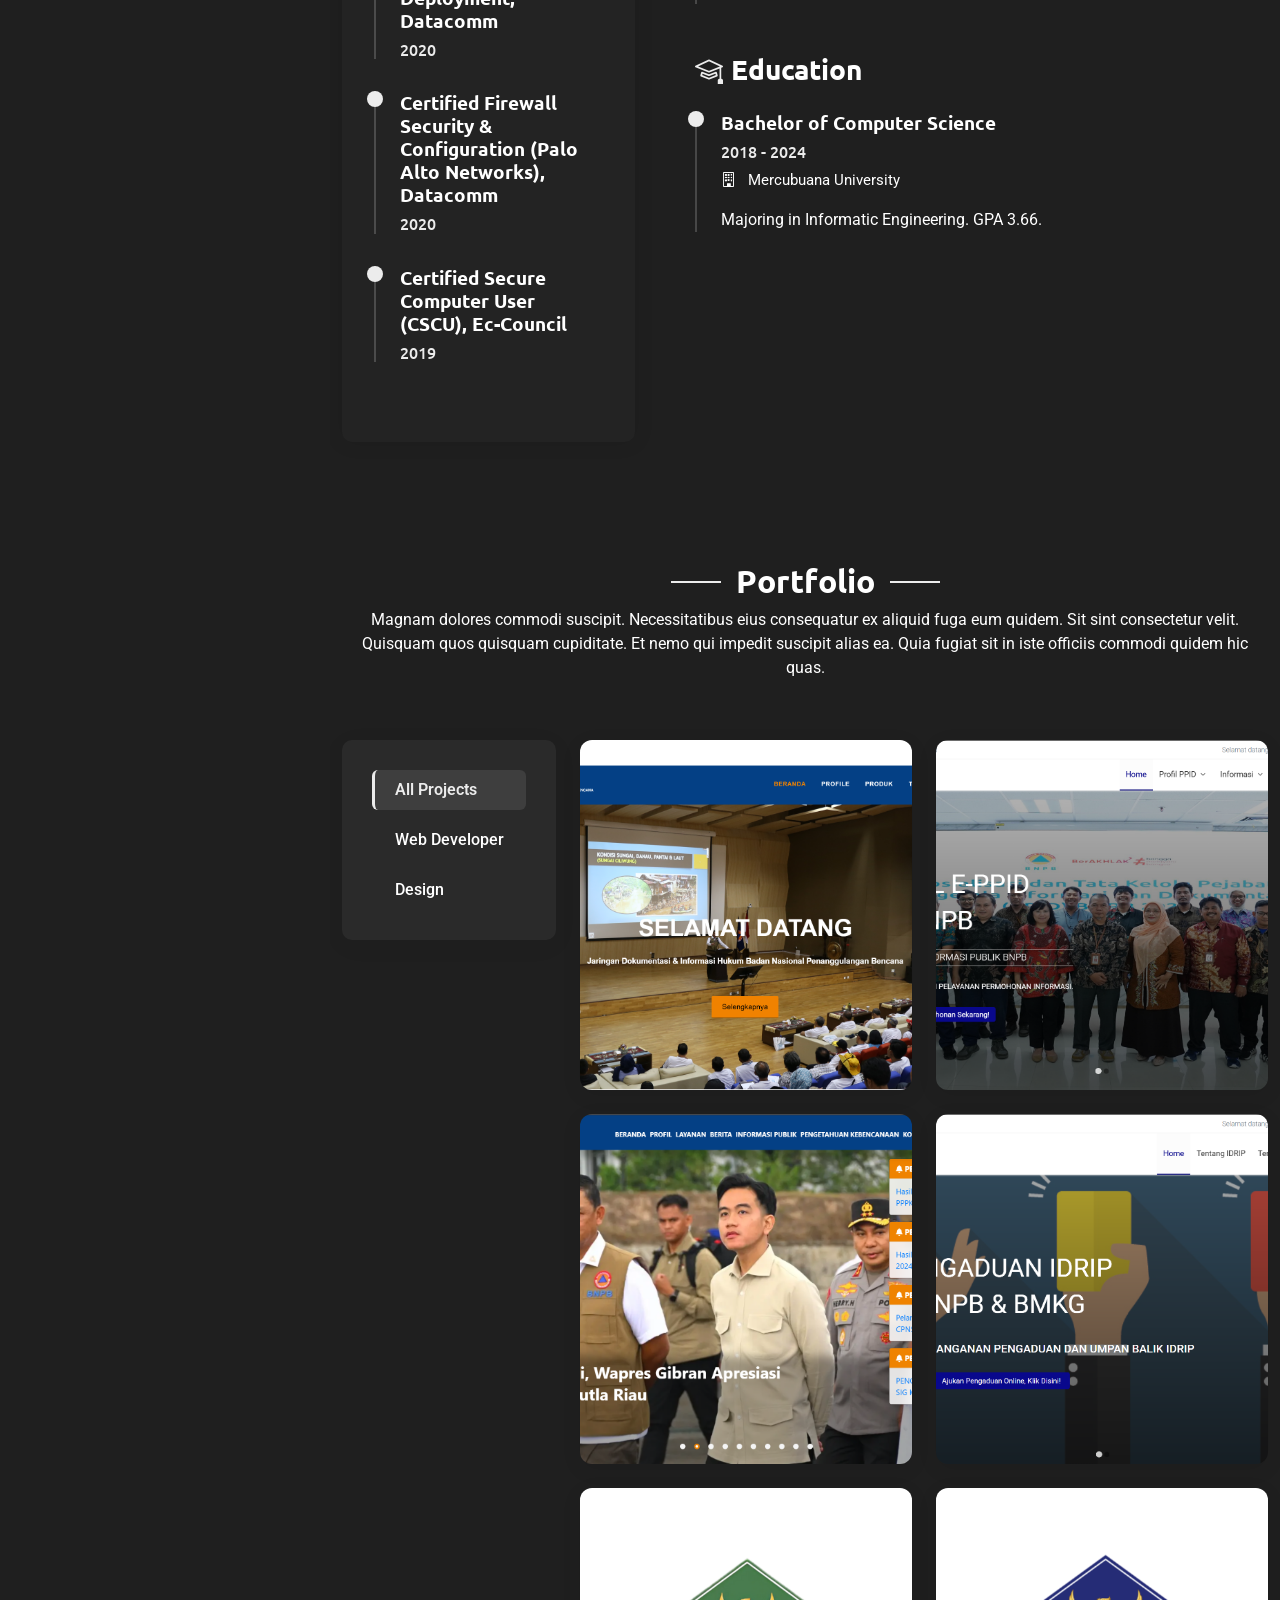
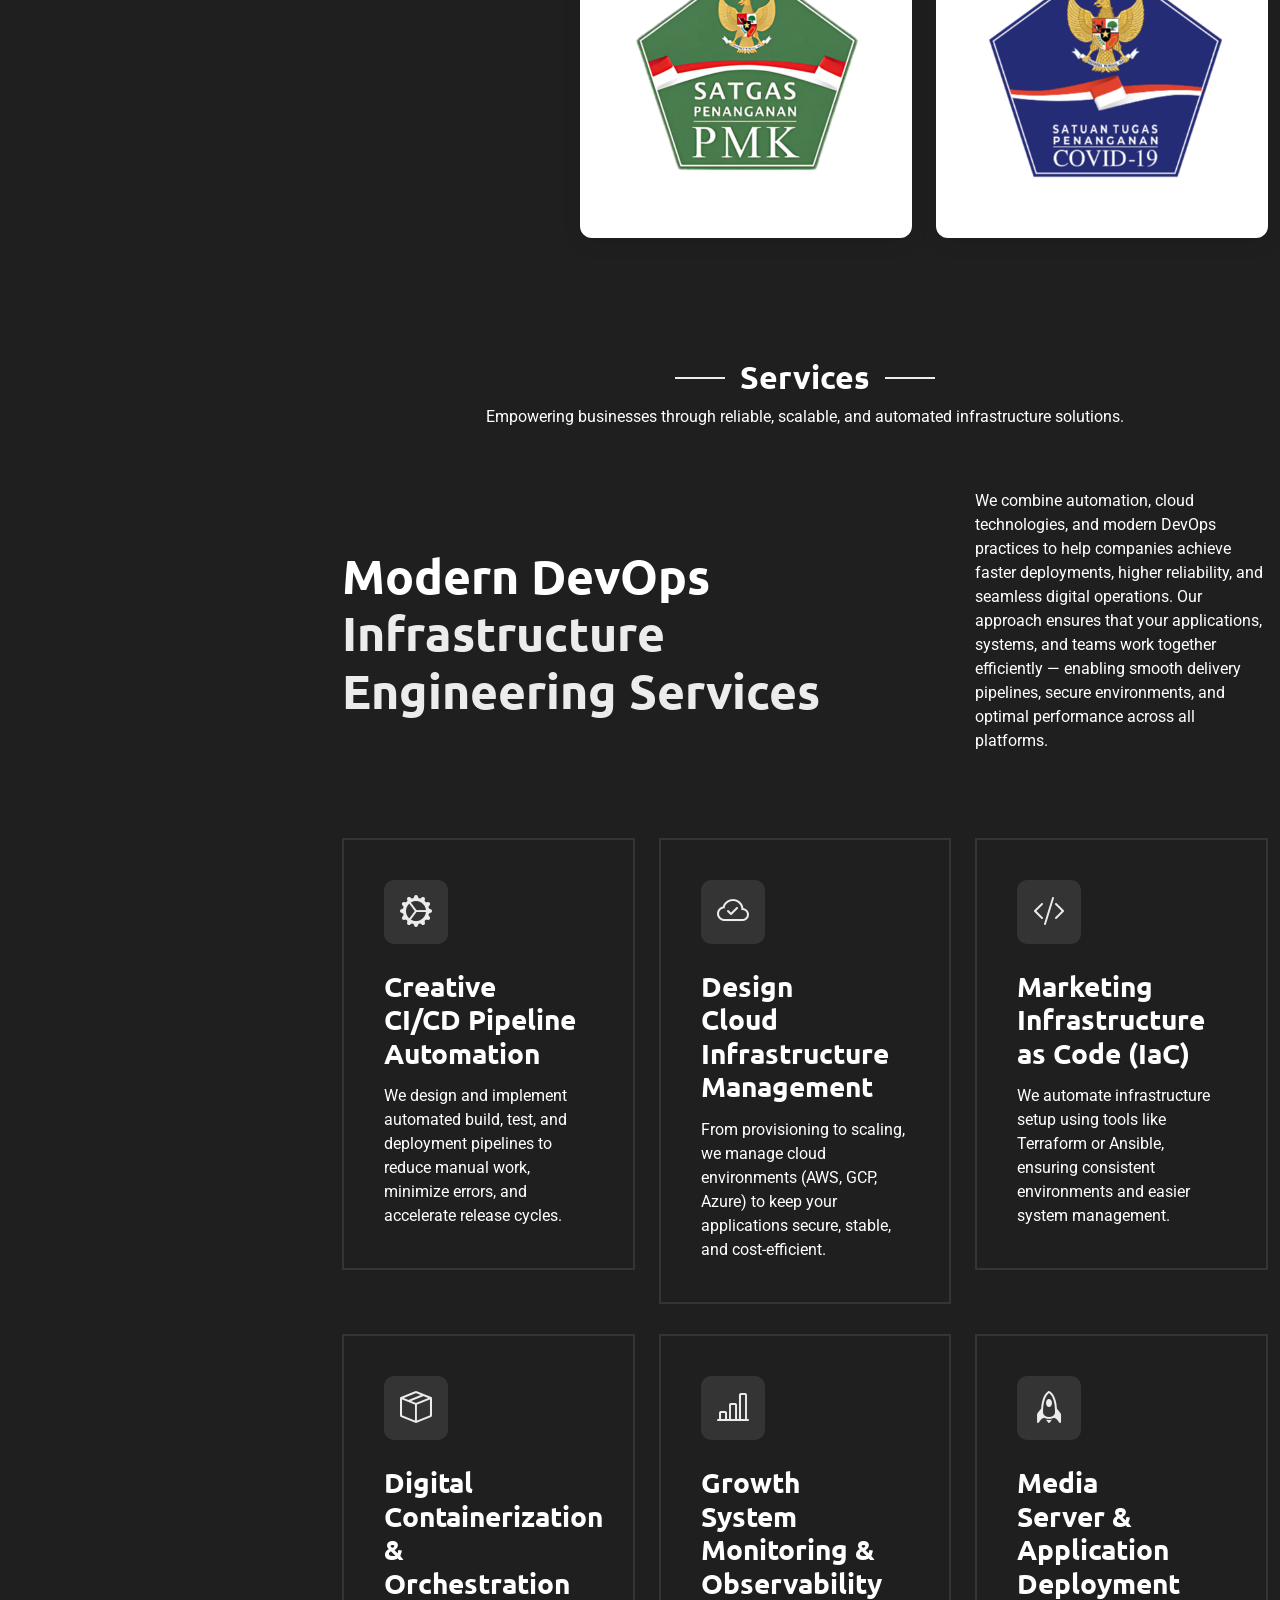
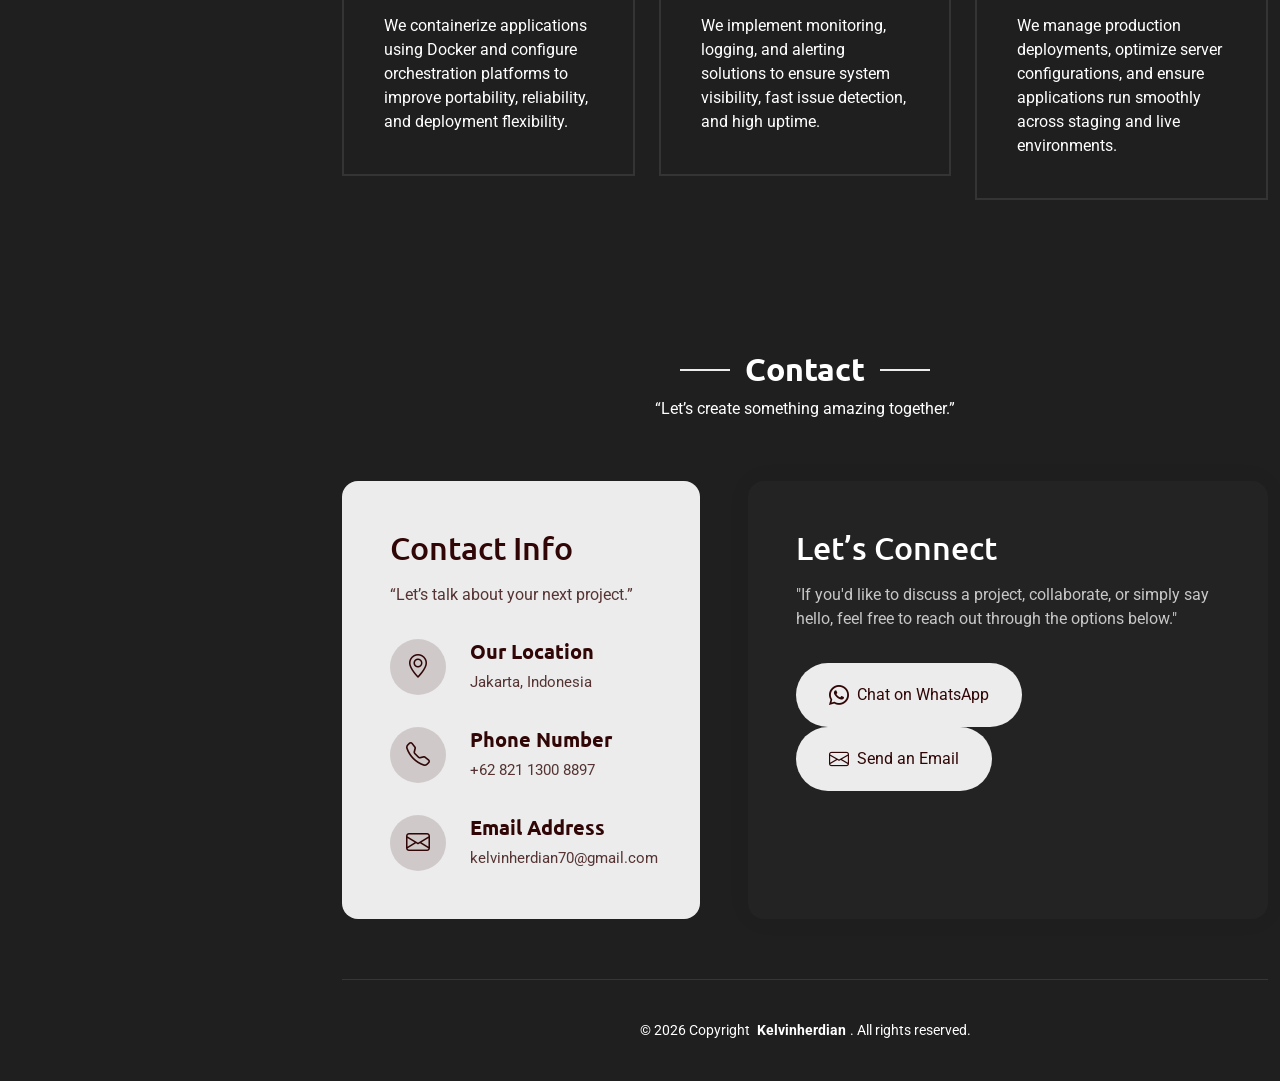
==== commit 700b9480: "upfinal" ====
--- a/index.html
+++ b/index.html
@@ -9,7 +9,7 @@
   <meta name="keywords" content="">
 
   <!-- Favicons -->
-  <link href="assets/img/favicon.png" rel="icon">
+  <link href="assets/img/Favicon.png" rel="icon">
 
   <!-- Fonts -->
   <link href="https://fonts.googleapis.com" rel="preconnect">
@@ -396,11 +396,17 @@
               </div>
 
               <h3>Professional Summary</h3>
-              <p style="text-align: justify;">Web developer and IT support specialist with 4+ years of experience in resolving technical issues, developing custom websites using PHP and MySQL, and maintaining internal systems. Proven ability to manage networks, support non-technical users, and deliver reliable, user-friendly technology solutions.</p>
+              <p style="text-align: justify;">
+                DevOps engineer with 6+ years of experience in system administration, automation, 
+                and supporting development workflows. Strong foundation in Linux servers, networking, scripting, and CI/CD practices, 
+                combined with a background in web development and IT operations. Proven ability to enhance system reliability, 
+                streamline deployment processes, and work effectively with cross-functional teams to deliver scalable, efficient, 
+                and secure technology solutions.
+              </p>
 
               <h3 class="mt-4">Contact Information</h3>
               <ul class="contact-info list-unstyled">
-                <li><i class="bi bi-geo-alt">  </i>Bogor, Indonesia</li>
+                <li><i class="bi bi-geo-alt">  </i>Jakarta, Indonesia</li>
                 <li><i class="bi bi-envelope"> </i>kelvinherdian70@gmail.com</li>
                 <li><i class="bi bi-phone">    </i>+62 821 1300 8897</li>
               </ul>
@@ -409,7 +415,7 @@
                 <h3>Technical Skills</h3>
                 <div class="skill-item">
                   <div class="d-flex justify-content-between">
-                    <span>Web Development</span>
+                    <span>DevOps & CI/CD Workflows</span>
                     <span>95%</span>
                   </div>
                   <div class="progress">
@@ -419,7 +425,7 @@
 
                 <div class="skill-item">
                   <div class="d-flex justify-content-between">
-                    <span>UI/UX Design</span>
+                    <span>Linux & Server Administration</span>
                     <span>85%</span>
                   </div>
                   <div class="progress">
@@ -429,8 +435,18 @@
 
                 <div class="skill-item">
                   <div class="d-flex justify-content-between">
-                    <span>Project Management</span>
-                    <span>80%</span>
+                    <span>Docker & Cloud Deployment</span>
+                    <span>70%</span>
+                  </div>
+                  <div class="progress">
+                    <div class="progress-bar" role="progressbar" aria-valuenow="80" aria-valuemin="0" aria-valuemax="100"></div>
+                  </div>
+                </div>
+
+                <div class="skill-item">
+                  <div class="d-flex justify-content-between">
+                    <span>Web Development (PHP / MySQL / API)</span>
+                    <span>95%</span>
                   </div>
                   <div class="progress">
                     <div class="progress-bar" role="progressbar" aria-valuenow="80" aria-valuemin="0" aria-valuemax="100"></div>
@@ -471,46 +487,49 @@
               <h3><i class="bi bi-briefcase me-2"></i>Professional Experience</h3>
 
               <div class="resume-item">
-                <h4>IT Support – HRGA</h4>
+                <h4>IT Support / IT Infrastructure Engineer</h4>
                 <h5>Aug 2025 - Present</h5>
-                <p class="company"><i class="bi bi-building"></i> Global Niaga Internusa.</p>
+                <p class="company"><i class="bi bi-building"></i> Global Niaga Internusa - Under GA.</p>
                 <ul>
-                  <li>Administer and maintain HRIS, attendance, payroll, and internal company systems to ensure optimal performance.</li>
-                  <li>Design, configure, and monitor IT infrastructure including network, servers, CCTV, and access control systems.</li>
-                  <li>DTroubleshoot and resolve technical issues for HRGA and other departments, minimizing downtime and improving workflow efficiency./li>
-                  <li>Implement security protocols and regular data backups to protect sensitive employee information.</li>
-                  <li>Collaborate with HRGA in digitizing workflows, integrating new systems, and providing user training for smooth adoption.</li>
+                  <li>Serve as the sole IT personnel responsible for managing, maintaining, and supporting all company technology operations.</li>
+                  <li>Develop, maintain, and deploy internal ERP modules to improve operational workflows and automate HRGA processes.</li>
+                  <li>Administer and maintain HRIS, attendance, payroll, and internal company systems to ensure high availability and optimal performance.</li>
+                  <li>Design, configure, and monitor IT infrastructure including networks, servers, CCTV, access control, and endpoint security.</li>
+                  <li>Troubleshoot and resolve technical issues across departments, reducing downtime and ensuring smooth day-to-day operations.</li>
+                  <li>Implement security practices, routine backups, and data protection measures for handling sensitive employee information.</li>
+                  <li>Collaborate with HRGA to digitize workflows, integrate new systems, and provide user training for successful adoption.</li>             
                 </ul>
               </div>
 
               <div class="resume-item">
-                <h4>Lead Developer – Web Developer</h4>
-                <h5>Nov 2023 - Des 2024</h5>
-                <p class="company"><i class="bi bi-building"></i> Bintang Inovasi Teknologi.</p>
+                <h4>Web Developer & DevOps Support</h4>
+                <h5>Nov 2023 - Aug 2025</h5>
+                <p class="company"><i class="bi bi-building"></i> Freelancers.</p>
                 <ul>
-                  <li>Successfully delivered and launched web applications tailored to user requirements.</li>
-                  <li>Improved application performance by 30% through backend and frontend optimizations.</li>
-                  <li>Developed a real-time collaboration module enhancing communication between team members and users.</li>
-                  <li>Built and maintained full-stack web applications, covering both frontend and backend components.</li>
-                  <li>Collaborated with UI/UX designers, QA engineers, and project managers to align products with user needs.</li>
-                  <li>Integrated APIs and third-party services based on project requirements.</li>
-                  <li>Authored technical documentation and conducted code reviews to ensure code quality.</li>
-                  <li>Participated in agile development cycles to deliver features on time. </li>
+                  <li>Built and deployed web applications for multiple clients, ensuring stable environments and smooth release cycles.</li>
+                  <li>Configured and optimized hosting environments (Linux servers, Nginx/Apache), improving application performance and uptime.</li>
+                  <li>Implemented automated deployment workflows using Git and CI/CD tools to streamline updates and reduce manual errors.</li>
+                  <li>Containerized applications using Docker for easier versioning, portability, and consistent development environments.</li>
+                  <li>Integrated APIs and third-party services, ensuring secure communication and seamless backend operations.</li>
+                  <li>Set up monitoring and logging tools to track performance, detect issues early, and improve system reliability.</li>
+                  <li>Collaborated with designers and project managers to translate requirements into stable and scalable system architectures.</li>
+                  <li>Created technical documentation covering deployment steps, environment setup, and operational guidelines.</li>
                 </ul>
               </div>
 
               <div class="resume-item">
-                <h4>IT Staff</h4>
+                <h4>IT Staff(DevOps)</h4>
                 <h5>Sept 2019 - Nov 2023</h5>
-                <p class="company"><i class="bi bi-building"></i> National Disaster Management Authority (BNPB) – Under the Subdivision of Technology, Division of Information, Pusdatin.</p>
+                <p class="company"><i class="bi bi-building"></i> National Disaster Management Authority (BNPB) – Under the Subdivision of Technology, Division of Information, Pusdatinkom.</p>
                 <ul>
-                  <li>Provided comprehensive technical support to employees, including hardware/software troubleshooting and network connectivity assistance.</li>
-                  <li>Developed and maintained internal websites using PHP, Laravel, and WordPress to support public information and internal operations.</li>
-                  <li>Managed user accounts and permissions via Windows Server and Active Directory.</li>
-                  <li>Created and updated technical documentation, user manuals, and system usage guidelines.</li>
-                  <li>Supported livestreaming and virtual meetings for national coordination and press conferences.</li>
-                  <li>Collaborated with various units to implement digital solutions that enhanced operational efficiency.</li>
-                  <li>Tracked and maintained IT assets and inventories to ensure proper utilization.</li>
+                  <li>Provided end-to-end technical support and ensured the reliability of internal systems, contributing to stable operational environments.</li>
+                  <li>Developed and maintained internal web applications using PHP, Laravel, and WordPress, supporting public information systems and internal workflows.</li>
+                  <li>Managed and monitored server environments, including Windows Server & Active Directory, user access control, and permission policies.</li>
+                  <li>Improved operational efficiency by documenting system processes, creating technical guidelines, and standardizing IT workflows.</li>
+                  <li>Assisted in network configuration and troubleshooting, ensuring secure and stable connectivity across the organization.</li>
+                  <li>Supported high-visibility livestreams and virtual coordination meetings, ensuring system uptime and smooth technical execution.</li>
+                  <li>Collaborated with multiple units to implement digital solutions, contributing to more automated and scalable internal operations.</li>
+                  <li>Tracked, audited, and maintained IT assets to ensure system integrity and optimal resource utilization.</li>
                 </ul>
               </div>
             </div>
@@ -672,7 +691,7 @@
       <!-- Section Title -->
       <div class="container section-title" data-aos="fade-up">
         <h2>Services</h2>
-        <p>Necessitatibus eius consequatur ex aliquid fuga eum quidem sint consectetur velit</p>
+        <p>Empowering businesses through reliable, scalable, and automated infrastructure solutions.</p>
       </div><!-- End Section Title -->
 
       <div class="container" data-aos="fade-up" data-aos-delay="100">
@@ -682,19 +701,17 @@
             <div class="col-lg-8 col-md-12">
               <div class="service-intro">
                 <h2 class="service-heading">
-                  <div>Innovative business</div>
-                  <div><span>performance solutions</span></div>
+                  <div>Modern DevOps</div>
+                  <div><span>Infrastructure Engineering Services</span></div>
                 </h2>
               </div>
             </div>
             <div class="col-lg-4 col-md-12">
               <div class="service-summary">
                 <p>
-                  We integrate forward-thinking strategies, creative approaches, and state-of-the-art technologies to deliver exceptional customer experiences that drive growth and engage target markets.
+                  We combine automation, cloud technologies, and modern DevOps practices to help companies achieve faster deployments, higher reliability, and seamless digital operations.
+                  Our approach ensures that your applications, systems, and teams work together efficiently — enabling smooth delivery pipelines, secure environments, and optimal performance across all platforms.
                 </p>
-                <a href="services.html" class="service-btn">
-                  View All Services
-                  <i class="bi bi-arrow-right"></i>
                 </a>
               </div>
             </div>
@@ -705,108 +722,106 @@
           <div class="col-lg-4 col-md-6" data-aos="fade-up" data-aos-delay="100">
             <div class="service-card position-relative z-1">
               <div class="service-icon">
-                <i class="bi bi-palette"></i>
+                <i class="bi bi-gear-wide-connected"></i>
               </div>
               <a href="service-details.html" class="card-action d-flex align-items-center justify-content-center rounded-circle">
                 <i class="bi bi-arrow-up-right"></i>
               </a>
               <h3>
                 <a href="service-details.html">
-                  Creative <span>branding</span>
+                  Creative <span>CI/CD Pipeline Automation</span>
                 </a>
               </h3>
               <p>
-                Nulla facilisi. Maecenas eget magna neque. Suspendisse potenti. Curabitur eleifend nisi non magna vulputate, vel condimentum libero tempus. Proin consectetur feugiat diam.
+                We design and implement automated build, test, and deployment pipelines to reduce manual work, minimize errors, and accelerate release cycles.
               </p>
             </div>
           </div>
           <div class="col-lg-4 col-md-6" data-aos="fade-up" data-aos-delay="200">
             <div class="service-card position-relative z-1">
               <div class="service-icon">
-                <i class="bi bi-gem"></i>
+                <i class="bi bi-cloud-check"></i>
               </div>
               <a href="service-details.html" class="card-action d-flex align-items-center justify-content-center rounded-circle">
                 <i class="bi bi-arrow-up-right"></i>
               </a>
               <h3>
                 <a href="service-details.html">
-                  Design <span>systems</span>
+                  Design <span>Cloud Infrastructure Management</span>
                 </a>
               </h3>
               <p>
-                Praesent euismod varius tellus, vel bibendum nunc interdum at. Donec vehicula diam vel metus venenatis convallis. Aliquam erat volutpat. Etiam viverra magna sit amet.
-              </p>
+                From provisioning to scaling, we manage cloud environments (AWS, GCP, Azure) to keep your applications secure, stable, and cost-efficient.
             </div>
           </div>
           <div class="col-lg-4 col-md-6" data-aos="fade-up" data-aos-delay="300">
             <div class="service-card position-relative z-1">
               <div class="service-icon">
-                <i class="bi bi-megaphone"></i>
+                <i class="bi bi-code-slash"></i>
               </div>
               <a href="service-details.html" class="card-action d-flex align-items-center justify-content-center rounded-circle">
                 <i class="bi bi-arrow-up-right"></i>
               </a>
               <h3>
                 <a href="service-details.html">
-                  Marketing <span>strategies</span>
+                  Marketing <span>Infrastructure as Code (IaC)</span>
                 </a>
               </h3>
               <p>
-                Vivamus tempor velit id magna dictum, sed fermentum nisi faucibus. Integer nec pretium sapien. Fusce tincidunt ligula et purus consequat, ac pellentesque nulla eleifend.
+                We automate infrastructure setup using tools like Terraform or Ansible, ensuring consistent environments and easier system management.
               </p>
             </div>
           </div>
           <div class="col-lg-4 col-md-6" data-aos="fade-up" data-aos-delay="100">
             <div class="service-card position-relative z-1">
               <div class="service-icon">
-                <i class="bi bi-code-slash"></i>
+                <i class="bi bi-box-seam"></i>
               </div>
               <a href="service-details.html" class="card-action d-flex align-items-center justify-content-center rounded-circle">
                 <i class="bi bi-arrow-up-right"></i>
               </a>
               <h3>
                 <a href="service-details.html">
-                  Digital <span>platforms</span>
+                  Digital <span>Containerization & Orchestration</span>
                 </a>
               </h3>
               <p>
-                Cras fermentum odio eu feugiat malesuada. Vestibulum ante ipsum primis in faucibus orci luctus et accumsan cursus. Morbi placerat nulla vel nunc viverra accumsan.
+                We containerize applications using Docker and configure orchestration platforms to improve portability, reliability, and deployment flexibility.
               </p>
             </div>
           </div>
           <div class="col-lg-4 col-md-6" data-aos="fade-up" data-aos-delay="200">
             <div class="service-card position-relative z-1">
               <div class="service-icon">
-                <i class="bi bi-graph-up"></i>
+                <i class="bi bi-bar-chart-line"></i>
               </div>
               <a href="service-details.html" class="card-action d-flex align-items-center justify-content-center rounded-circle">
                 <i class="bi bi-arrow-up-right"></i>
               </a>
               <h3>
                 <a href="service-details.html">
-                  Growth <span>acceleration</span>
+                  Growth <span>System Monitoring & Observability</span>
                 </a>
               </h3>
               <p>
-                Aenean vel augue vel nisi bibendum posuere. Phasellus in lacus quis urna sodales dignissim. Duis aliquam libero eget risus facilisis. Quisque eget libero vel nisl fringilla.
-              </p>
+                We implement monitoring, logging, and alerting solutions to ensure system visibility, fast issue detection, and high uptime.
             </div>
           </div>
           <div class="col-lg-4 col-md-6" data-aos="fade-up" data-aos-delay="300">
             <div class="service-card position-relative z-1">
               <div class="service-icon">
-                <i class="bi bi-camera-video"></i>
+                <i class="bi bi-rocket"></i>
               </div>
               <a href="service-details.html" class="card-action d-flex align-items-center justify-content-center rounded-circle">
                 <i class="bi bi-arrow-up-right"></i>
               </a>
               <h3>
                 <a href="service-details.html">
-                  Media <span>solutions</span>
+                  Media <span>Server & Application Deployment</span>
                 </a>
               </h3>
               <p>
-                Etiam efficitur lacus in diam finibus, nec ultrices est sagittis. Maecenas elementum magna sed risus faucibus, nec commodo purus facilisis. Vestibulum accumsan magna.
+                We manage production deployments, optimize server configurations, and ensure applications run smoothly across staging and live environments.
               </p>
             </div>
           </div>
@@ -814,133 +829,7 @@
 
       </div>
 
-    </section><!-- /Services Section -->
-
-    <!-- Testimonials Section
-    <section id="testimonials" class="testimonials section light-background">
-
-      <div class="container section-title" data-aos="fade-up">
-        <h2>Testimonials</h2>
-        <p>Necessitatibus eius consequatur ex aliquid fuga eum quidem sint consectetur velit</p>
-      </div>
-
-      <div class="container">
-
-        <div class="testimonial-masonry">
-
-          <div class="testimonial-item" data-aos="fade-up">
-            <div class="testimonial-content">
-              <div class="quote-pattern">
-                <i class="bi bi-quote"></i>
-              </div>
-              <p>Implementing innovative strategies has revolutionized our approach to market challenges and competitive positioning.</p>
-              <div class="client-info">
-                <div class="client-image">
-                  <img src="assets/img/person/person-f-7.webp" alt="Client">
-                </div>
-                <div class="client-details">
-                  <h3>Rachel Bennett</h3>
-                  <span class="position">Strategy Director</span>
-                </div>
-              </div>
-            </div>
-          </div>
-
-          <div class="testimonial-item highlight" data-aos="fade-up" data-aos-delay="100">
-            <div class="testimonial-content">
-              <div class="quote-pattern">
-                <i class="bi bi-quote"></i>
-              </div>
-              <p>Exceptional service delivery and innovative solutions have transformed our business operations, leading to remarkable growth and enhanced customer satisfaction across all touchpoints.</p>
-              <div class="client-info">
-                <div class="client-image">
-                  <img src="assets/img/person/person-m-7.webp" alt="Client">
-                </div>
-                <div class="client-details">
-                  <h3>Daniel Morgan</h3>
-                  <span class="position">Chief Innovation Officer</span>
-                </div>
-              </div>
-            </div>
-          </div>
-
-          <div class="testimonial-item" data-aos="fade-up" data-aos-delay="200">
-            <div class="testimonial-content">
-              <div class="quote-pattern">
-                <i class="bi bi-quote"></i>
-              </div>
-              <p>Strategic partnership has enabled seamless digital transformation and operational excellence.</p>
-              <div class="client-info">
-                <div class="client-image">
-                  <img src="assets/img/person/person-f-8.webp" alt="Client">
-                </div>
-                <div class="client-details">
-                  <h3>Emma Thompson</h3>
-                  <span class="position">Digital Lead</span>
-                </div>
-              </div>
-            </div>
-          </div>
-
-          <div class="testimonial-item" data-aos="fade-up" data-aos-delay="300">
-            <div class="testimonial-content">
-              <div class="quote-pattern">
-                <i class="bi bi-quote"></i>
-              </div>
-              <p>Professional expertise and dedication have significantly improved our project delivery timelines and quality metrics.</p>
-              <div class="client-info">
-                <div class="client-image">
-                  <img src="assets/img/person/person-m-8.webp" alt="Client">
-                </div>
-                <div class="client-details">
-                  <h3>Christopher Lee</h3>
-                  <span class="position">Technical Director</span>
-                </div>
-              </div>
-            </div>
-          </div>
-
-          <div class="testimonial-item highlight" data-aos="fade-up" data-aos-delay="400">
-            <div class="testimonial-content">
-              <div class="quote-pattern">
-                <i class="bi bi-quote"></i>
-              </div>
-              <p>Collaborative approach and industry expertise have revolutionized our product development cycle, resulting in faster time-to-market and increased customer engagement levels.</p>
-              <div class="client-info">
-                <div class="client-image">
-                  <img src="assets/img/person/person-f-9.webp" alt="Client">
-                </div>
-                <div class="client-details">
-                  <h3>Olivia Carter</h3>
-                  <span class="position">Product Manager</span>
-                </div>
-              </div>
-            </div>
-          </div>
-
-          <div class="testimonial-item" data-aos="fade-up" data-aos-delay="500">
-            <div class="testimonial-content">
-              <div class="quote-pattern">
-                <i class="bi bi-quote"></i>
-              </div>
-              <p>Innovative approach to user experience design has significantly enhanced our platform's engagement metrics and customer retention rates.</p>
-              <div class="client-info">
-                <div class="client-image">
-                  <img src="assets/img/person/person-m-13.webp" alt="Client">
-                </div>
-                <div class="client-details">
-                  <h3>Nathan Brooks</h3>
-                  <span class="position">UX Director</span>
-                </div>
-              </div>
-            </div>
-          </div>
-
-        </div>
-
-      </div>
-
-    </section>Testimonials Section -->
+    </section>
 
     <!-- Contact Section -->
     <section id="contact" class="contact section">
@@ -965,8 +854,7 @@
                 </div>
                 <div class="content">
                   <h4>Our Location</h4>
-                  <p>Ciangsana, Gunung putri</p>
-                  <p>Kabupaten Bogor, Jawa Barat, Indonesia</p>
+                  <p>Jakarta, Indonesia</p>
                 </div>
               </div>
 
@@ -992,44 +880,24 @@
             </div>
           </div>
 
-          <div class="col-lg-7">
-            <div class="contact-form">
-              <h3>Get In Touch</h3>
-              <p>"Feel free to contact me through the form below or directly via email. I'm open to collaborations and new projects."</p>
-
-              <form action="forms/contact.php" method="post" class="php-email-form">
-                <div class="row gy-4">
-
-                  <div class="col-md-6">
-                    <input type="text" name="name" class="form-control" placeholder="Your Name" required="">
-                  </div>
-
-                  <div class="col-md-6 ">
-                    <input type="email" class="form-control" name="email" placeholder="Your Email" required="">
-                  </div>
-
-                  <div class="col-12">
-                    <input type="text" class="form-control" name="subject" placeholder="Subject" required="">
-                  </div>
-
-                  <div class="col-12">
-                    <textarea class="form-control" name="message" rows="6" placeholder="Message" required=""></textarea>
-                  </div>
-
-                  <div class="col-12 text-center">
-                    <div class="loading">Loading</div>
-                    <div class="error-message"></div>
-                    <div class="sent-message">Your message has been sent. Thank you!</div>
-
-                    <button type="submit" class="btn">Send Message</button>
-                  </div>
-
-                </div>
-              </form>
-
-            </div>
-          </div>
-
+         <div class="col-lg-7">
+  <div class="contact-form">
+    <h3>Let’s Connect</h3>
+    <p>"If you'd like to discuss a project, collaborate, or simply say hello, feel free to reach out through the options below."</p>
+
+    <div class="contact-direct">
+
+      <a href="https://wa.me/6282113008897" target="_blank" class="btn contact-btn">
+        <i class="bi bi-whatsapp"></i> Chat on WhatsApp
+      </a>
+
+      <a href="mailto:kelvinherdian70@gmail.com" class="btn contact-btn">
+        <i class="bi bi-envelope"></i> Send an Email
+      </a>
+
+    </div>
+  </div>
+</div>
         </div>
 
       </div>
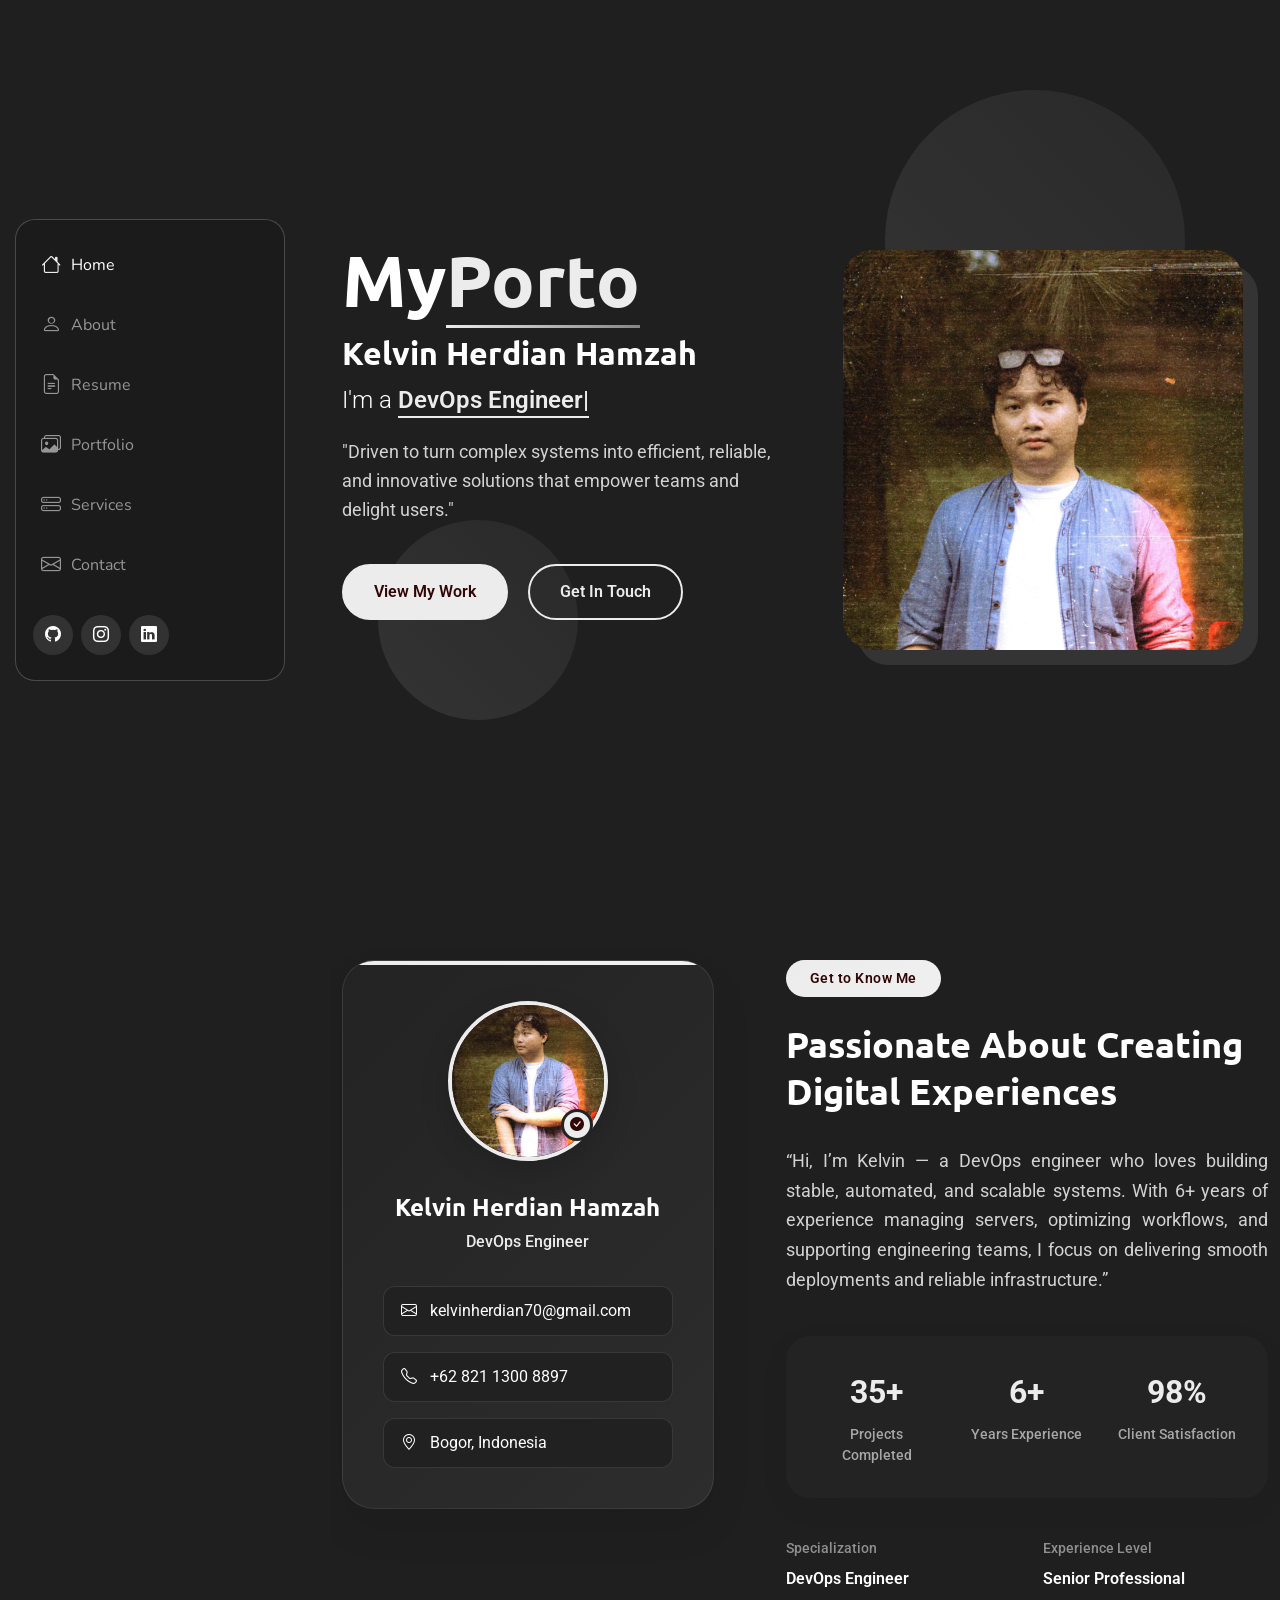
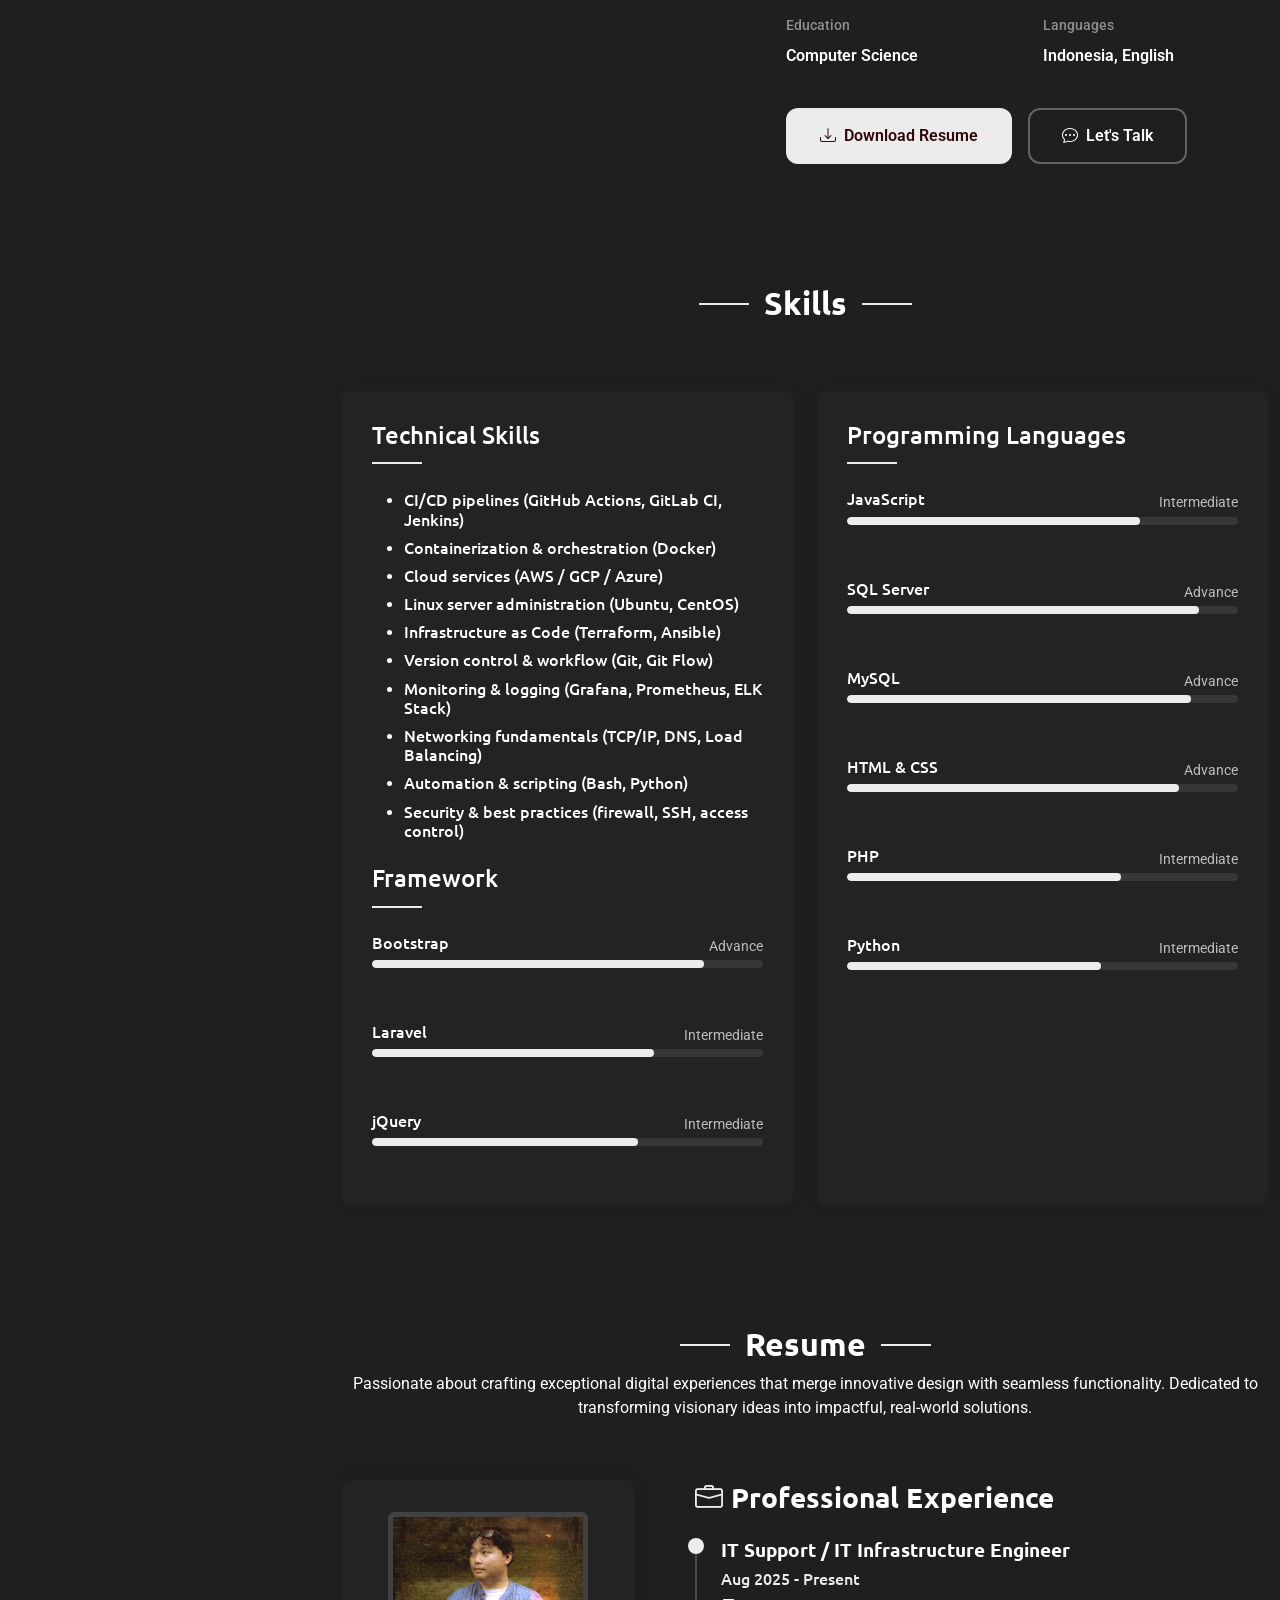
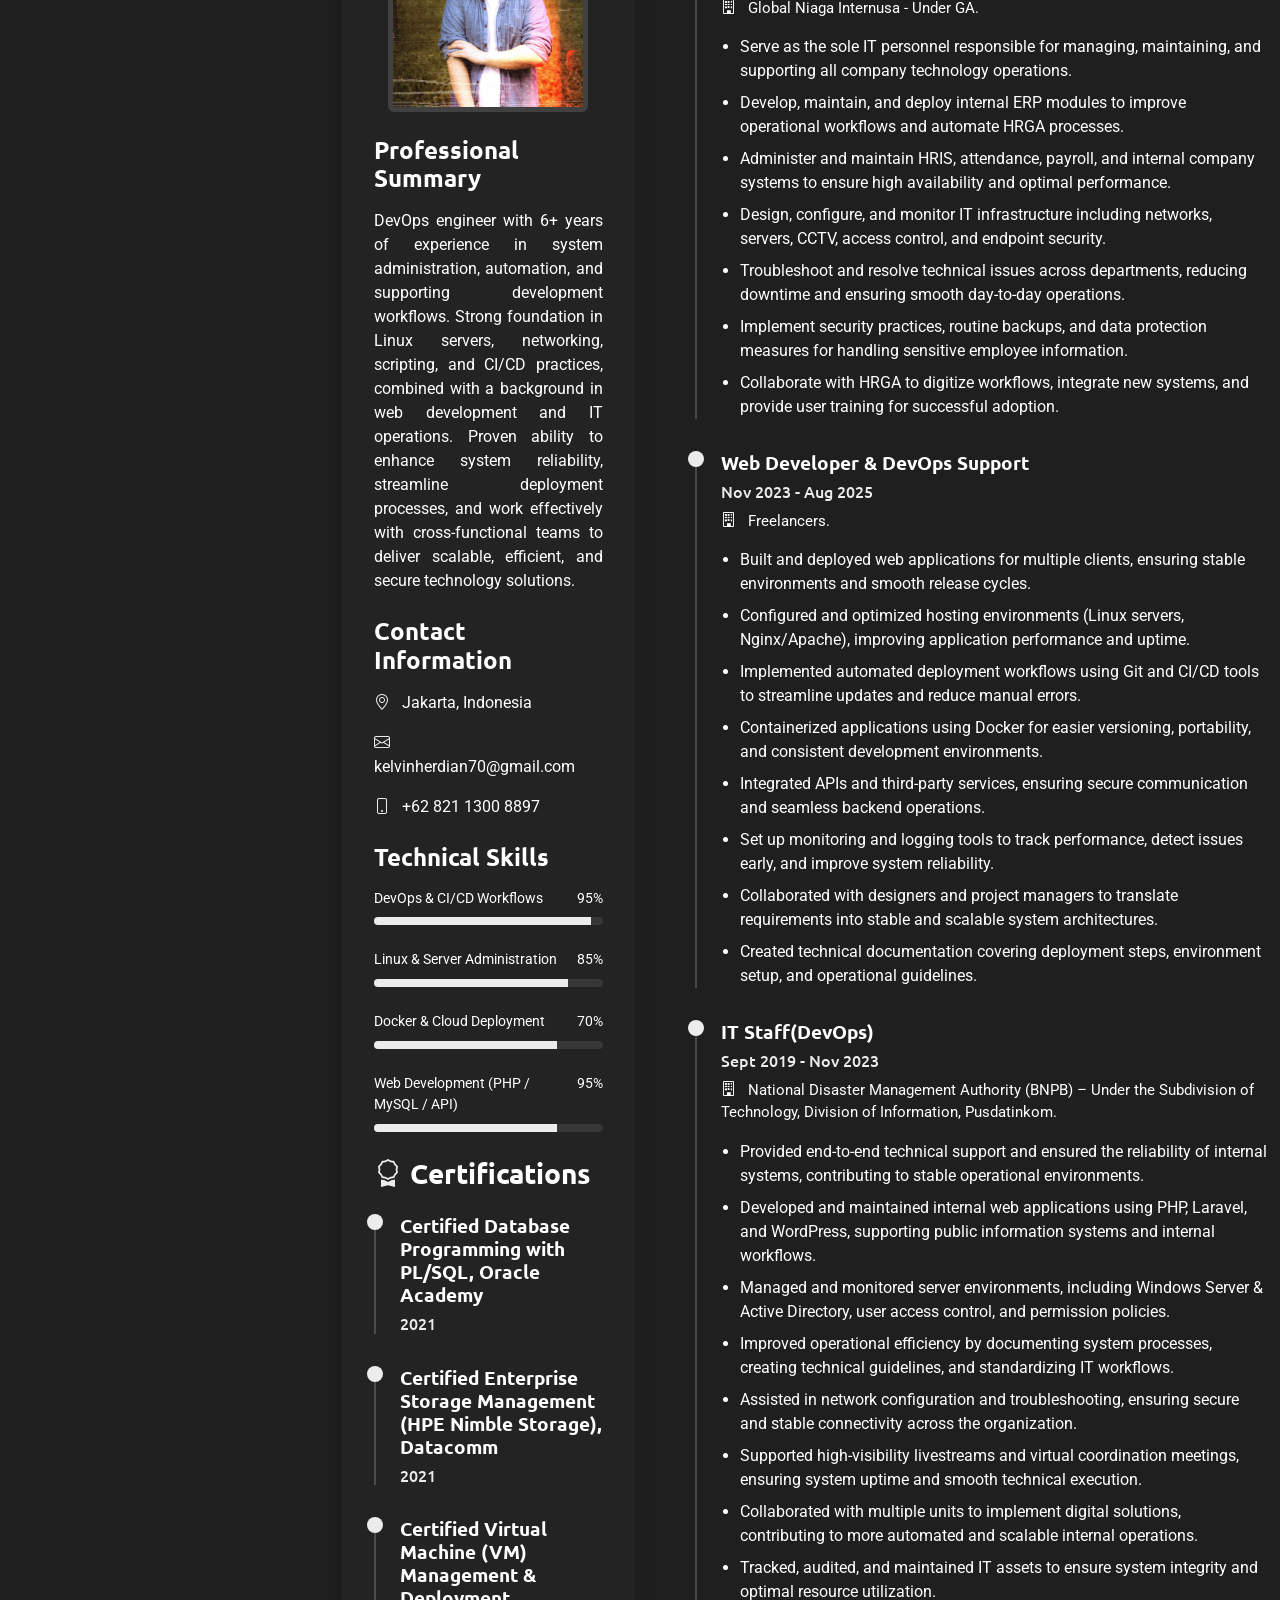
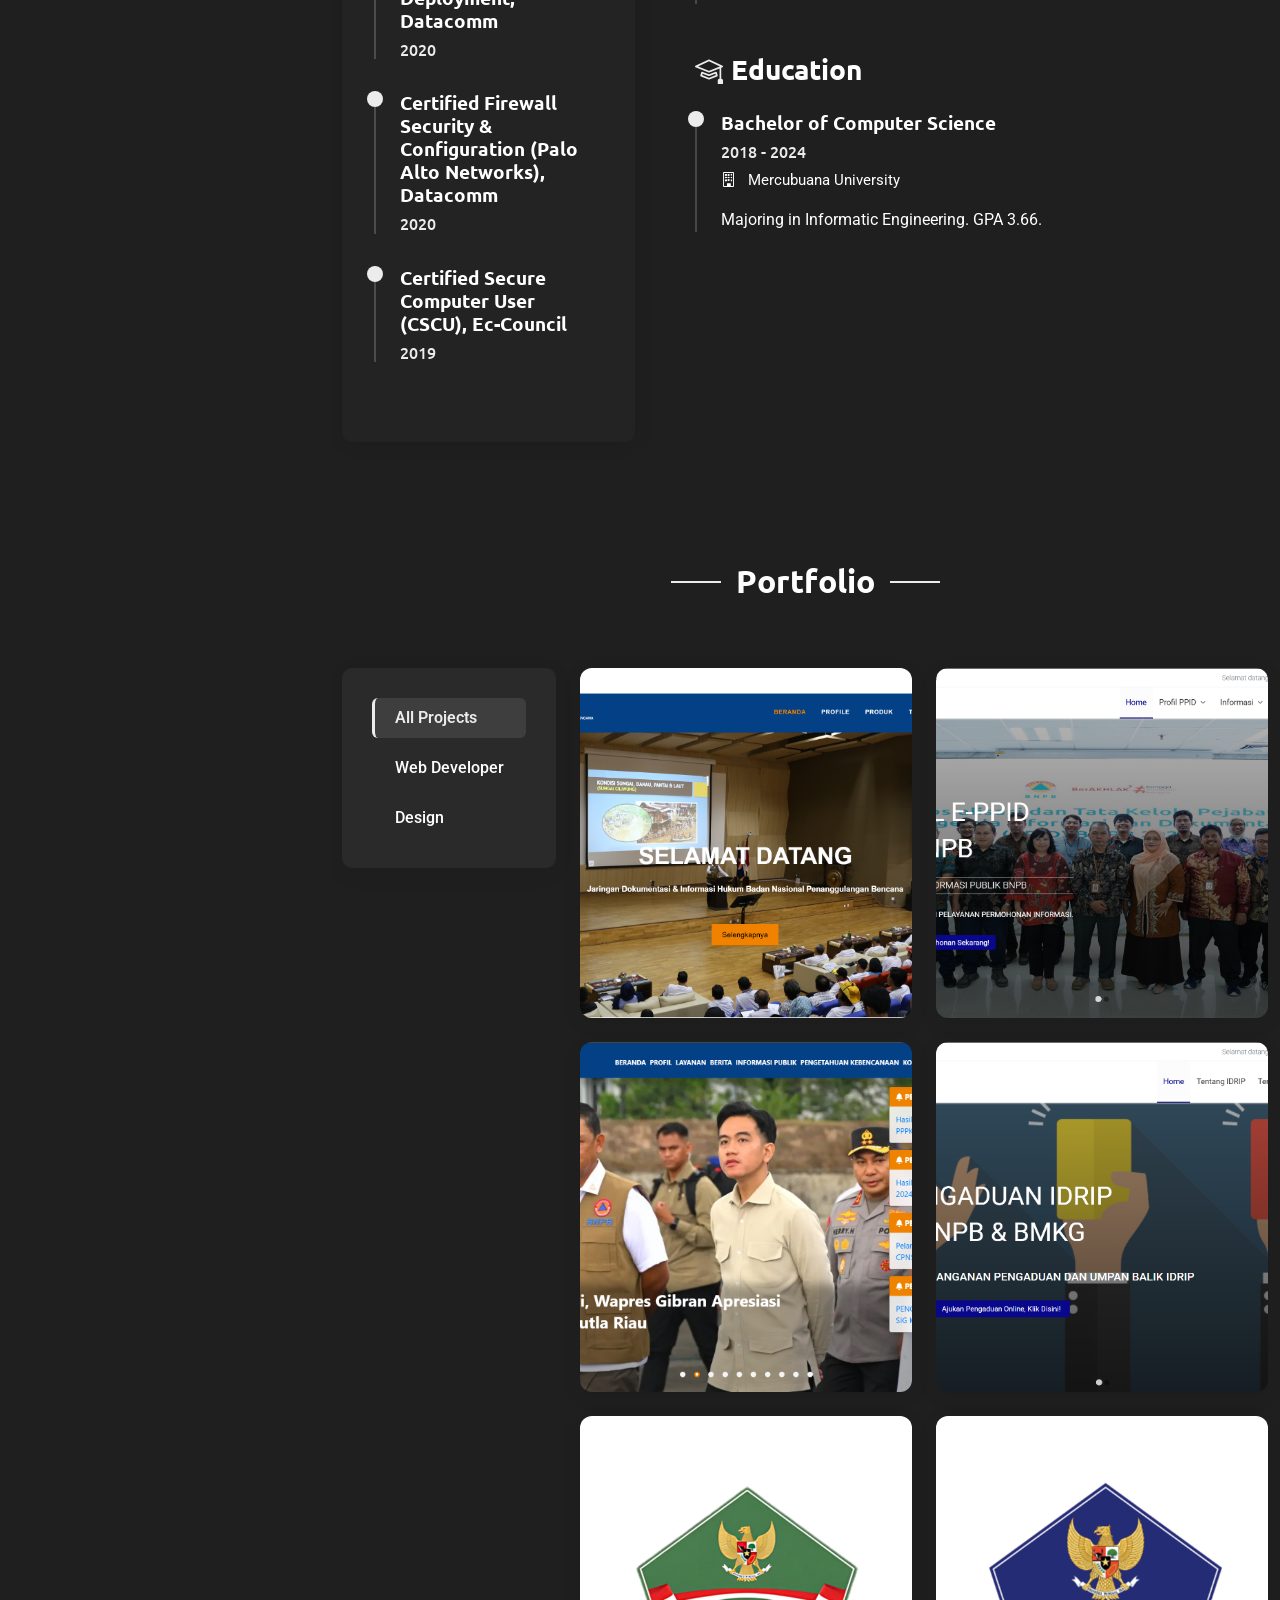
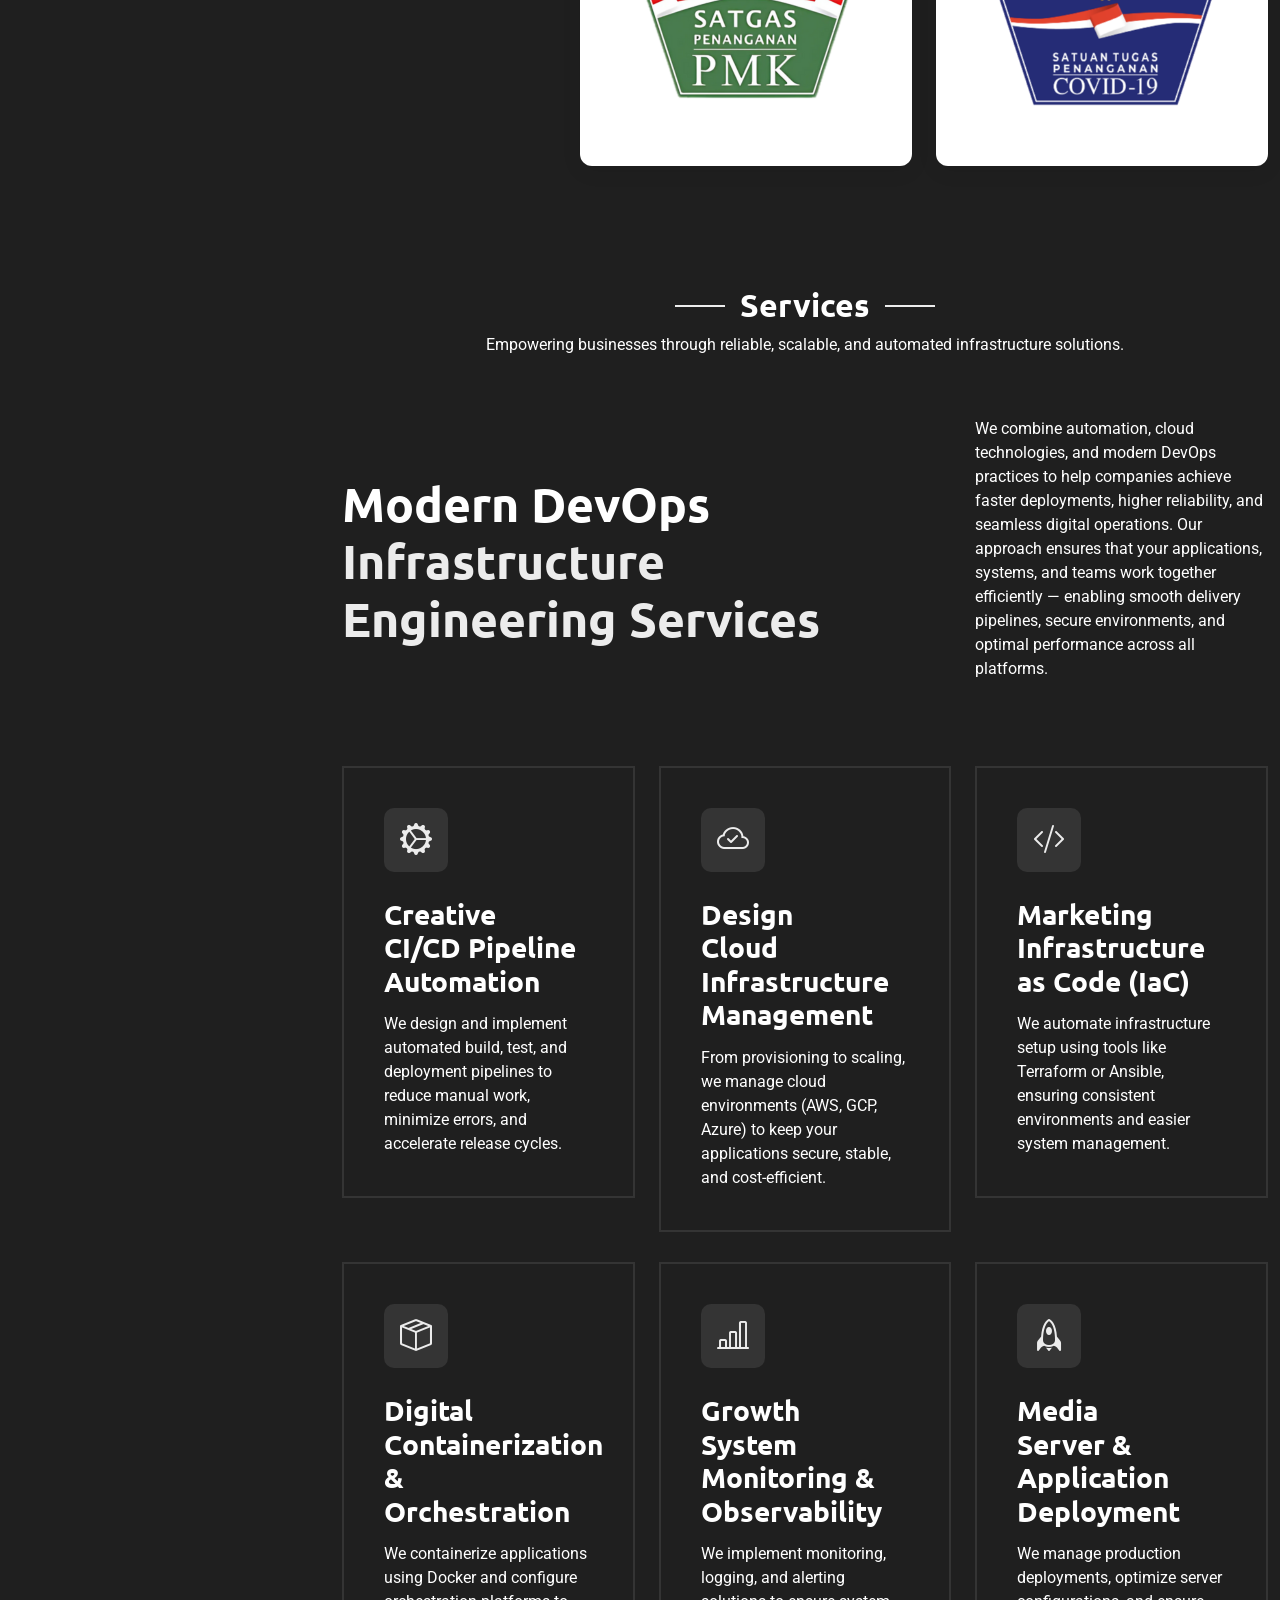
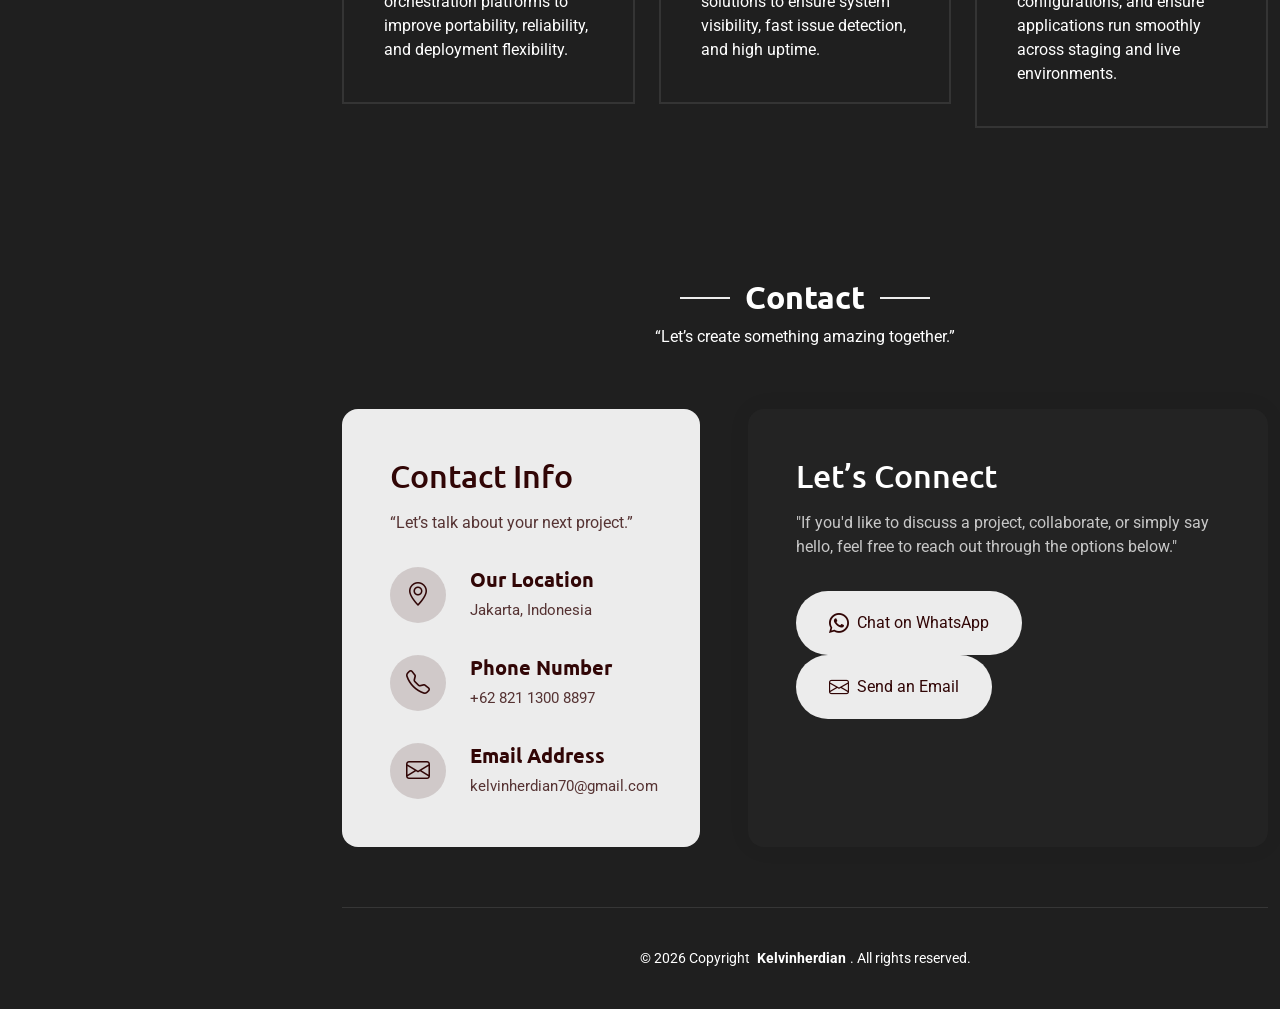
==== commit e6d8b7a7: "upfinal" ====
--- a/index.html
+++ b/index.html
@@ -558,8 +558,7 @@
       <!-- Section Title -->
       <div class="container section-title" data-aos="fade-up">
         <h2>Portfolio</h2>
-        <p>Magnam dolores commodi suscipit. Necessitatibus eius consequatur ex aliquid fuga eum quidem. Sit sint consectetur velit. Quisquam quos quisquam cupiditate. Et nemo qui impedit suscipit alias ea. Quia fugiat sit in iste officiis commodi quidem hic quas.</p>
-      </div><!-- End Section Title -->
+        </div><!-- End Section Title -->
 
       <div class="container" data-aos="fade-up" data-aos-delay="100">
 
@@ -805,7 +804,7 @@
               </h3>
               <p>
                 We implement monitoring, logging, and alerting solutions to ensure system visibility, fast issue detection, and high uptime.
-            </div>
+            <br></div>
           </div>
           <div class="col-lg-4 col-md-6" data-aos="fade-up" data-aos-delay="300">
             <div class="service-card position-relative z-1">
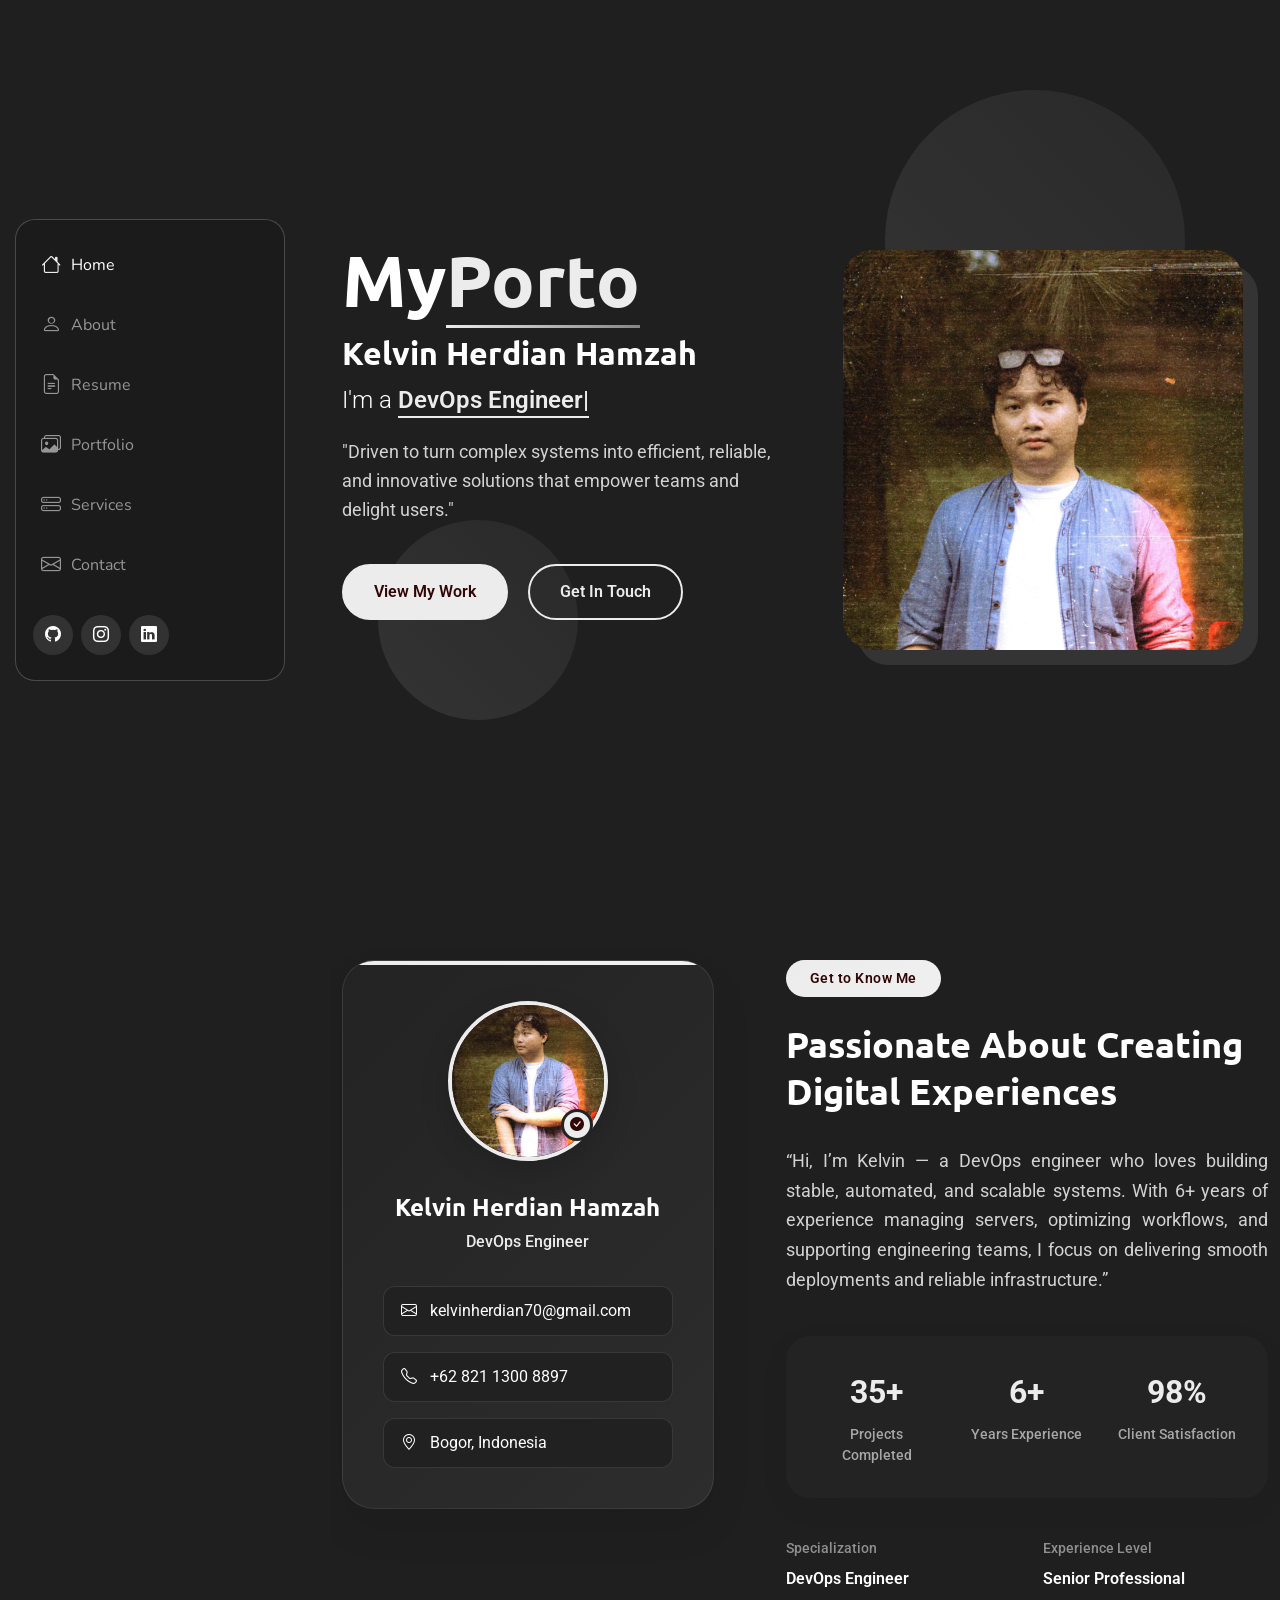
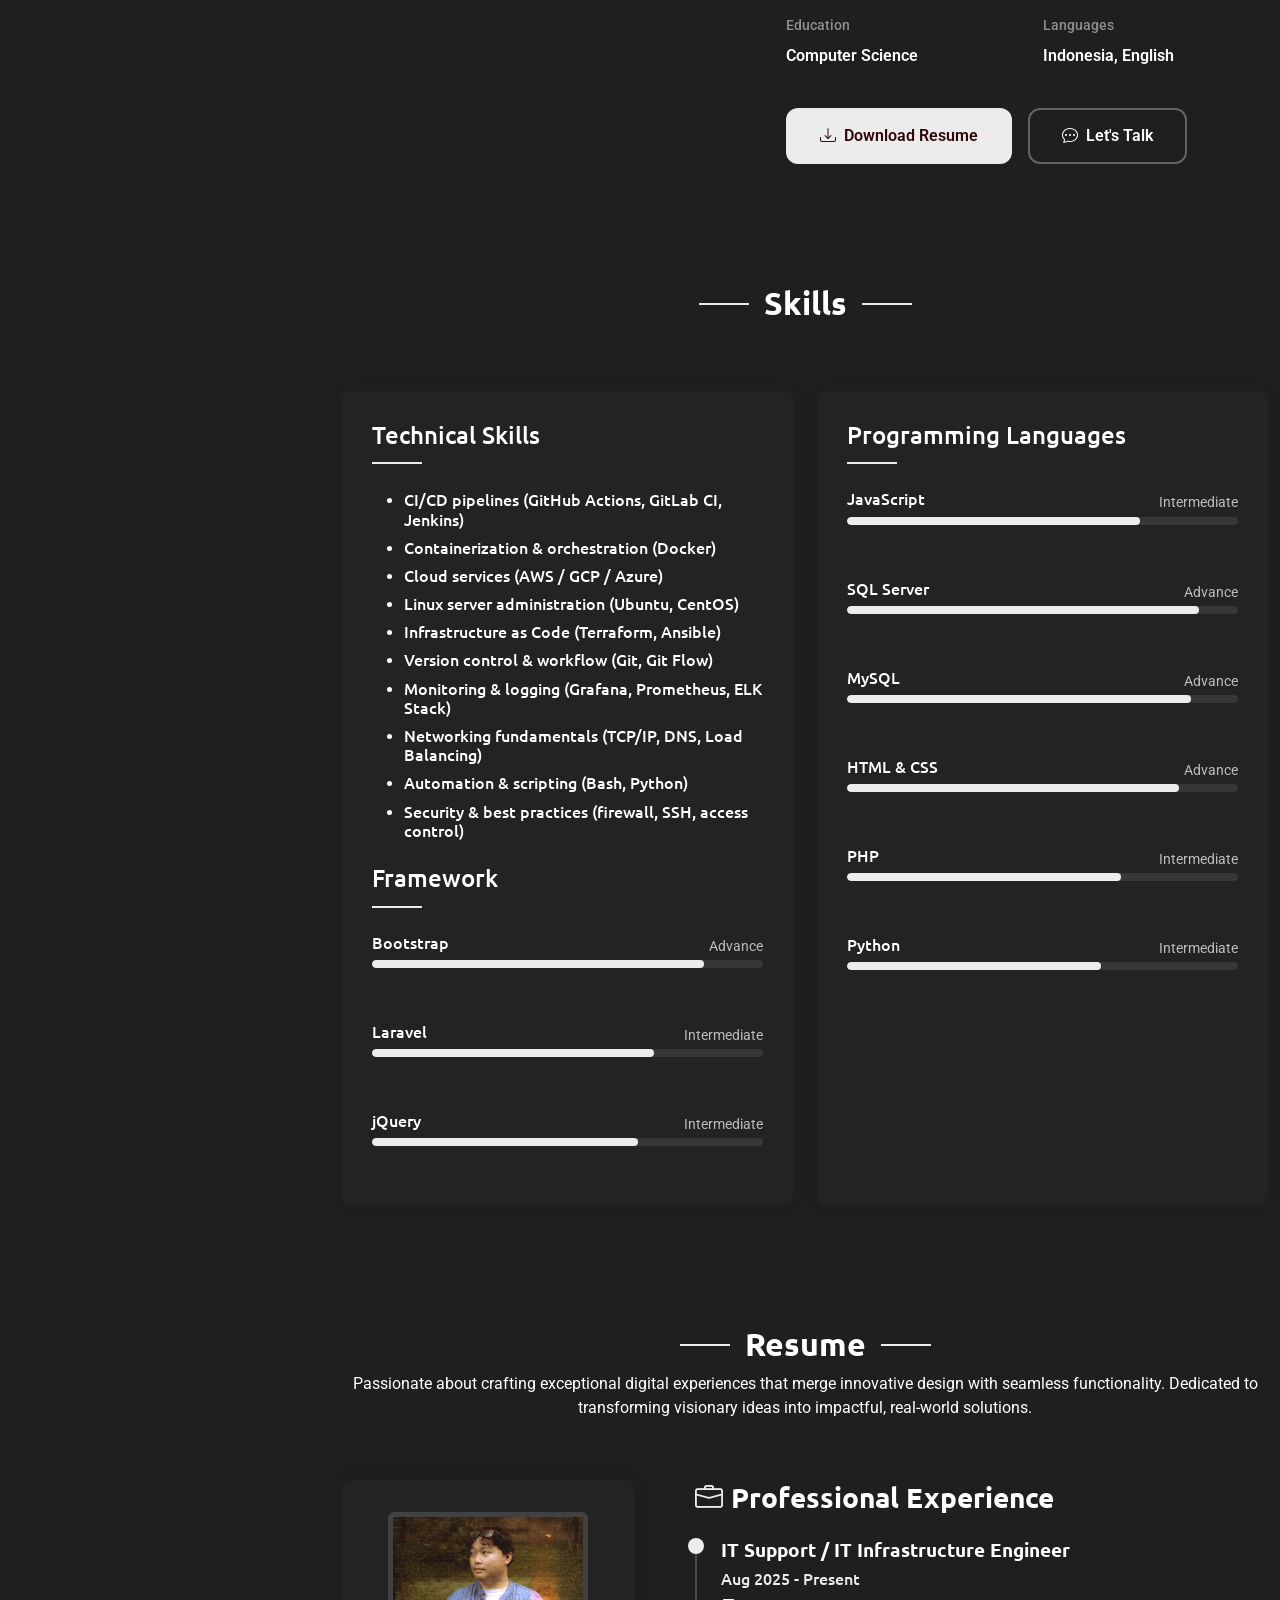
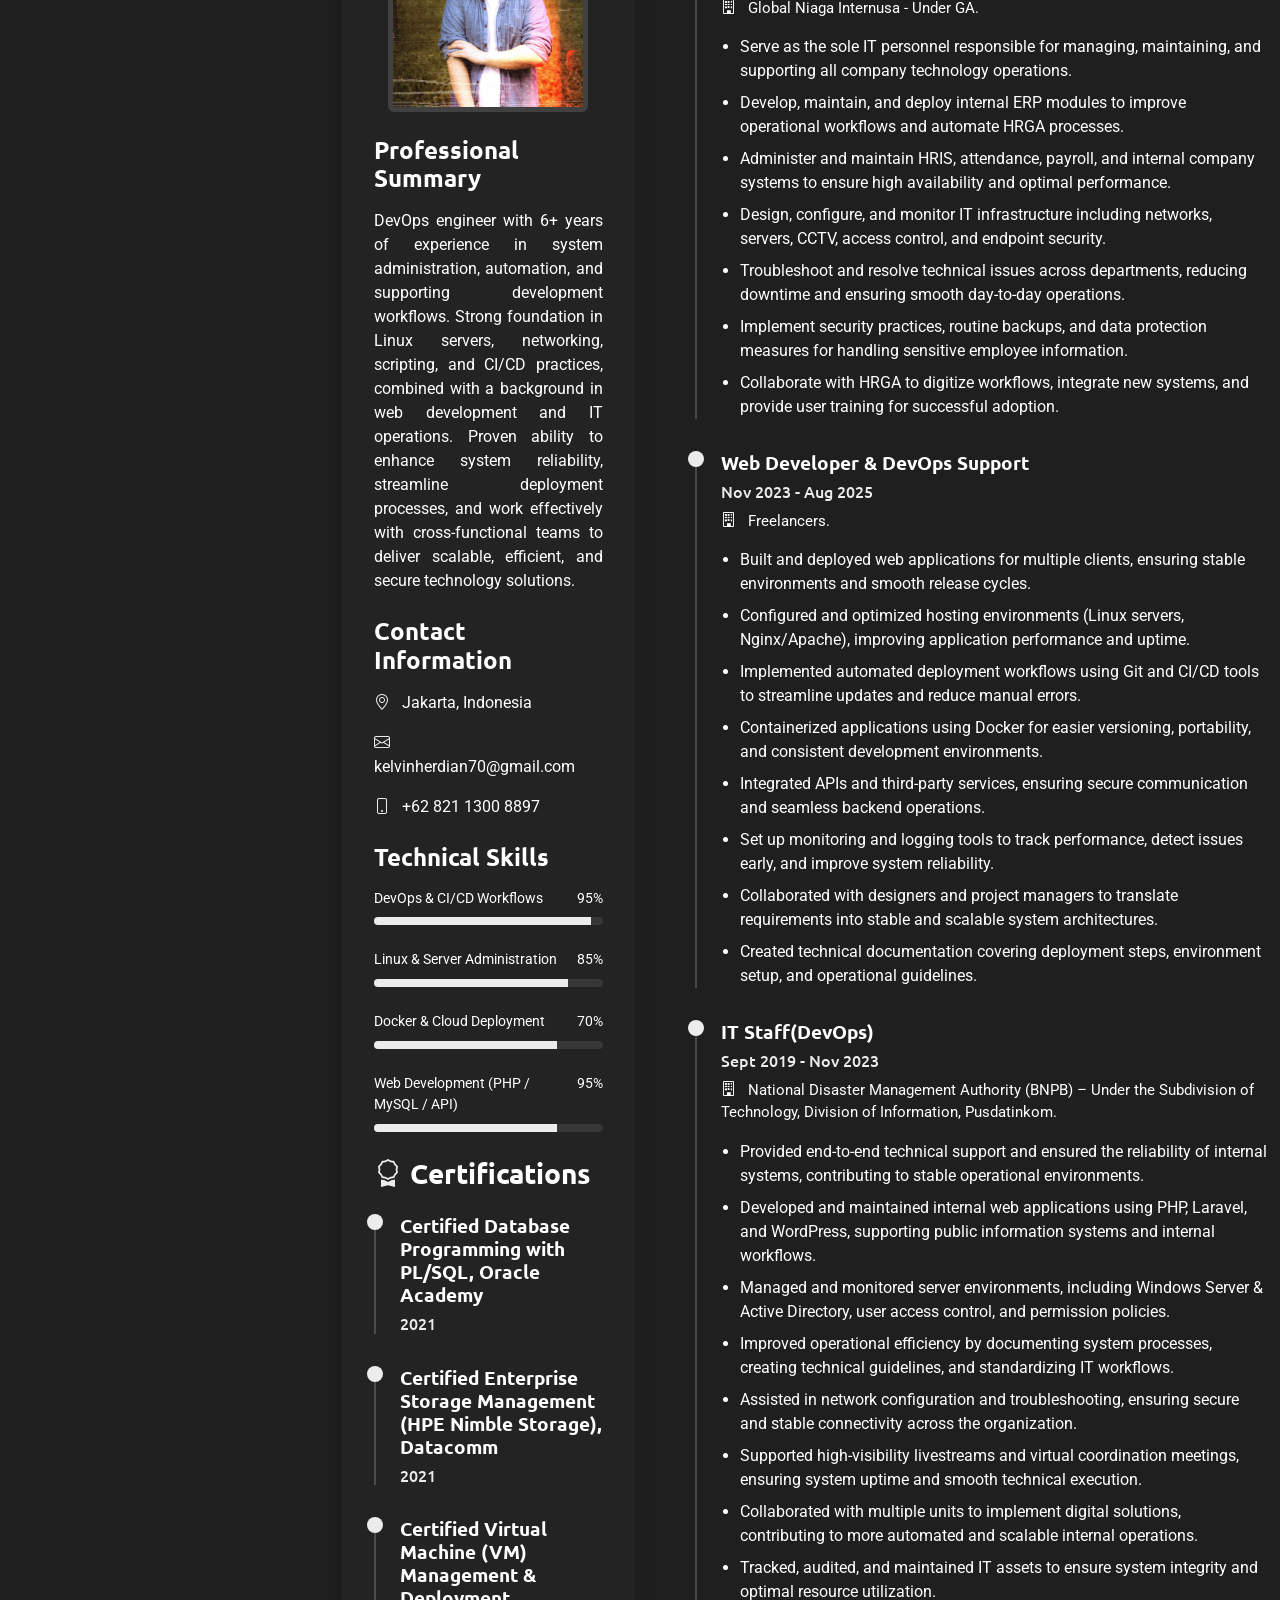
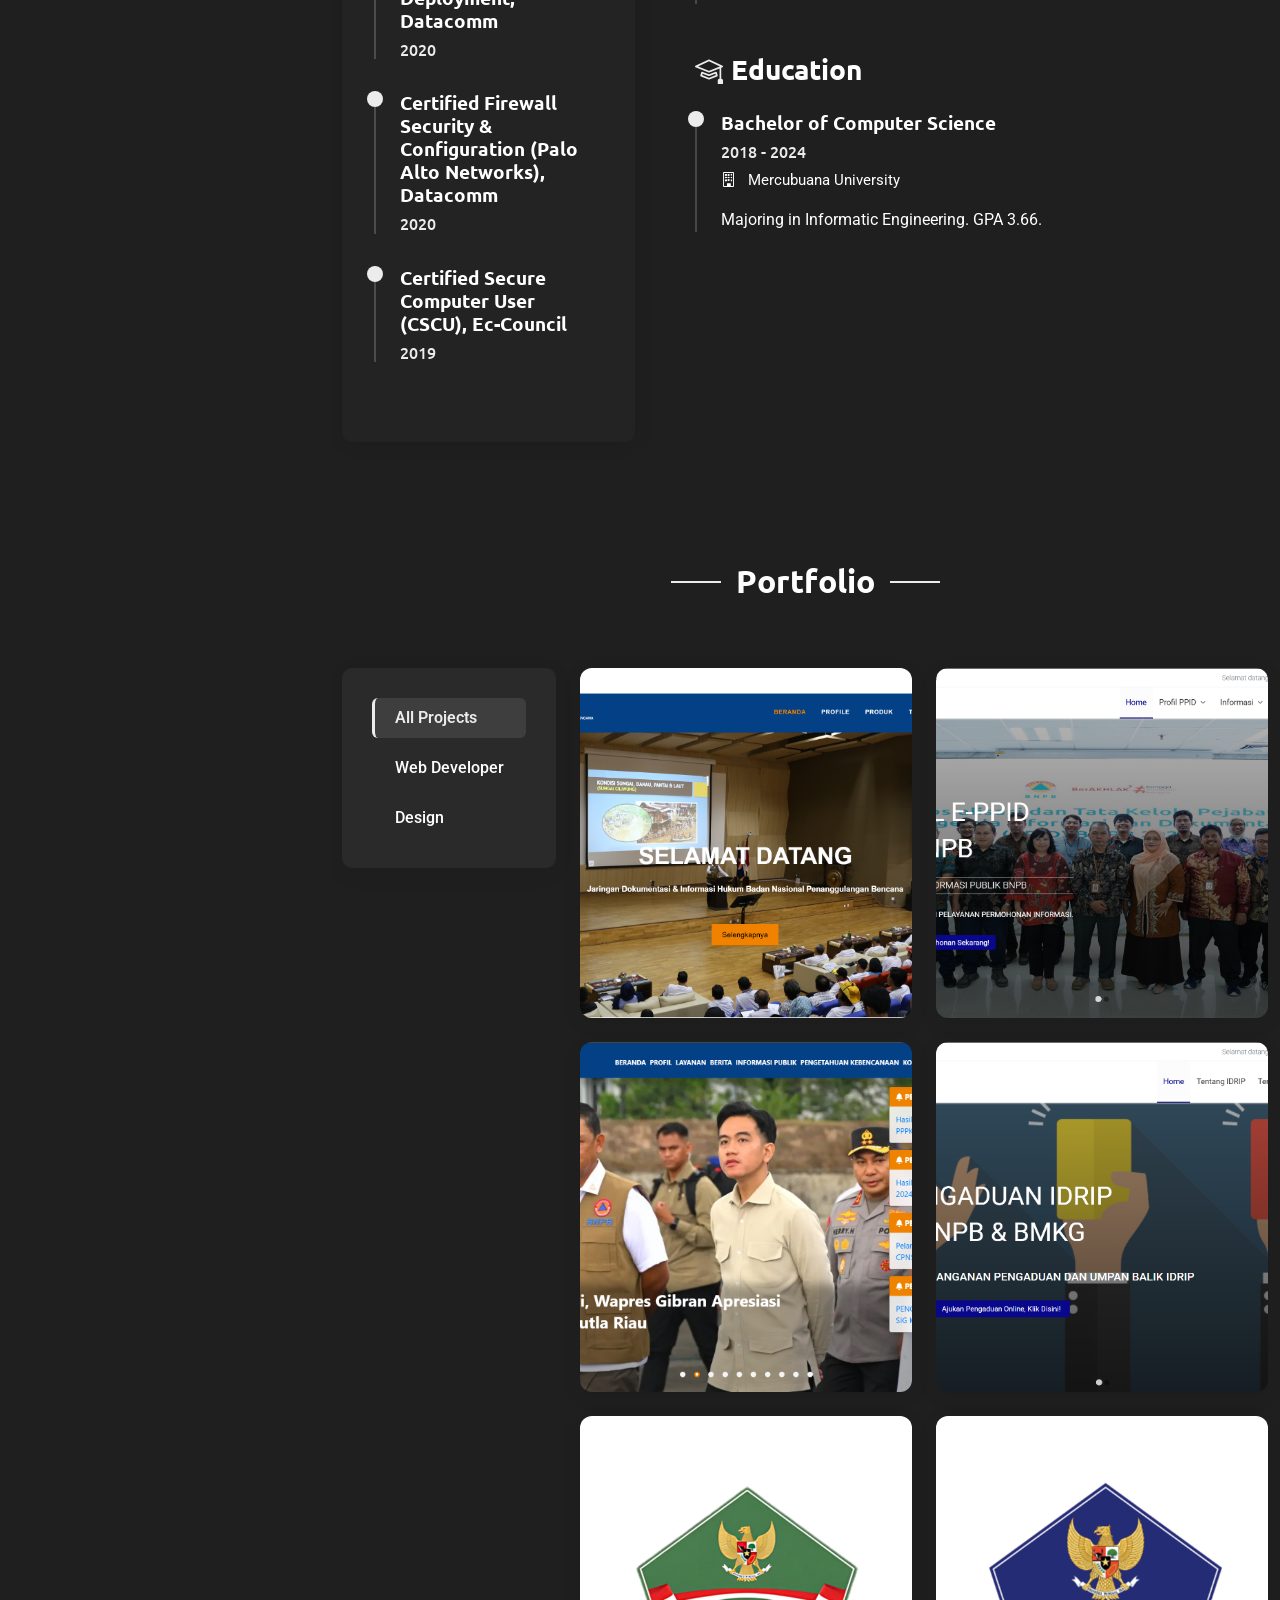
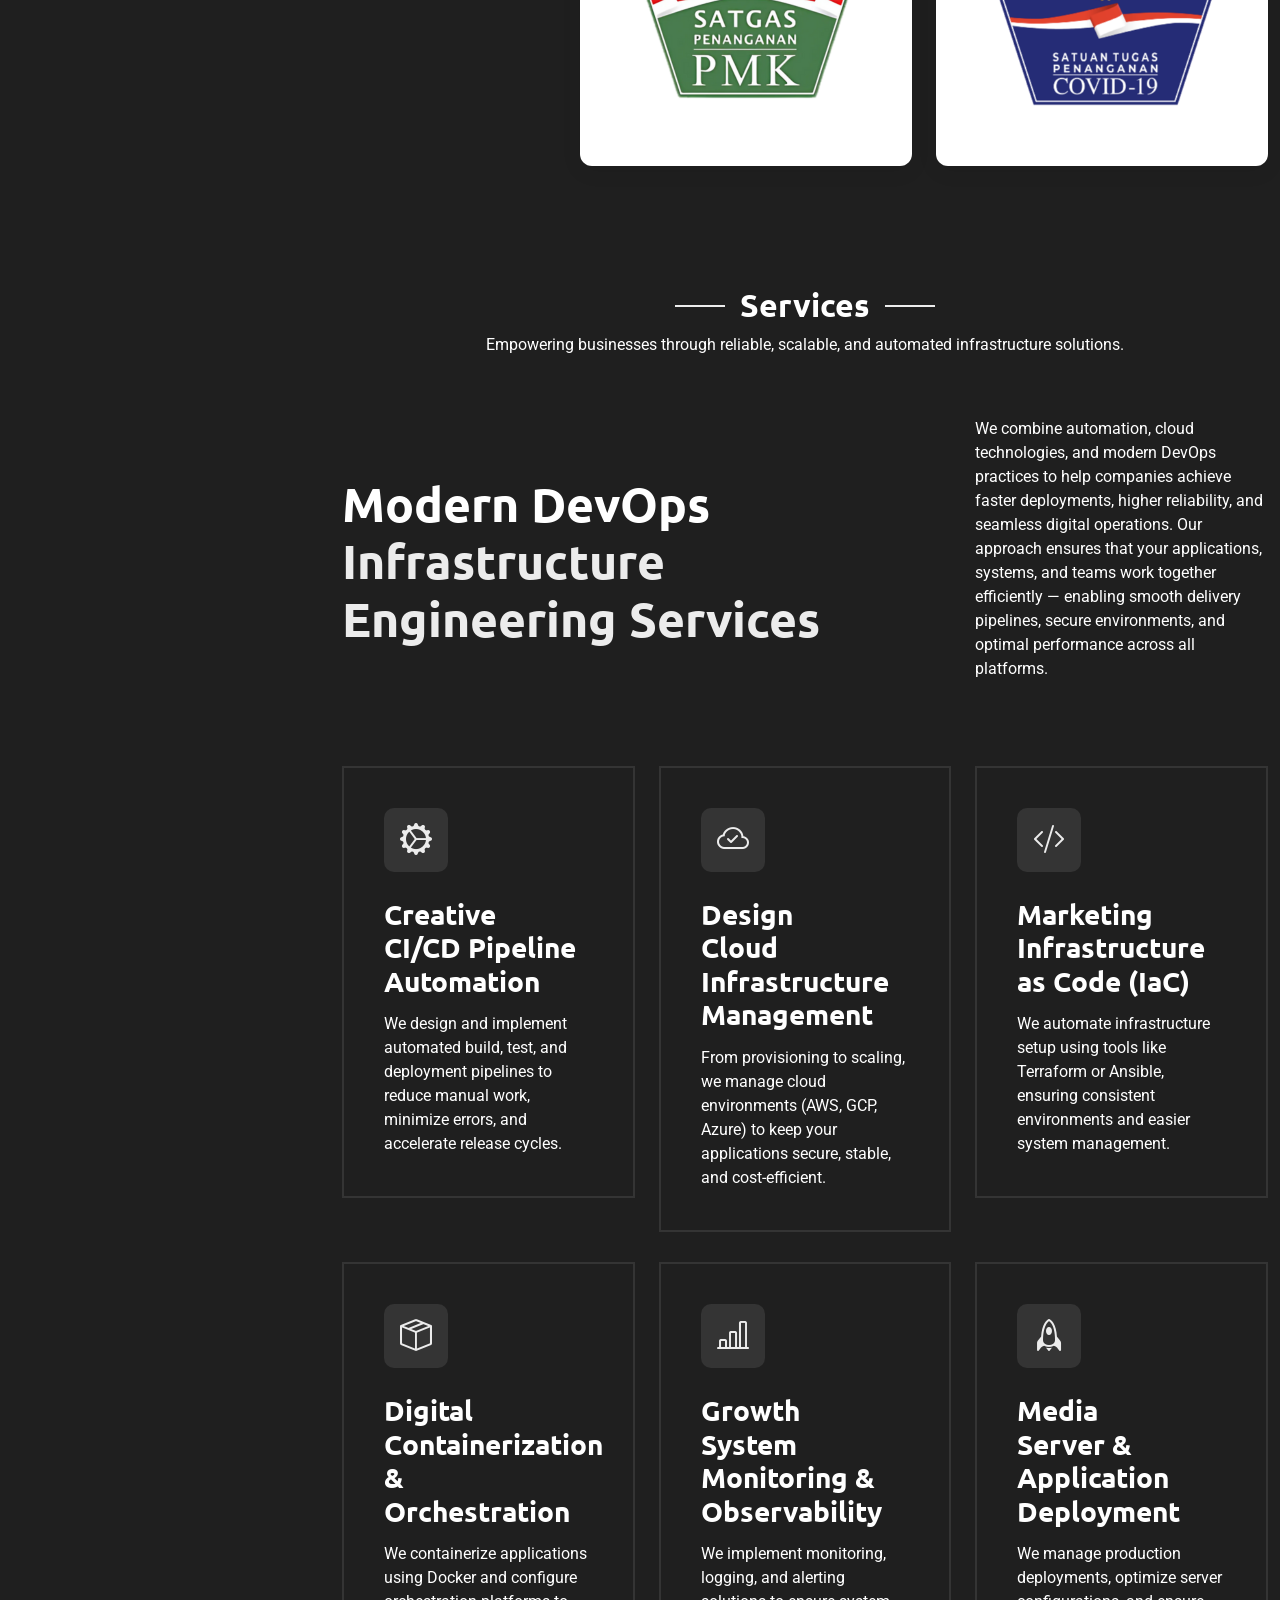
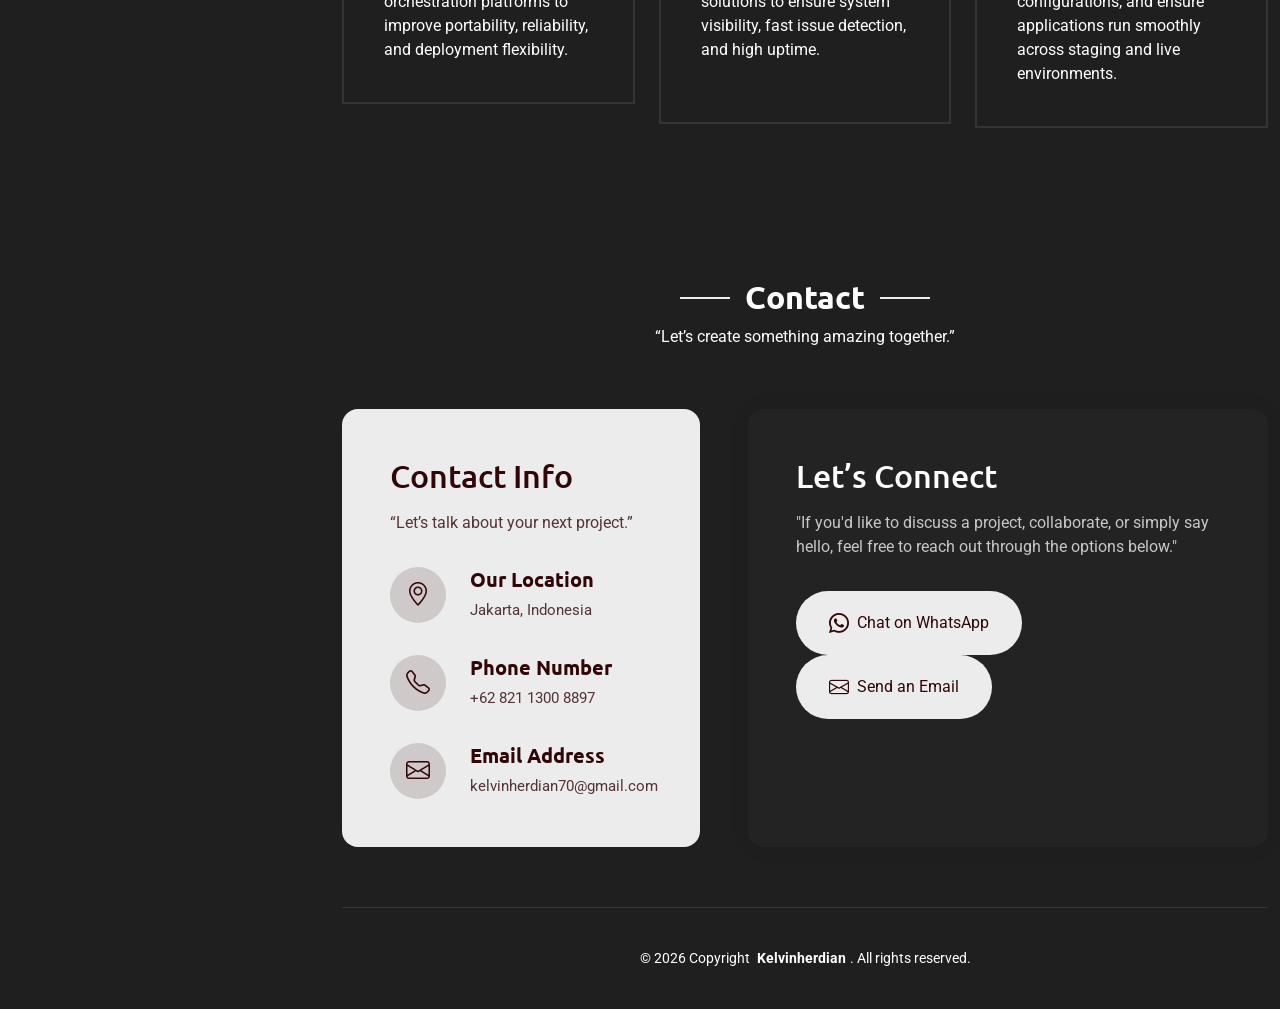
==== commit 45dcf9b6: "update" ====
--- a/index.html
+++ b/index.html
@@ -804,7 +804,8 @@
               </h3>
               <p>
                 We implement monitoring, logging, and alerting solutions to ensure system visibility, fast issue detection, and high uptime.
-            <br></div>
+            <div class="clear"></div>
+          </div>
           </div>
           <div class="col-lg-4 col-md-6" data-aos="fade-up" data-aos-delay="300">
             <div class="service-card position-relative z-1">
--- a/assets/css/main.css
+++ b/assets/css/main.css
@@ -167,7 +167,10 @@
 .header .social-links {
   margin: 0 0 10px 0;
 }
-
+.clear {
+    width: 100%;
+    height: 20px; /* bebas mau 20 / 40 / 60 */
+}
 .header .social-links a {
   font-size: 16px;
   display: inline-flex;
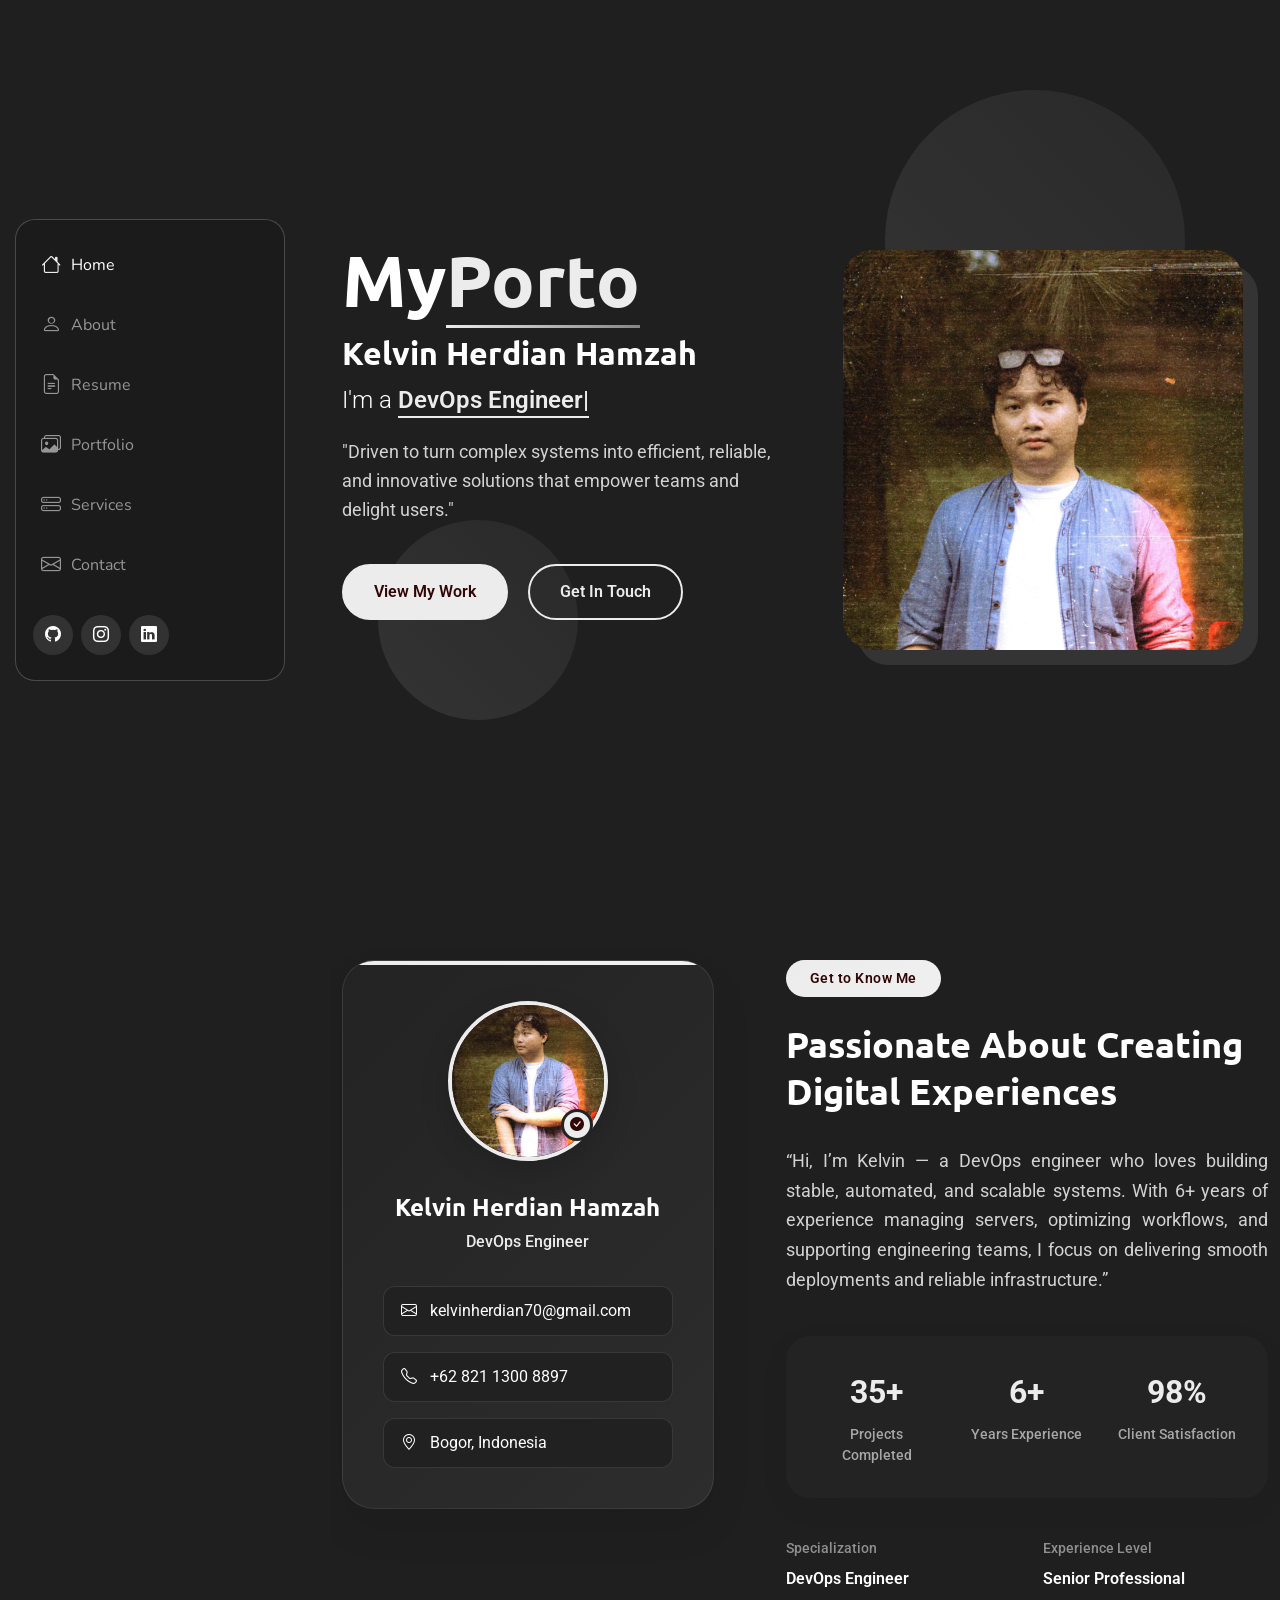
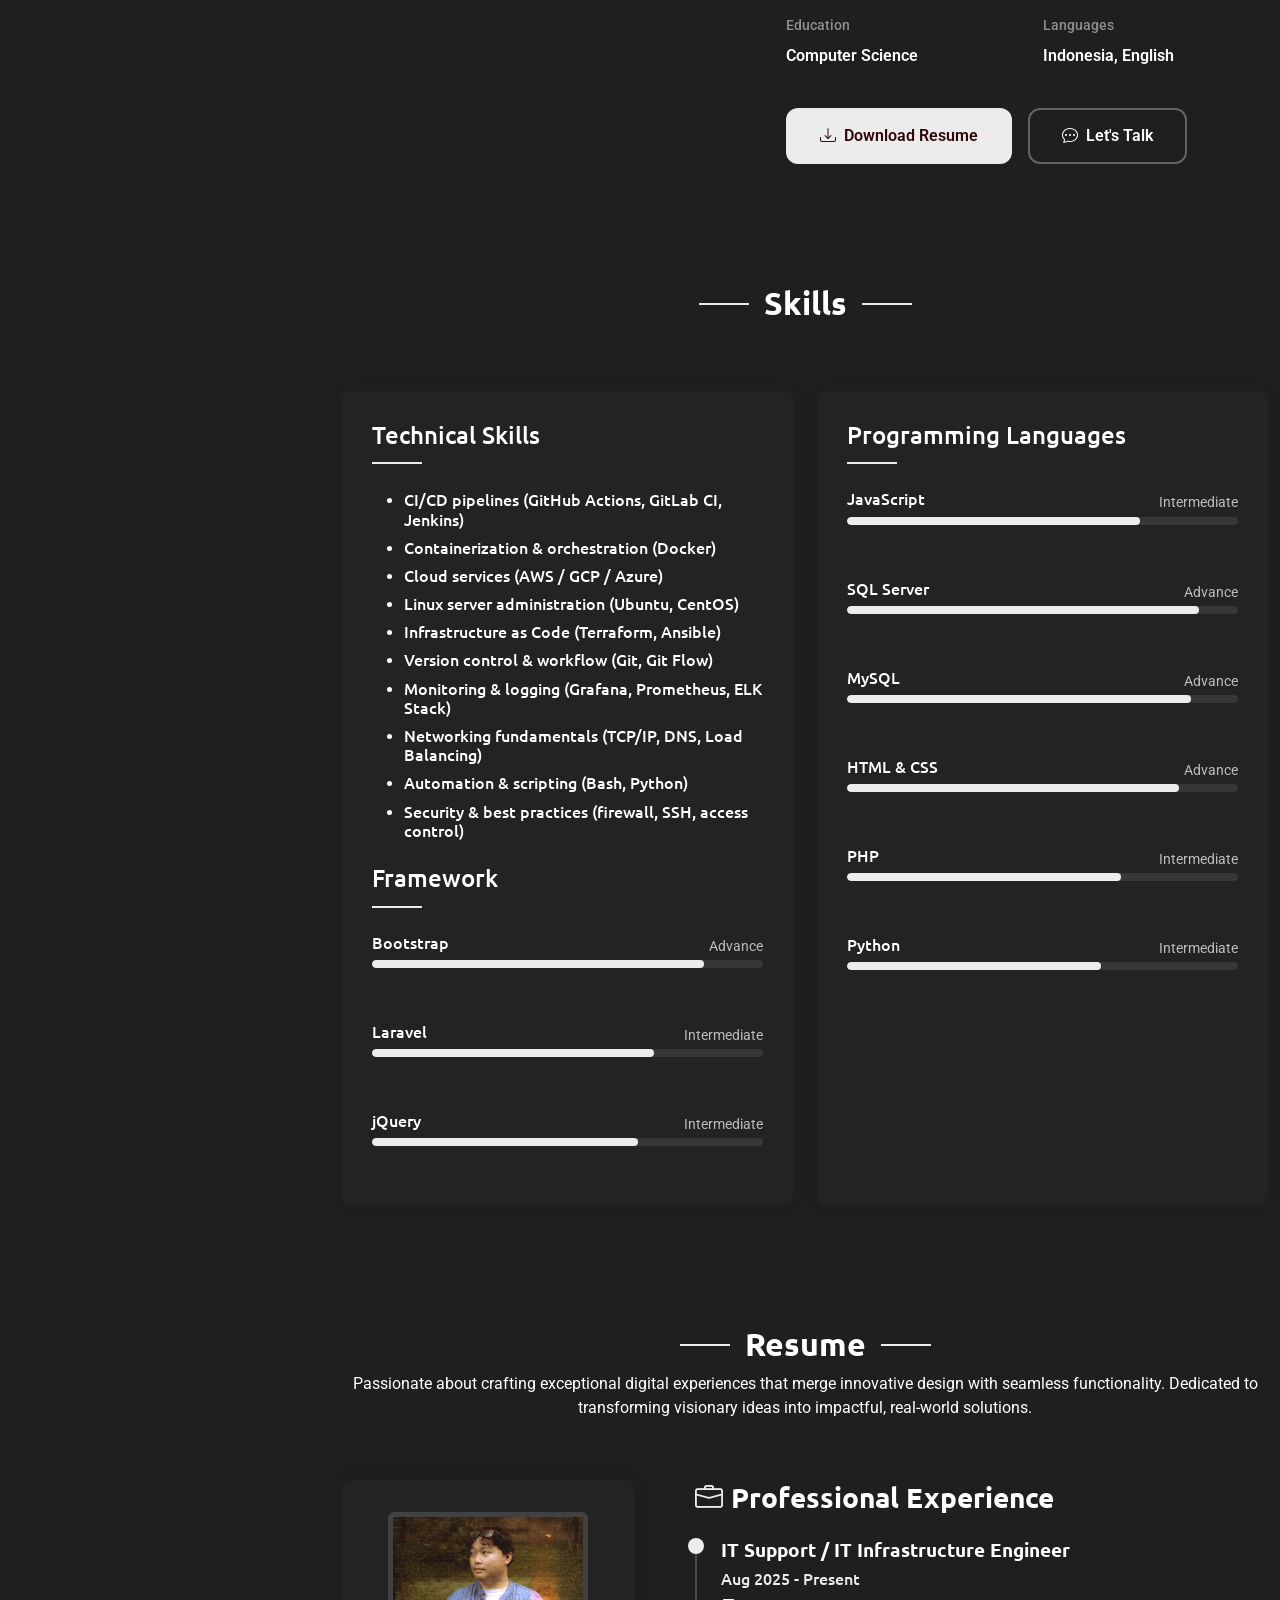
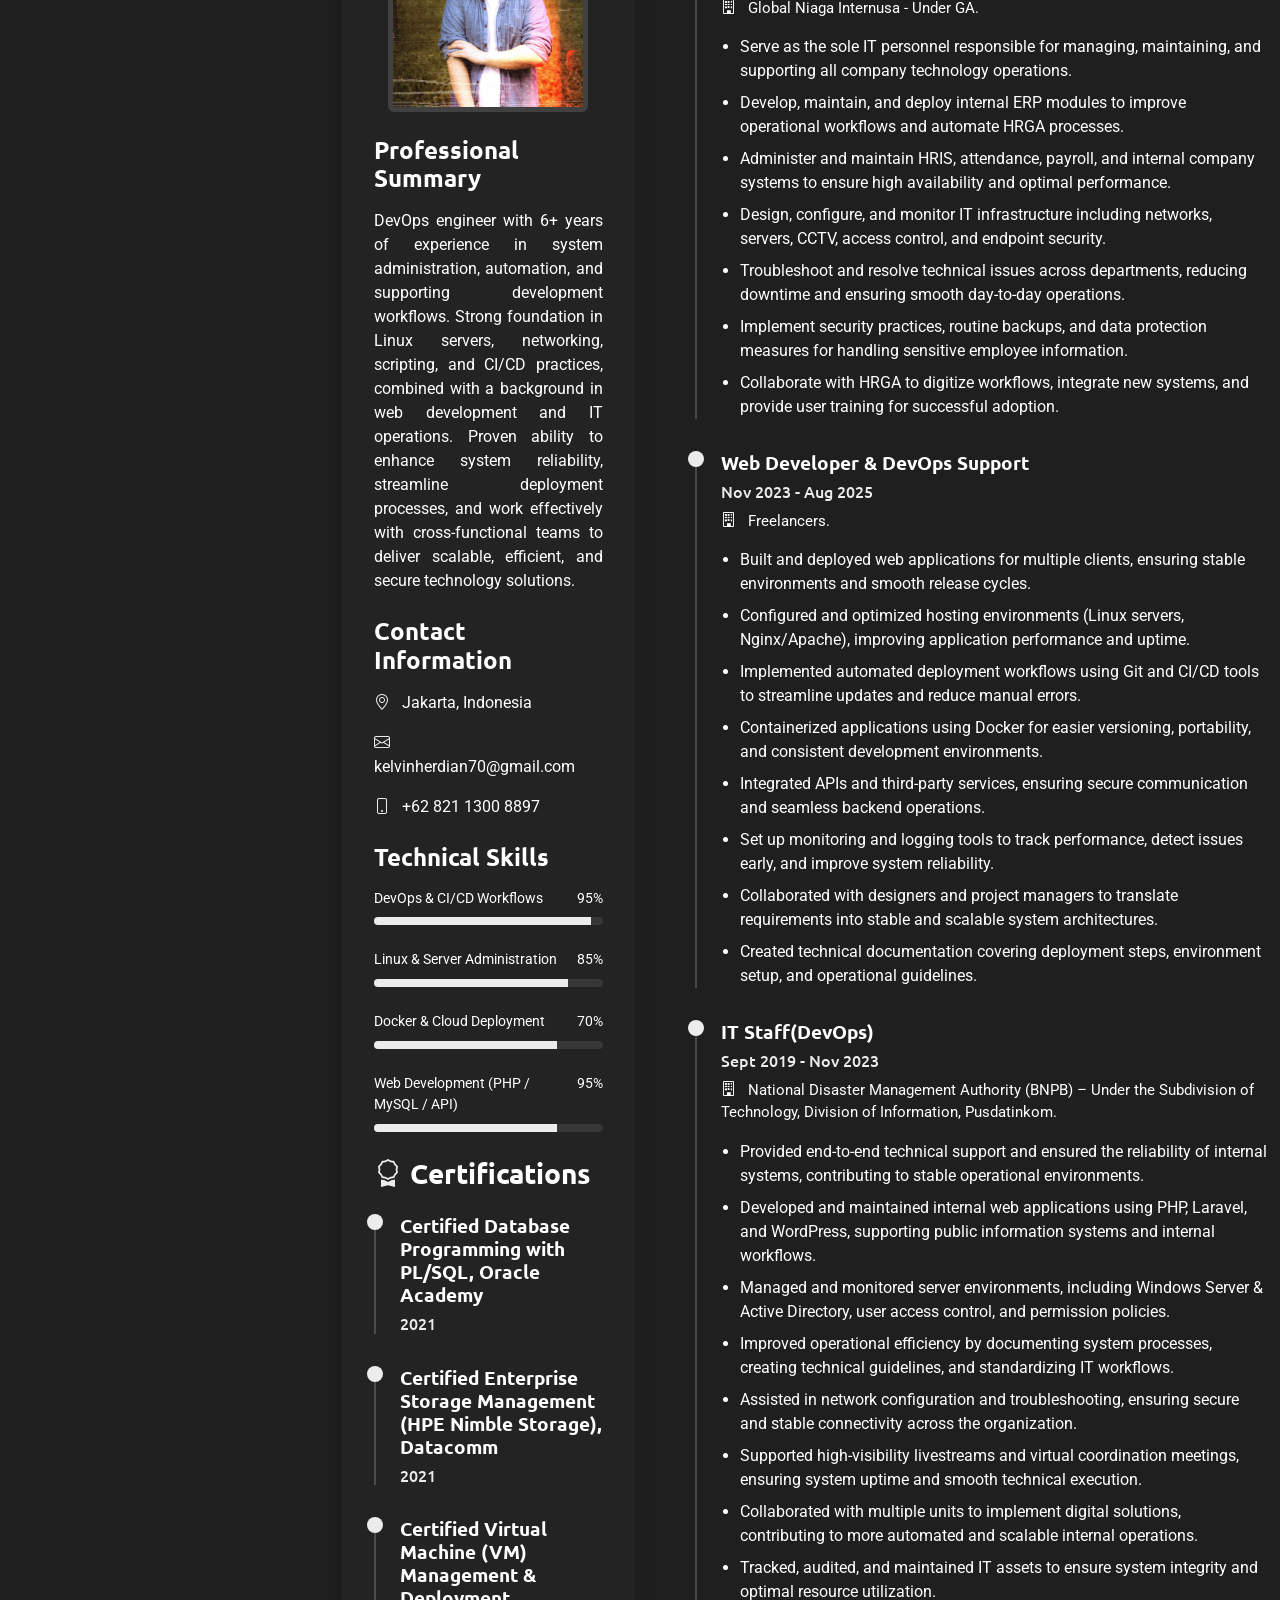
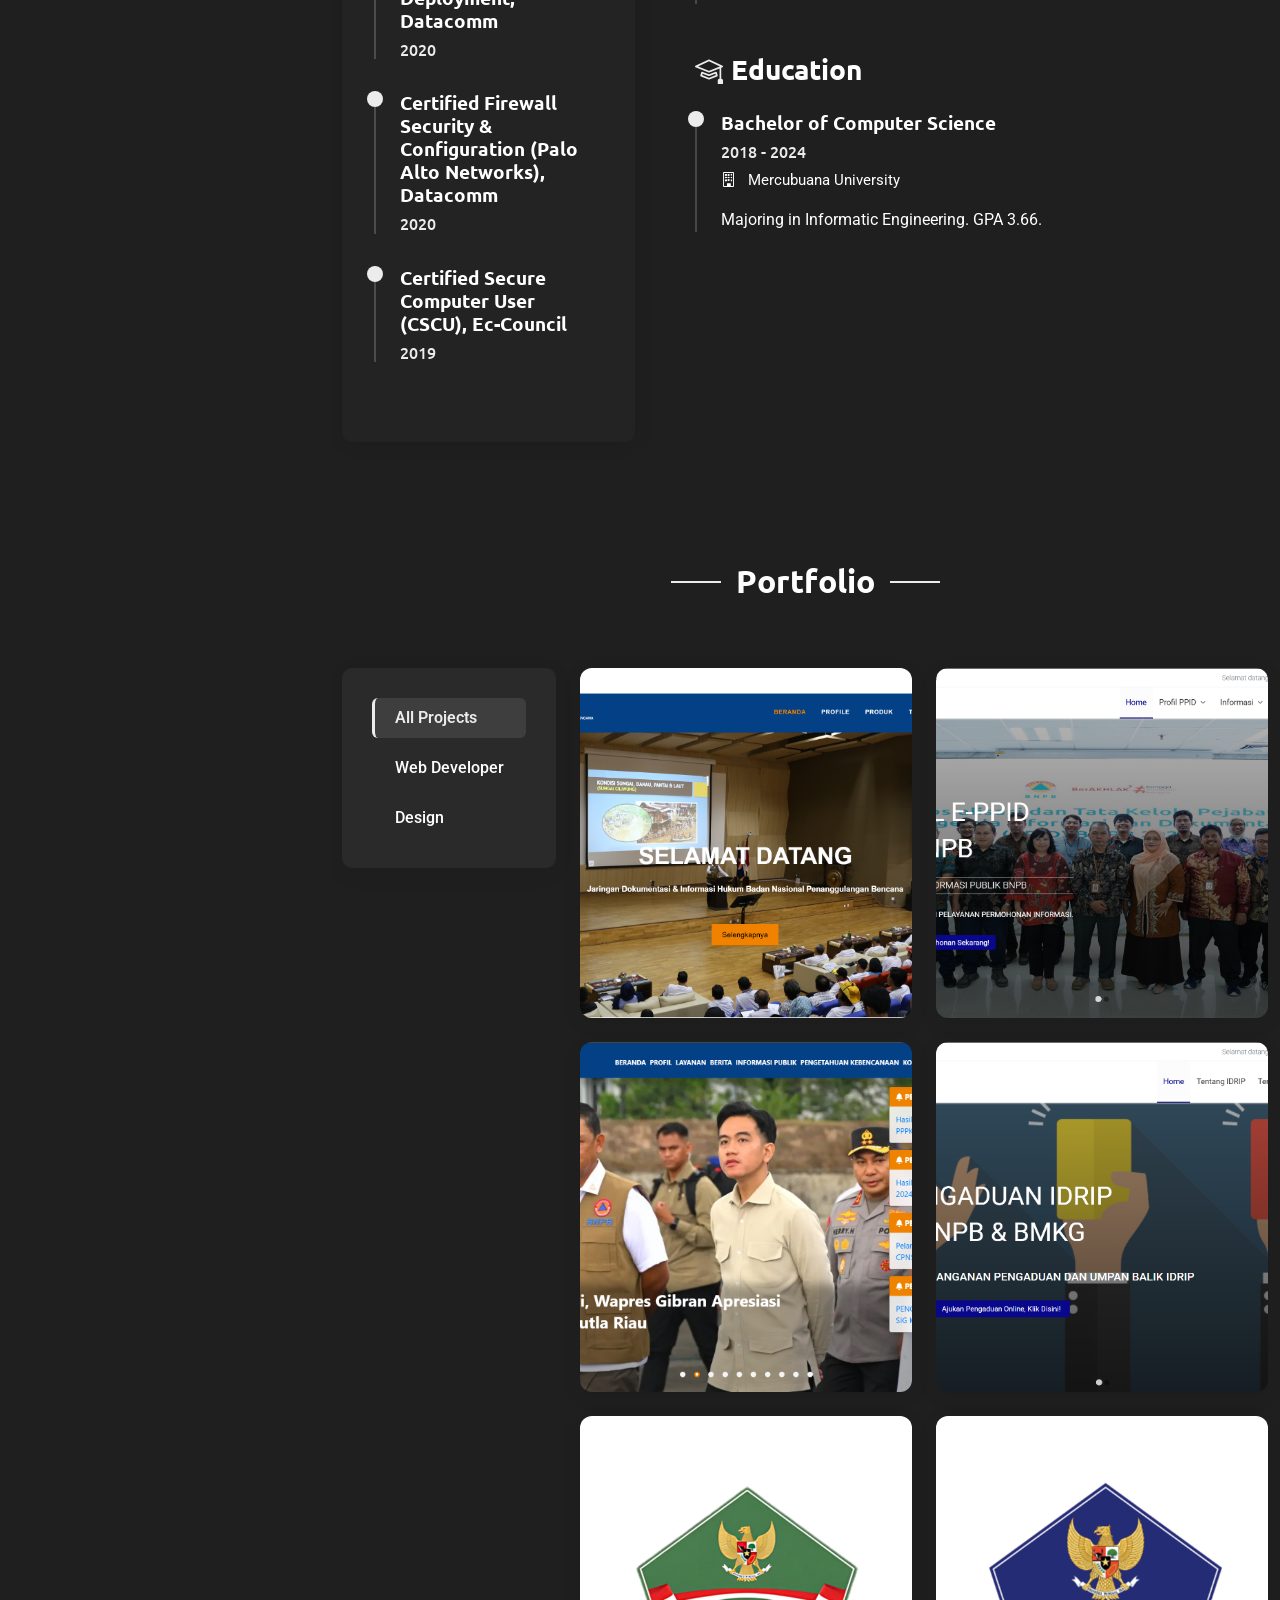
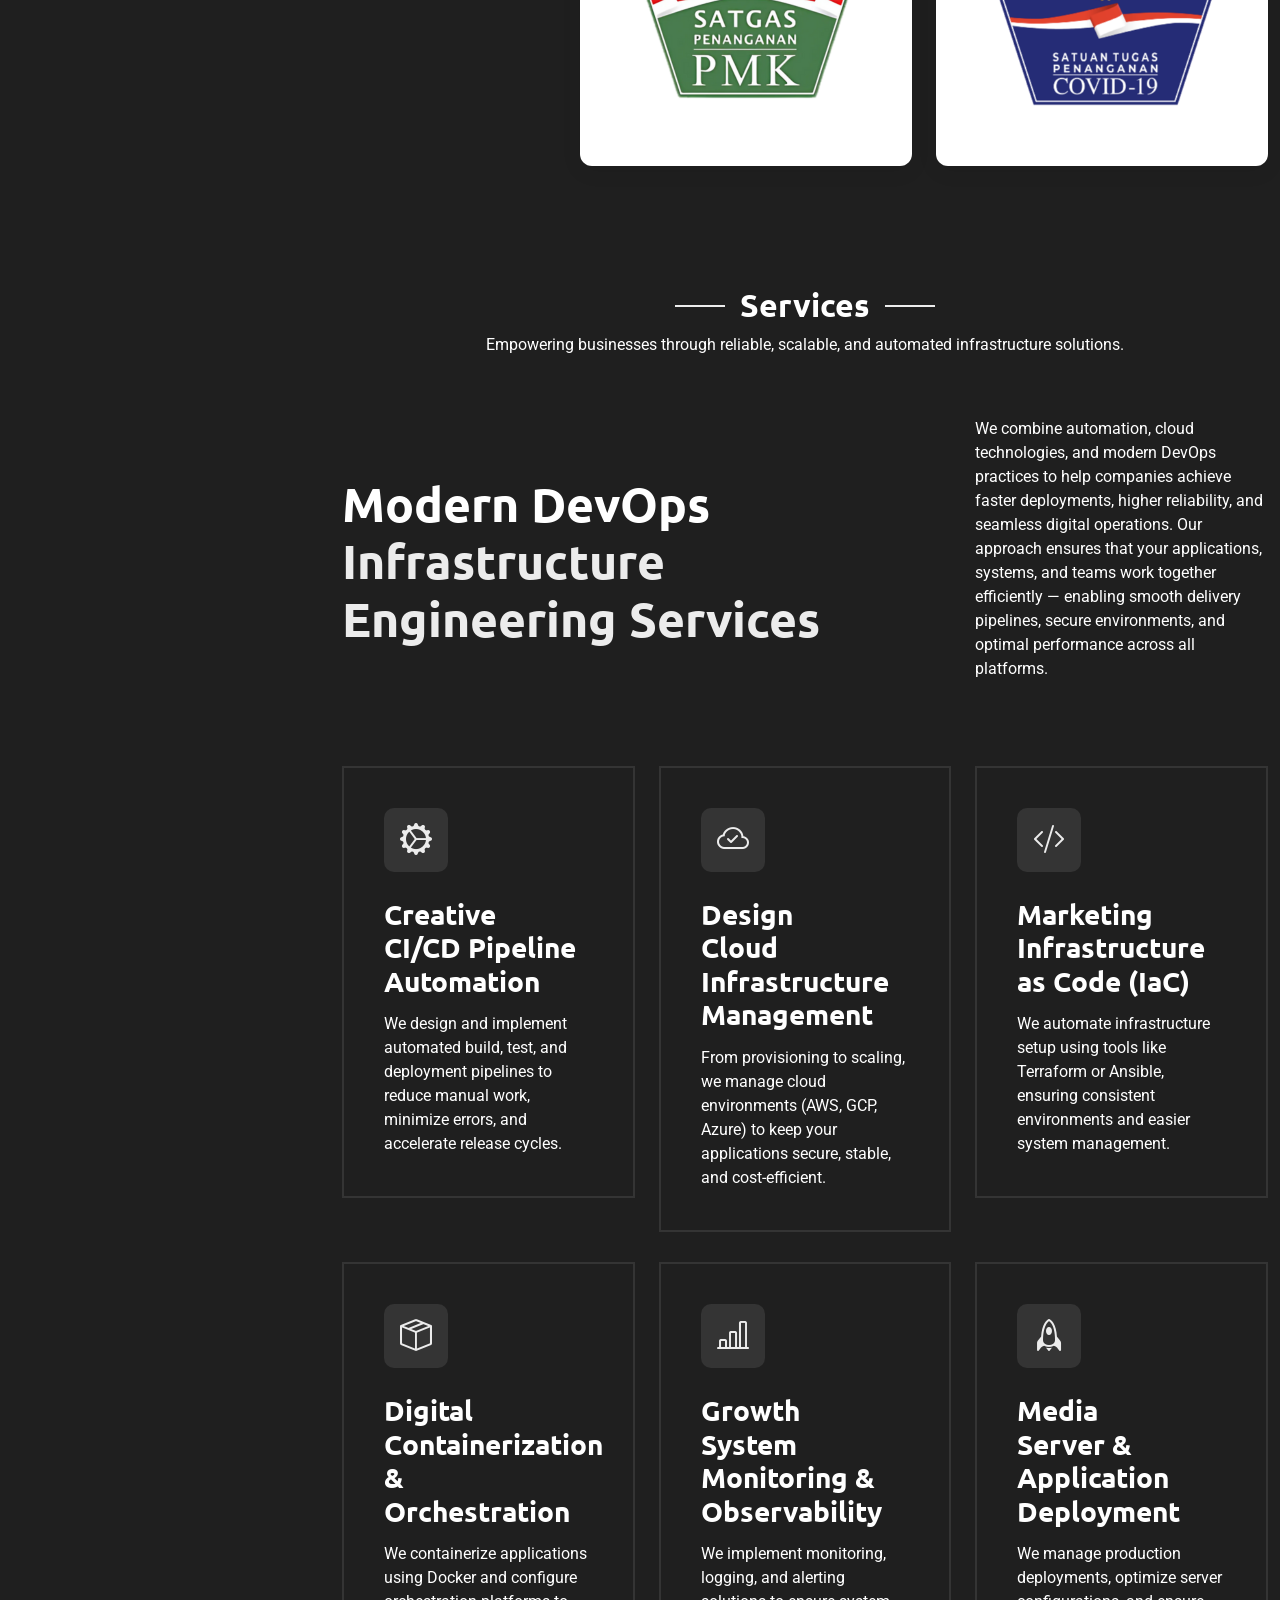
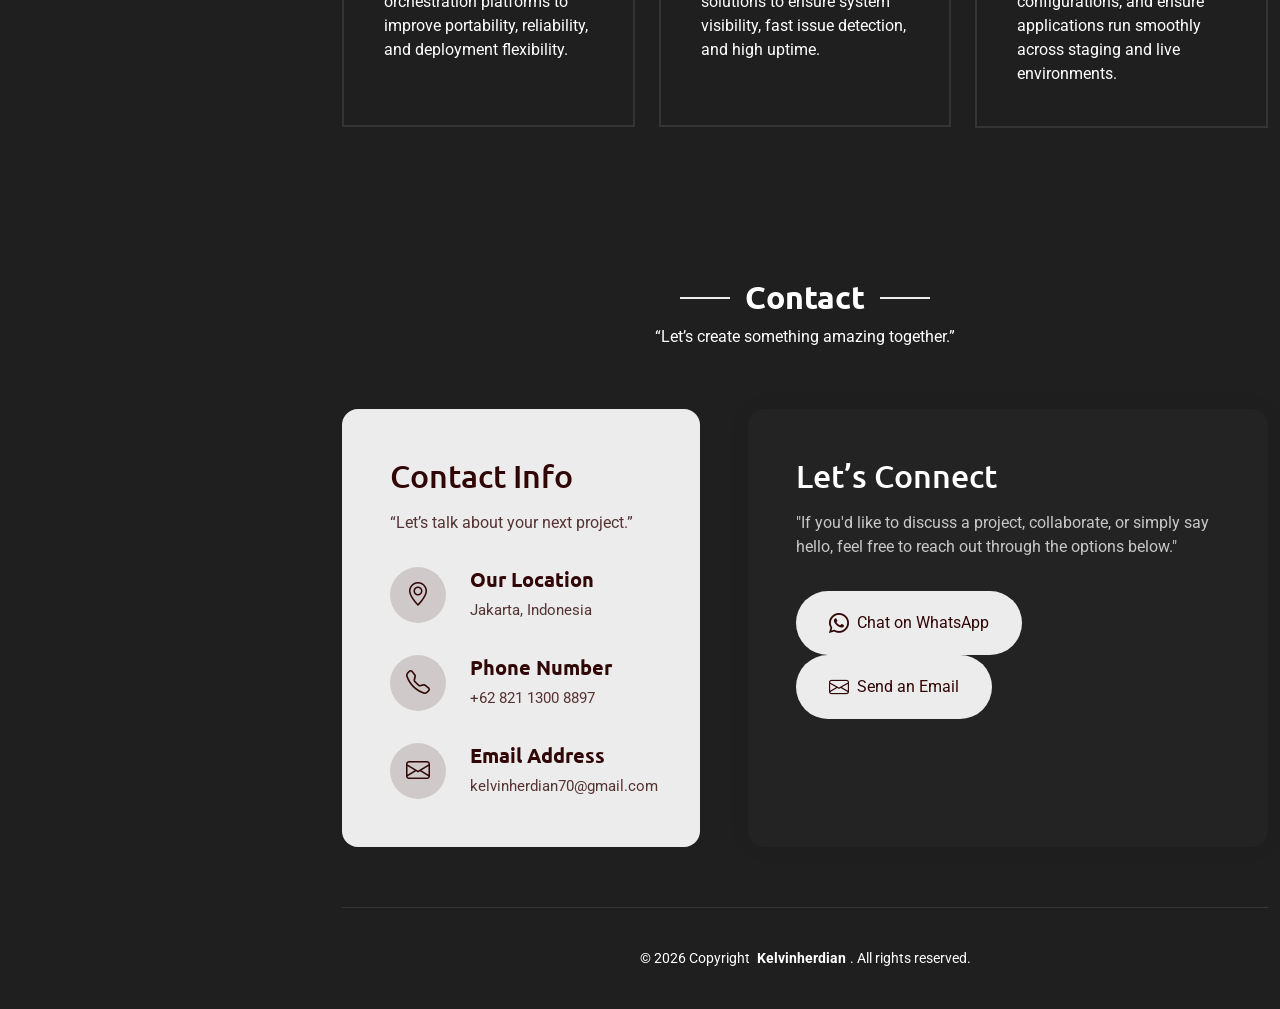
==== commit 46608d6f: "upfinal" ====
--- a/index.html
+++ b/index.html
@@ -787,6 +787,7 @@
               <p>
                 We containerize applications using Docker and configure orchestration platforms to improve portability, reliability, and deployment flexibility.
               </p>
+              <div class="clear"></div>
             </div>
           </div>
           <div class="col-lg-4 col-md-6" data-aos="fade-up" data-aos-delay="200">
--- a/assets/css/main.css
+++ b/assets/css/main.css
@@ -169,7 +169,7 @@
 }
 .clear {
     width: 100%;
-    height: 20px; /* bebas mau 20 / 40 / 60 */
+    height: 23px; /* bebas mau 20 / 40 / 60 */
 }
 .header .social-links a {
   font-size: 16px;
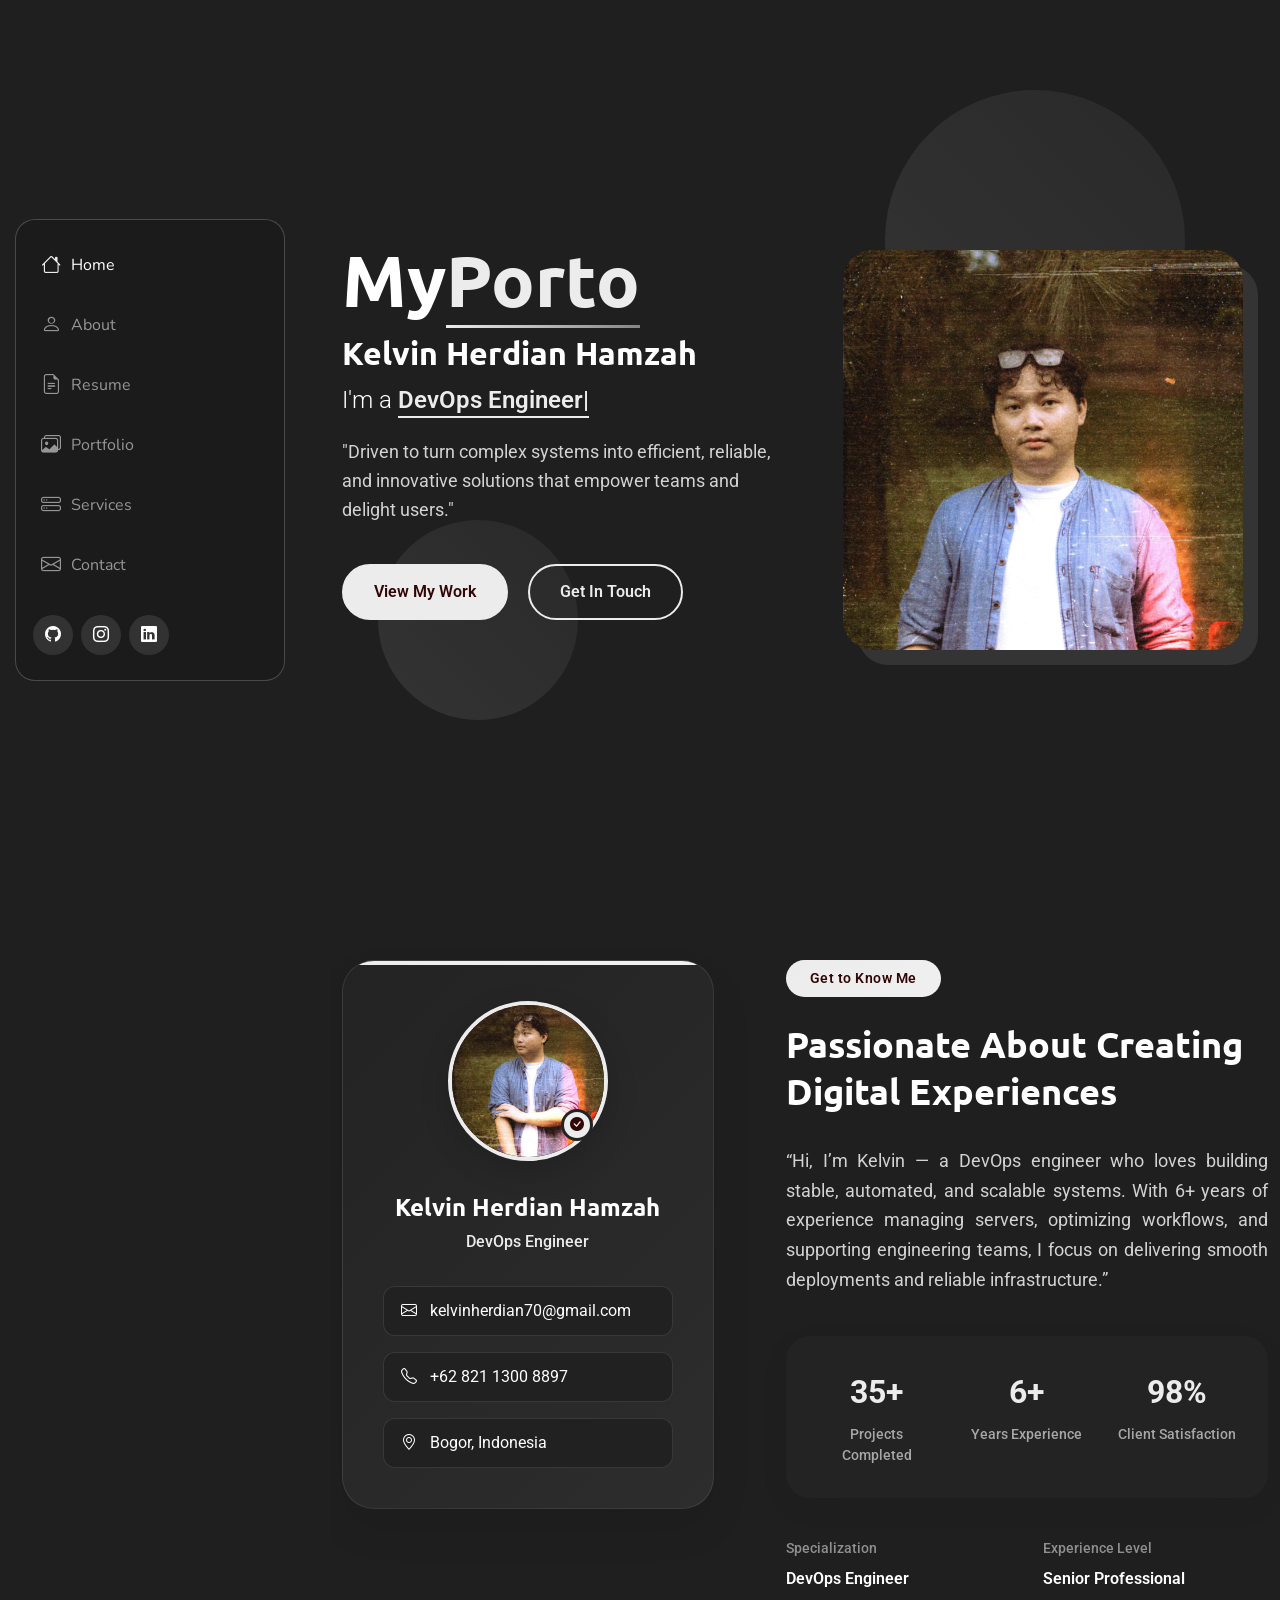
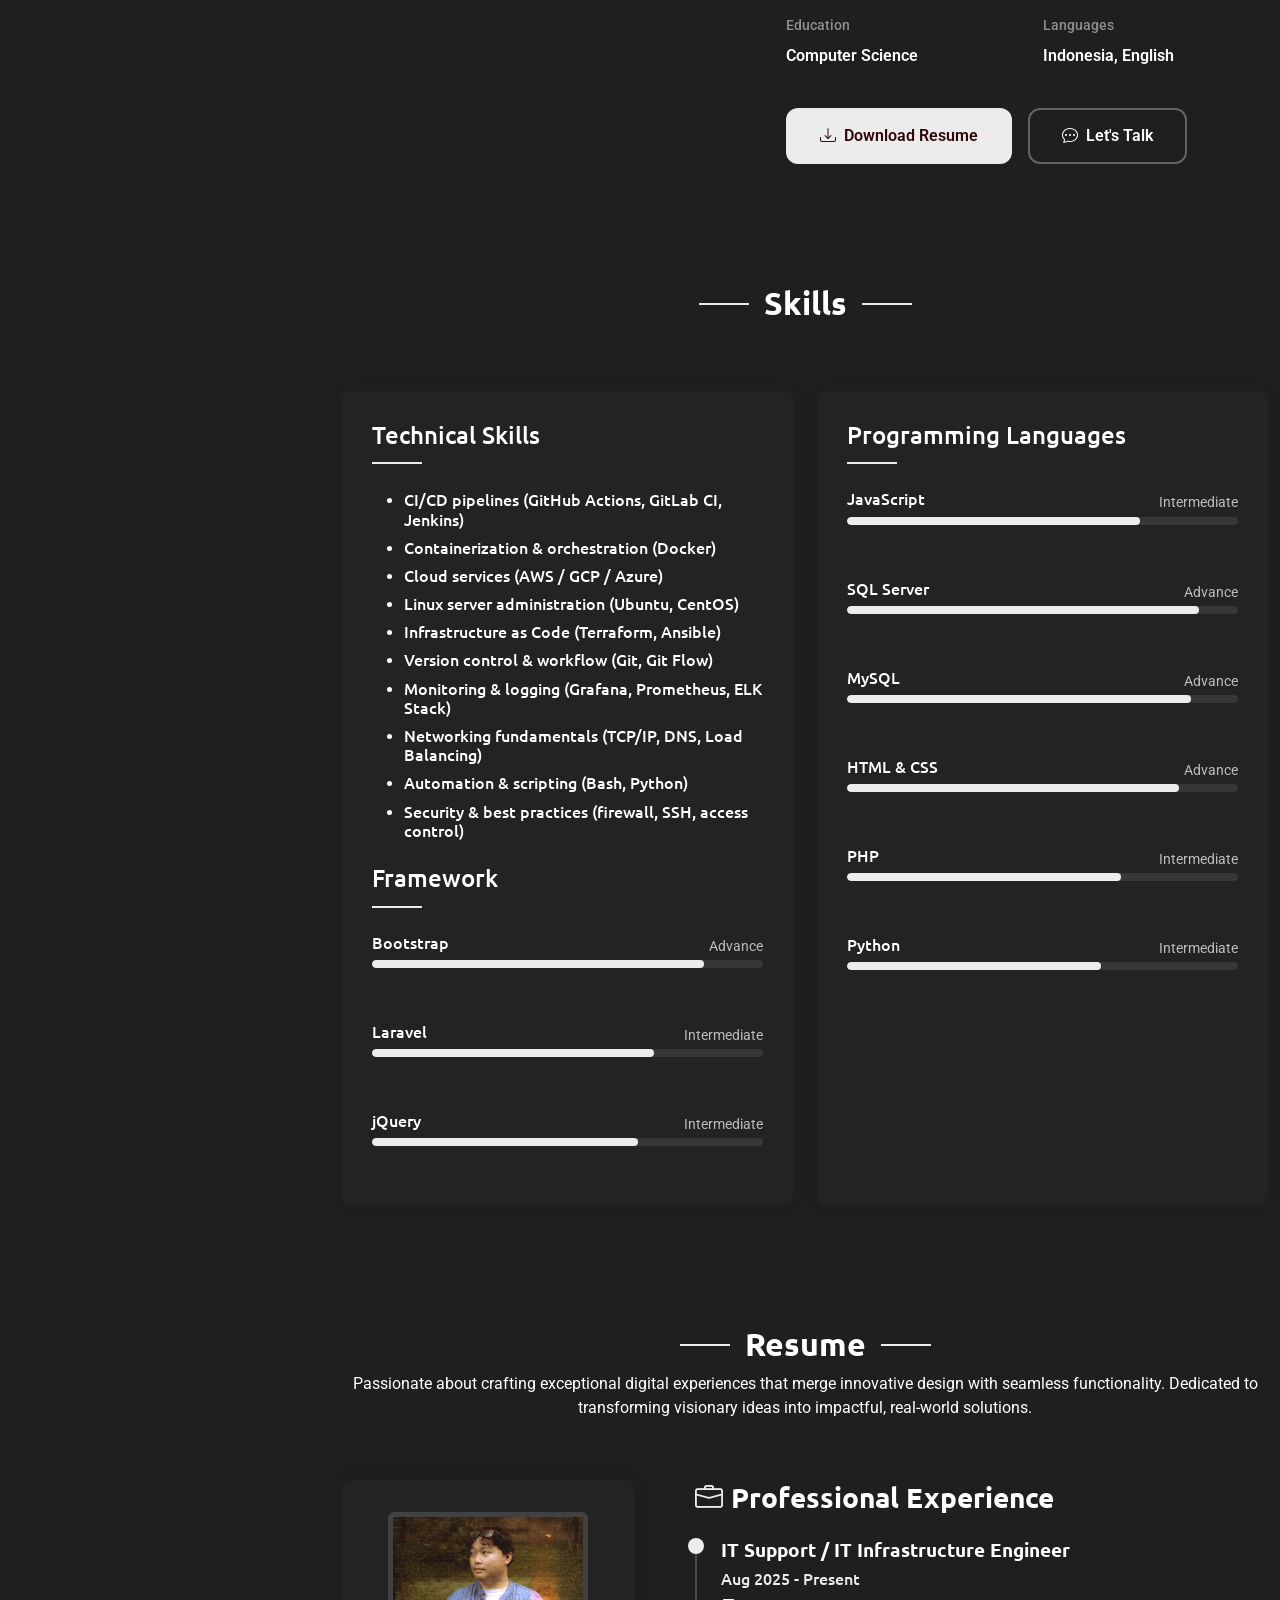
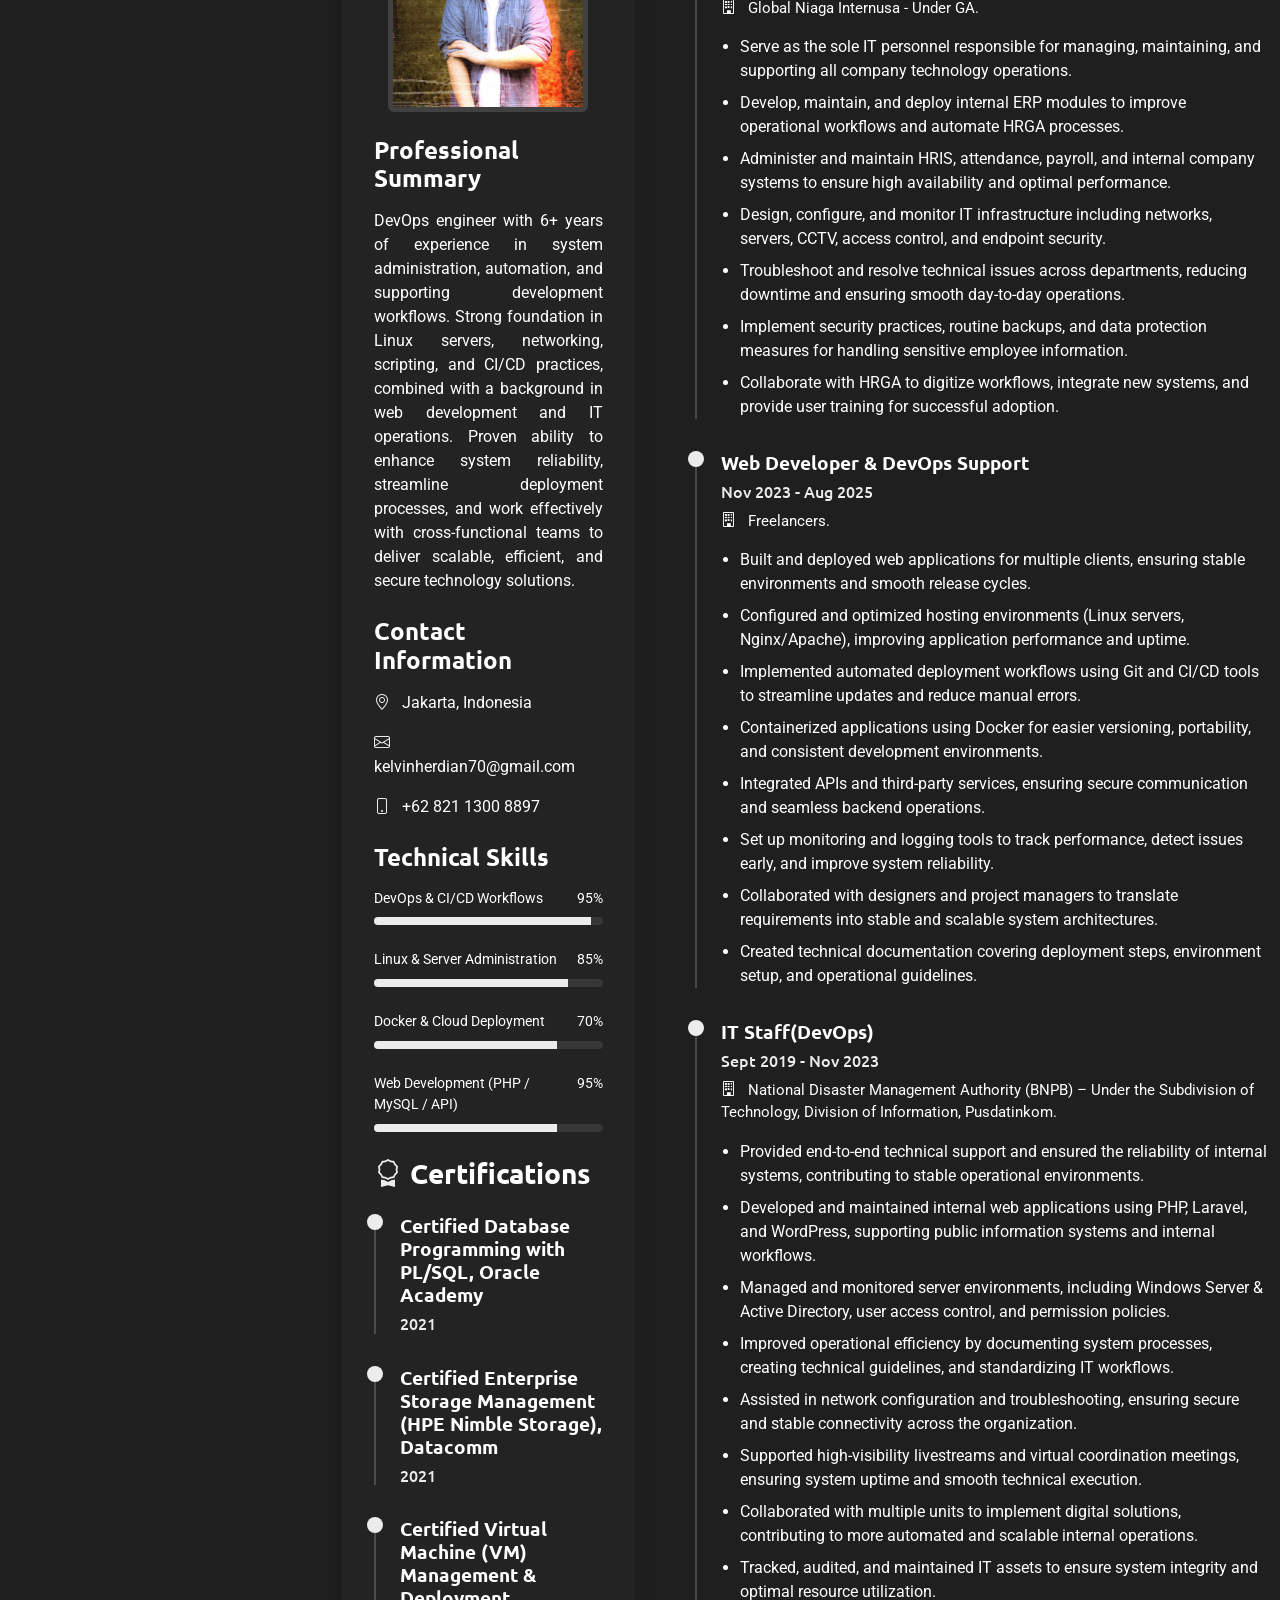
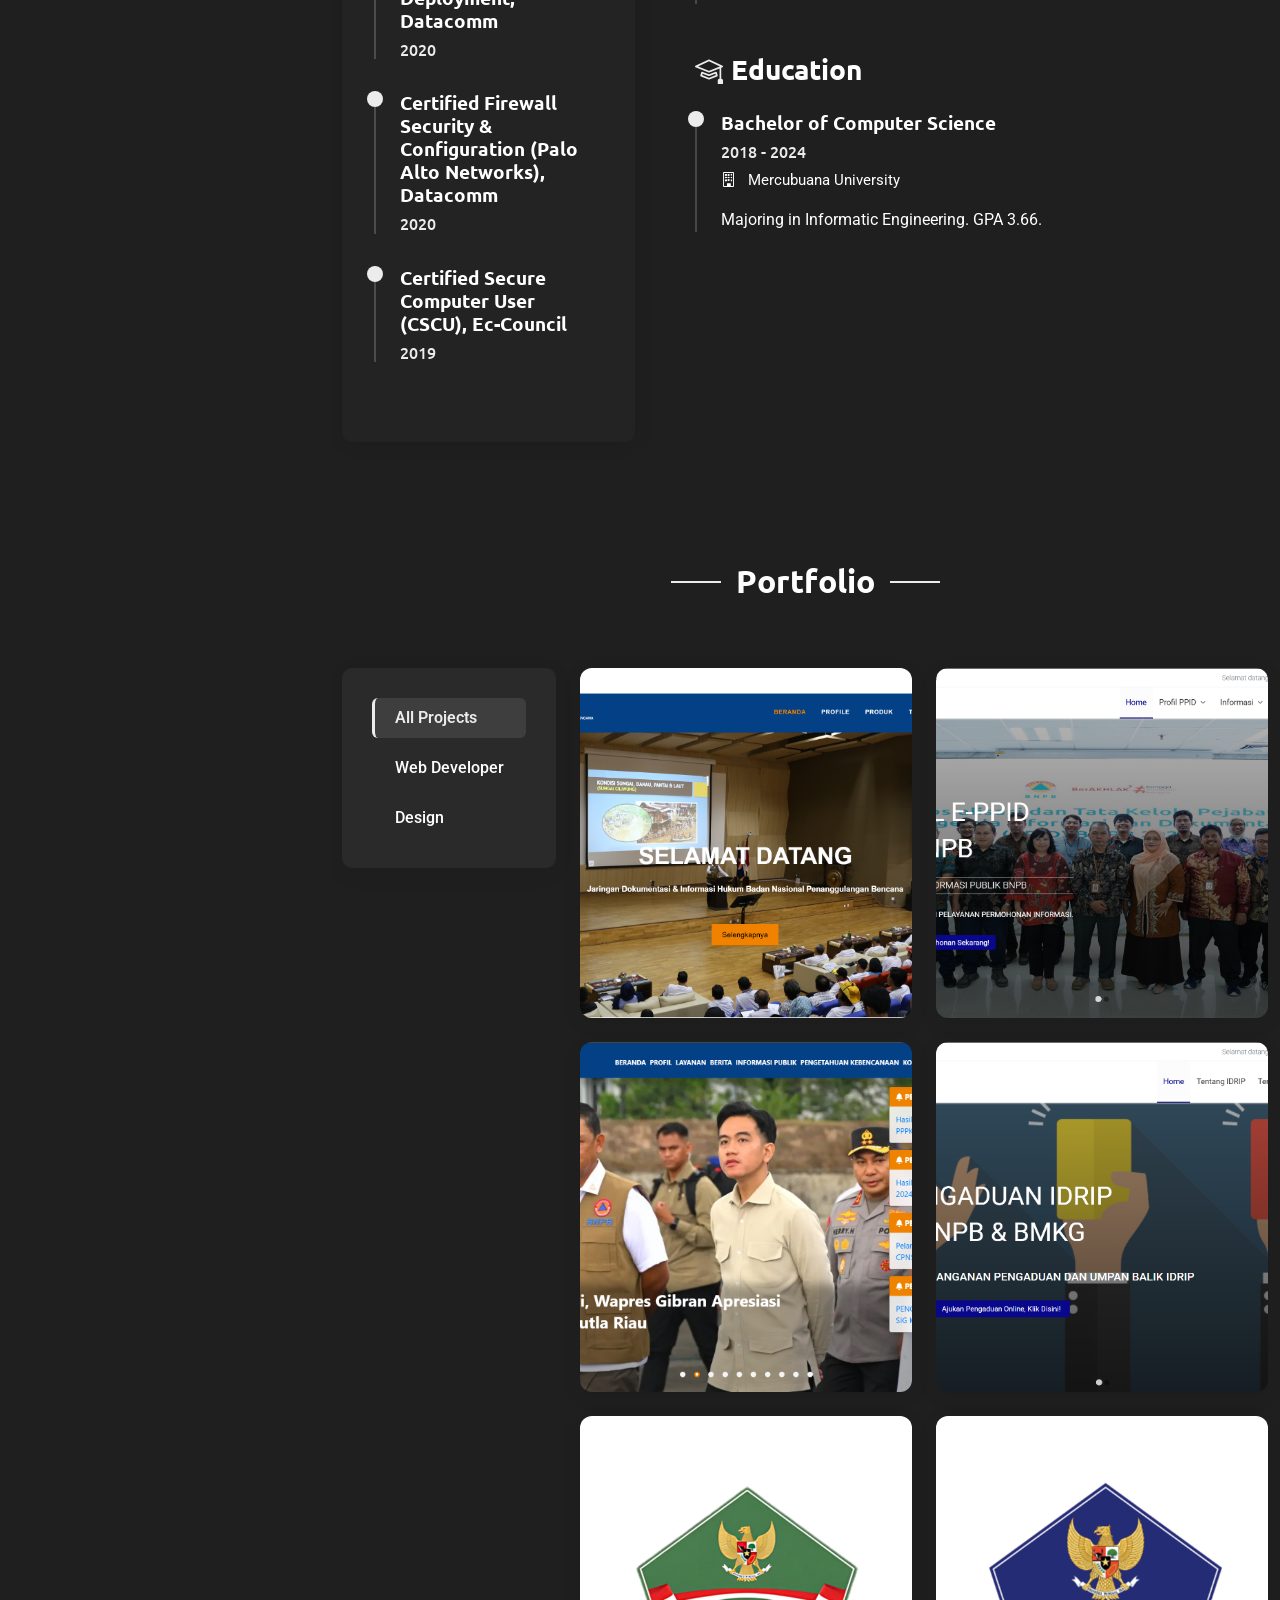
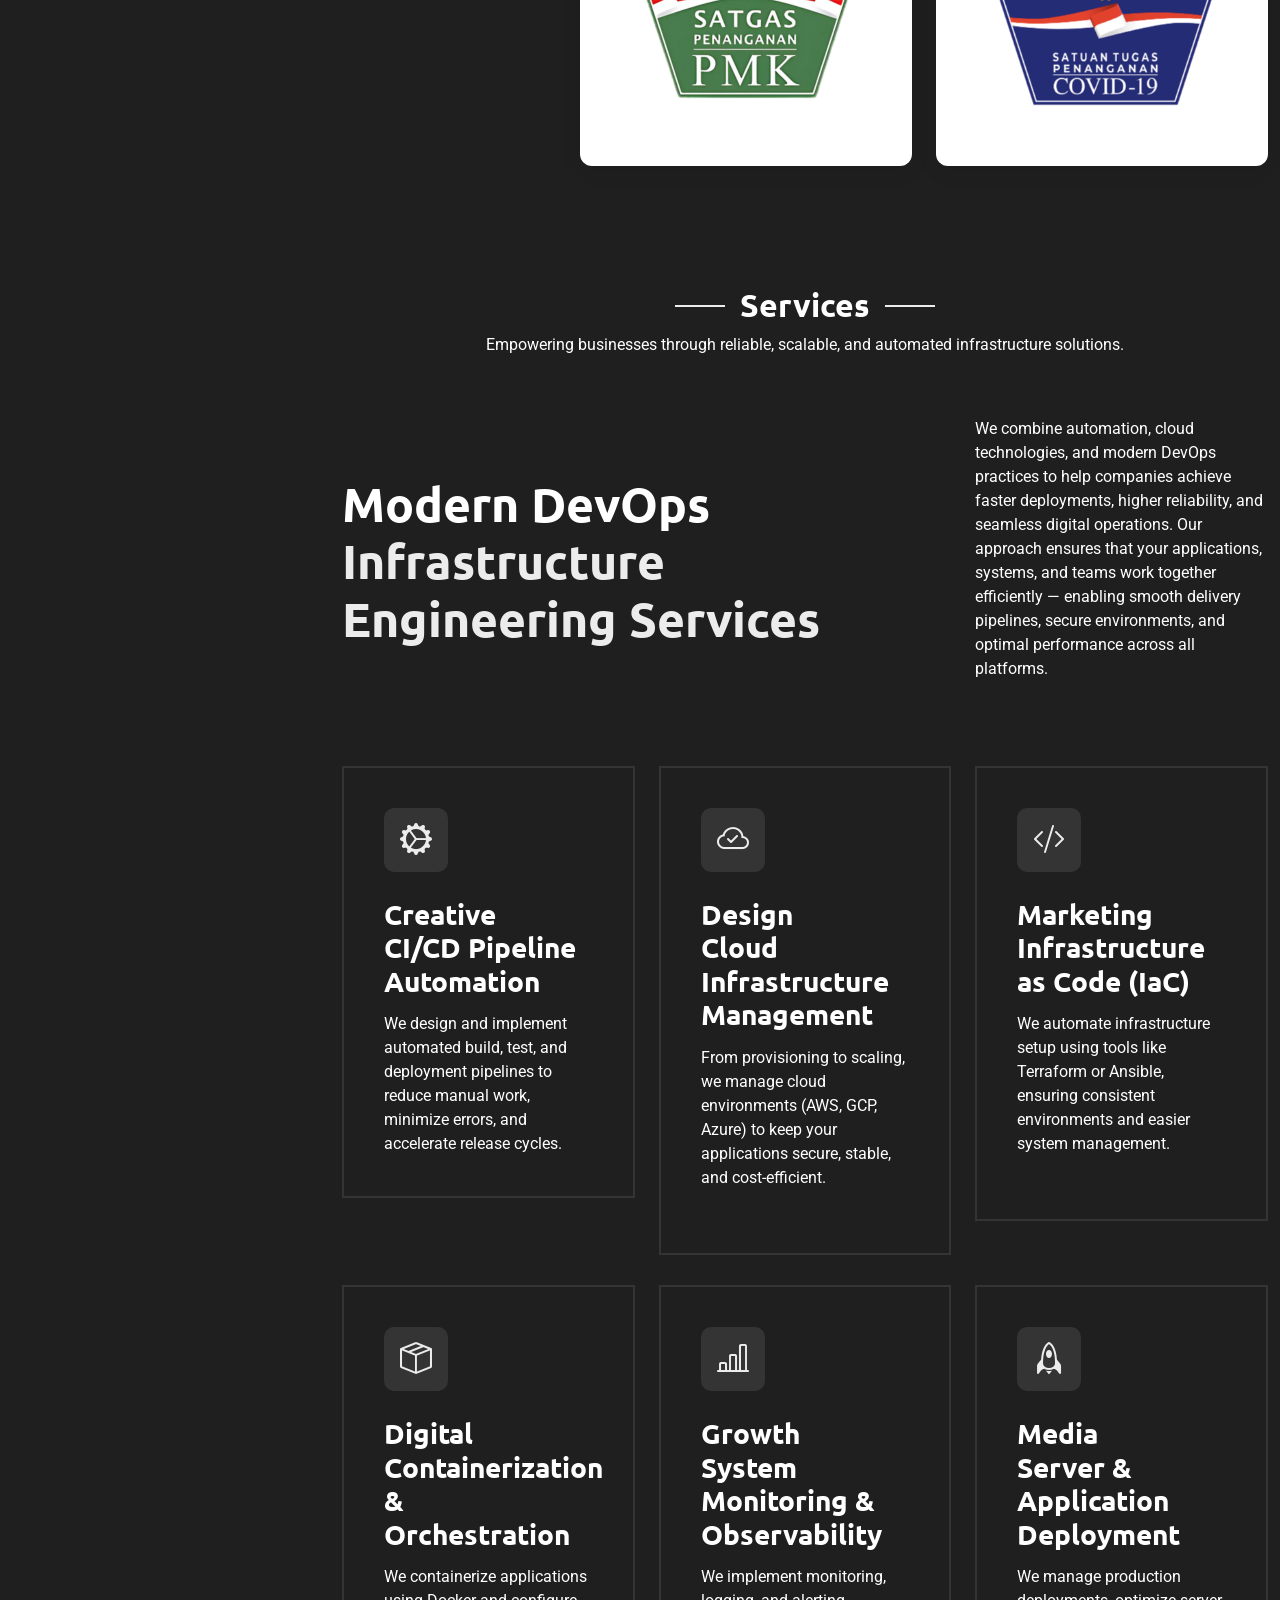
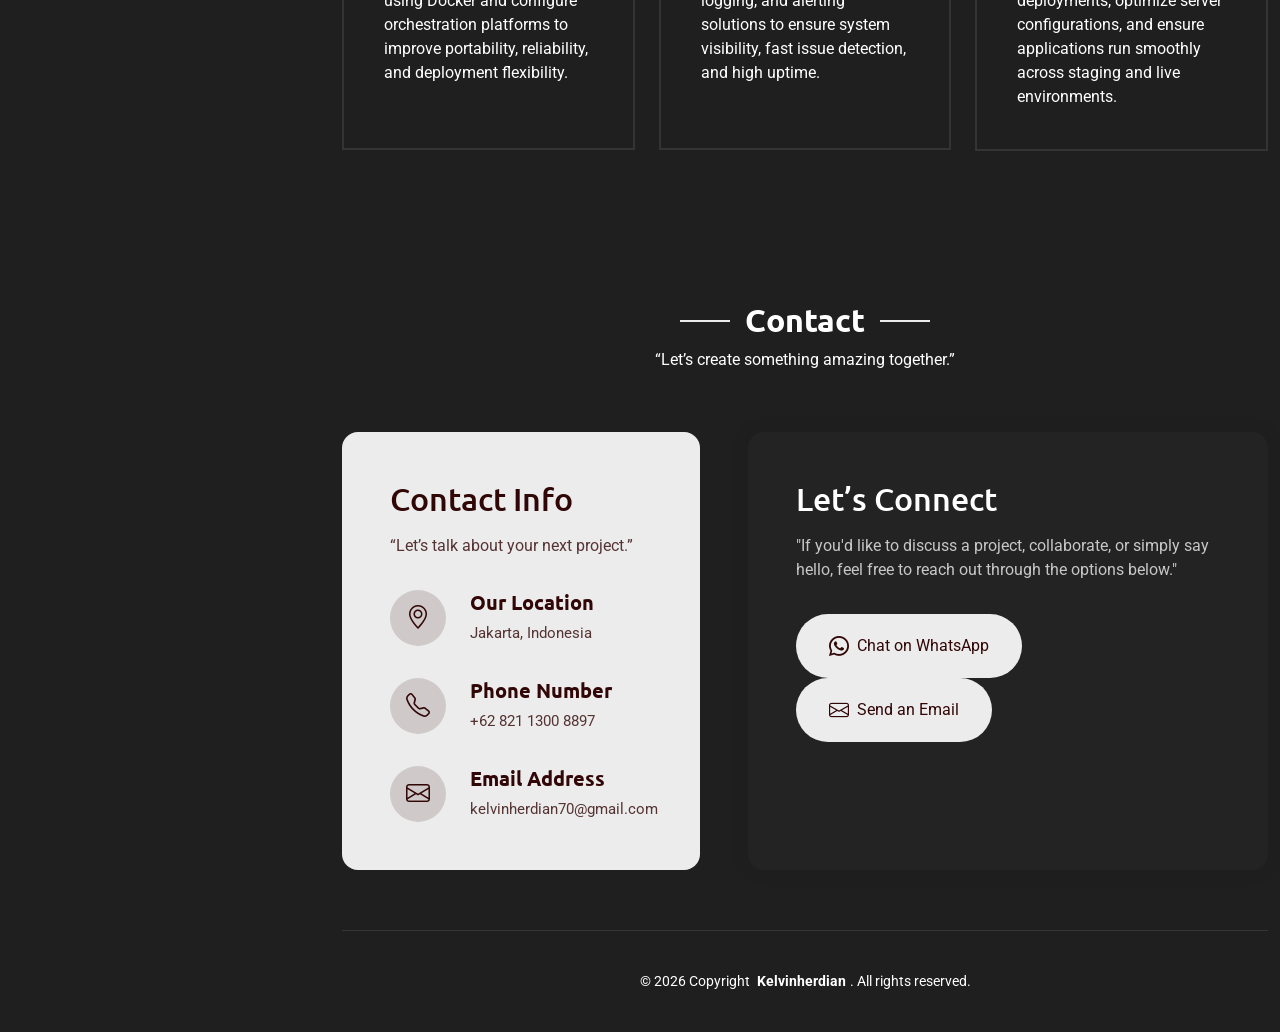
==== commit 080cd934: "upfinal" ====
--- a/index.html
+++ b/index.html
@@ -751,7 +751,8 @@
               </h3>
               <p>
                 From provisioning to scaling, we manage cloud environments (AWS, GCP, Azure) to keep your applications secure, stable, and cost-efficient.
-            </div>
+            <div class="clear"></div>
+              </div>
           </div>
           <div class="col-lg-4 col-md-6" data-aos="fade-up" data-aos-delay="300">
             <div class="service-card position-relative z-1">
@@ -769,6 +770,7 @@
               <p>
                 We automate infrastructure setup using tools like Terraform or Ansible, ensuring consistent environments and easier system management.
               </p>
+              <div class="clear"></div>
             </div>
           </div>
           <div class="col-lg-4 col-md-6" data-aos="fade-up" data-aos-delay="100">
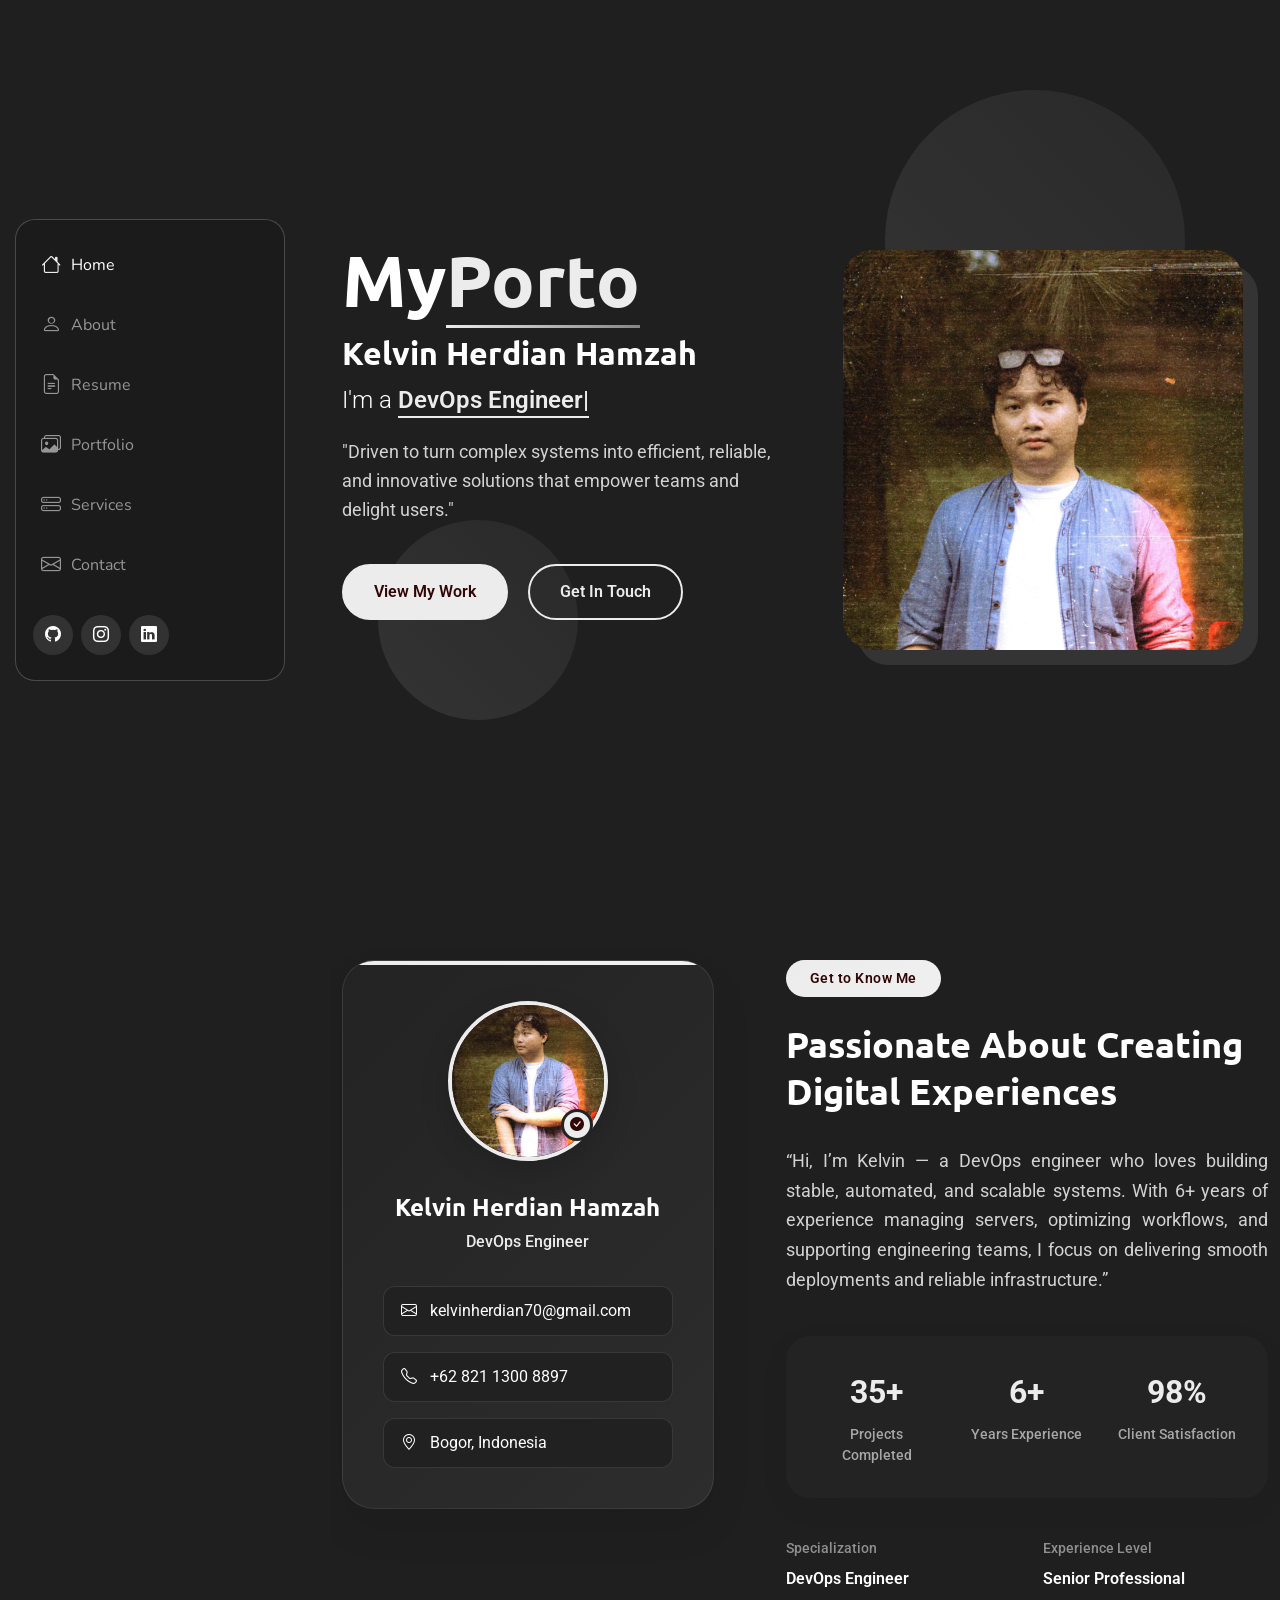
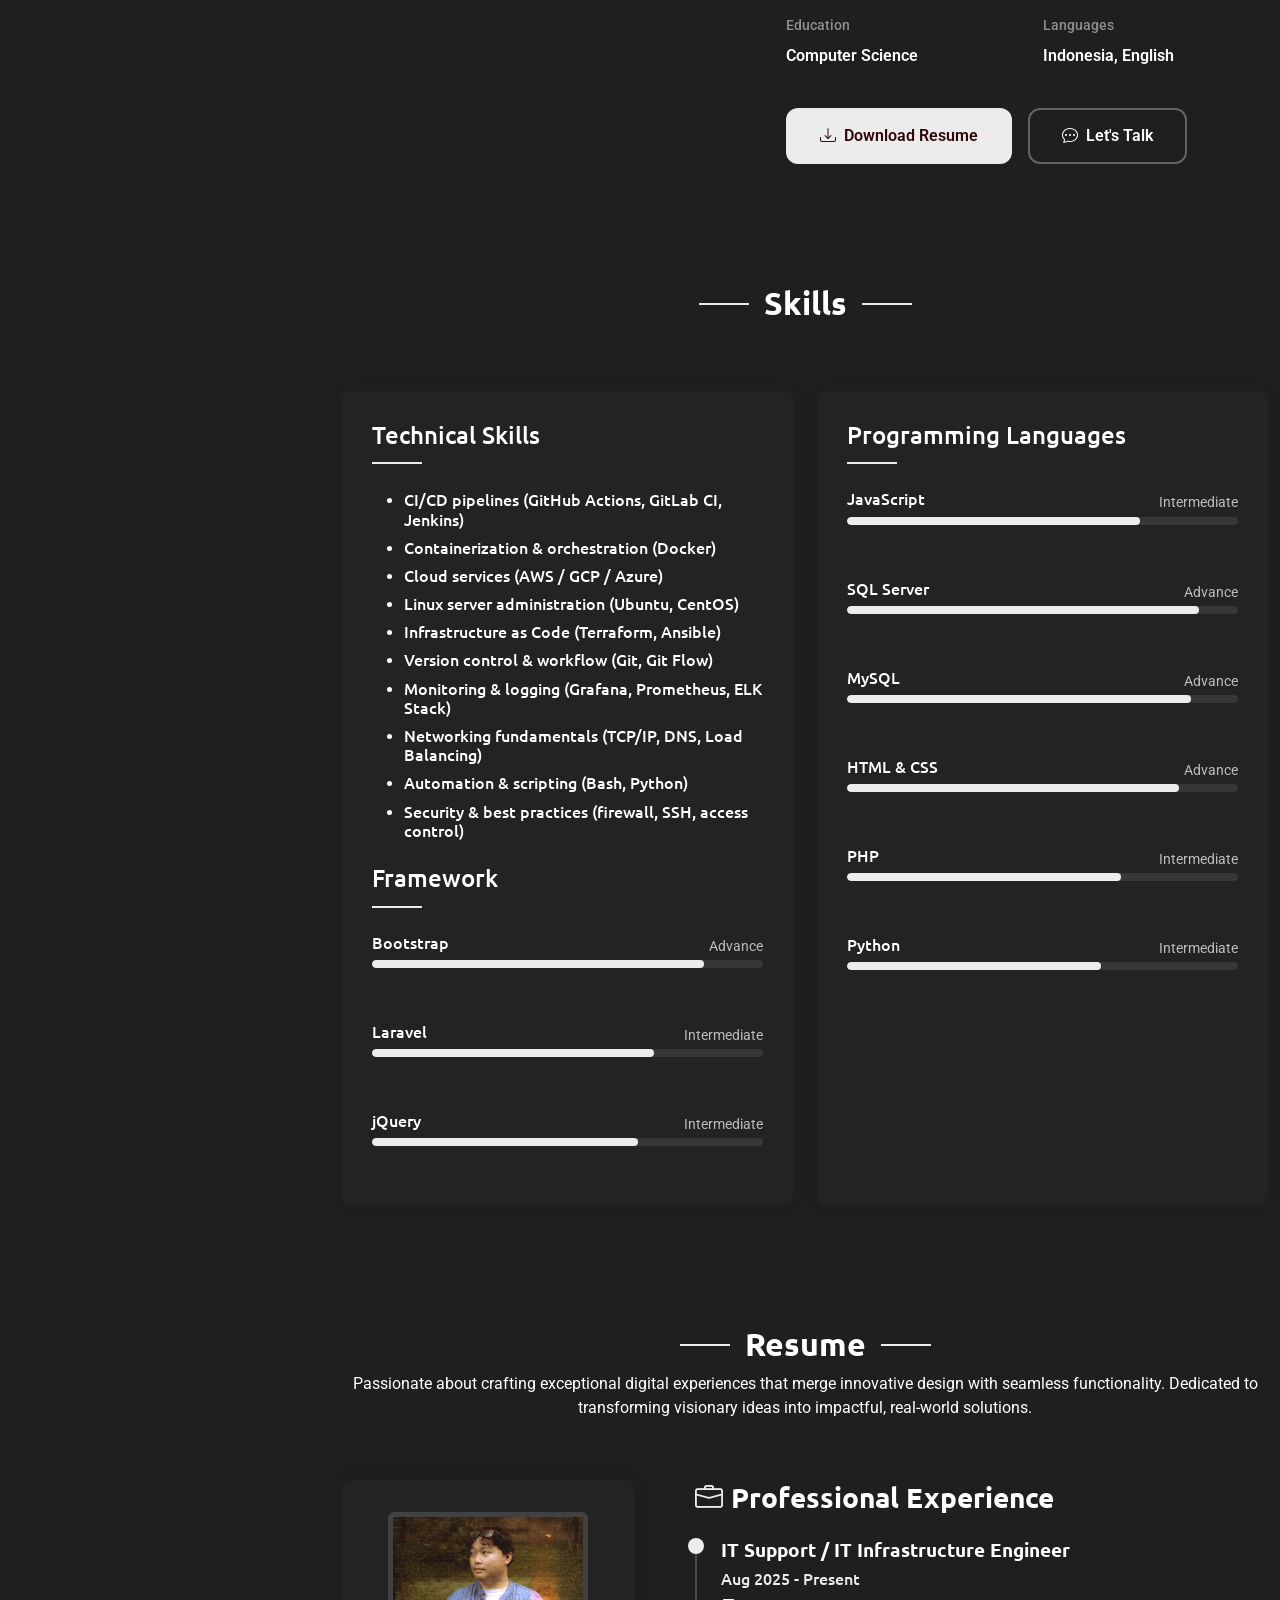
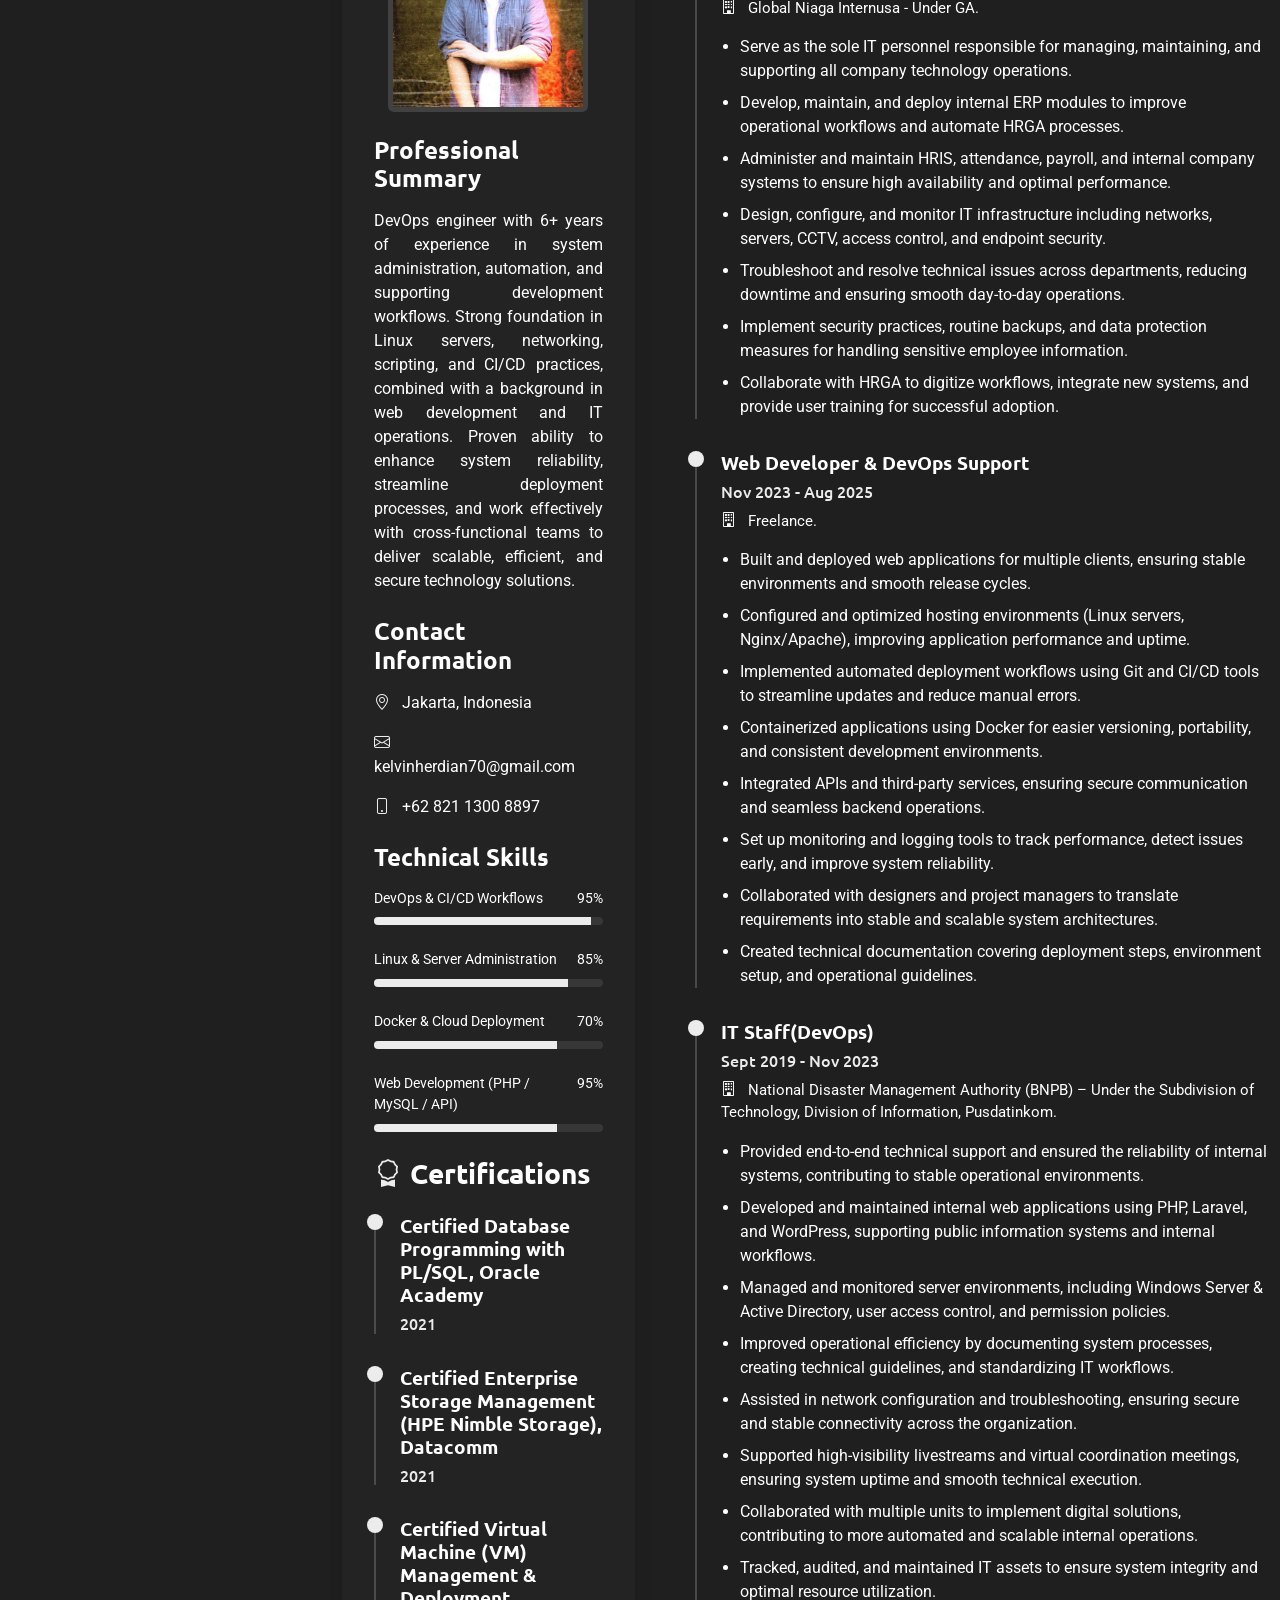
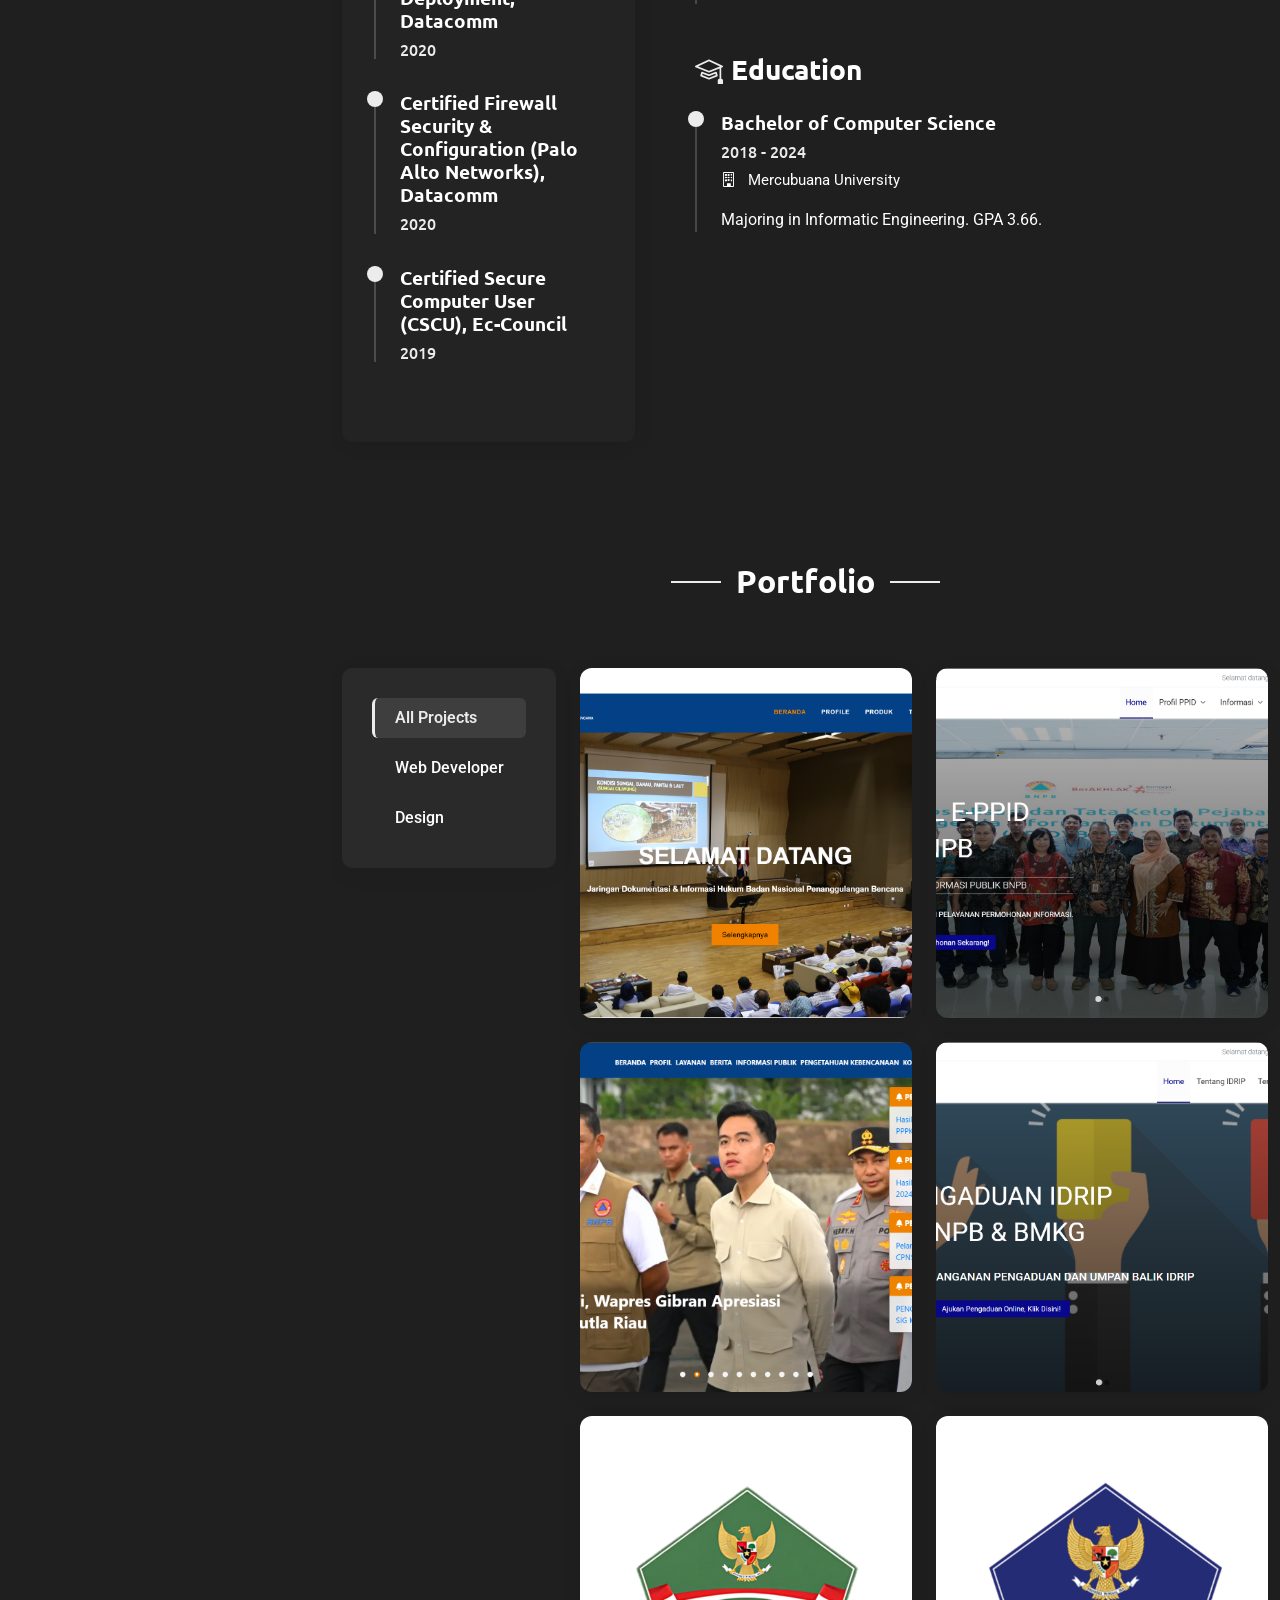
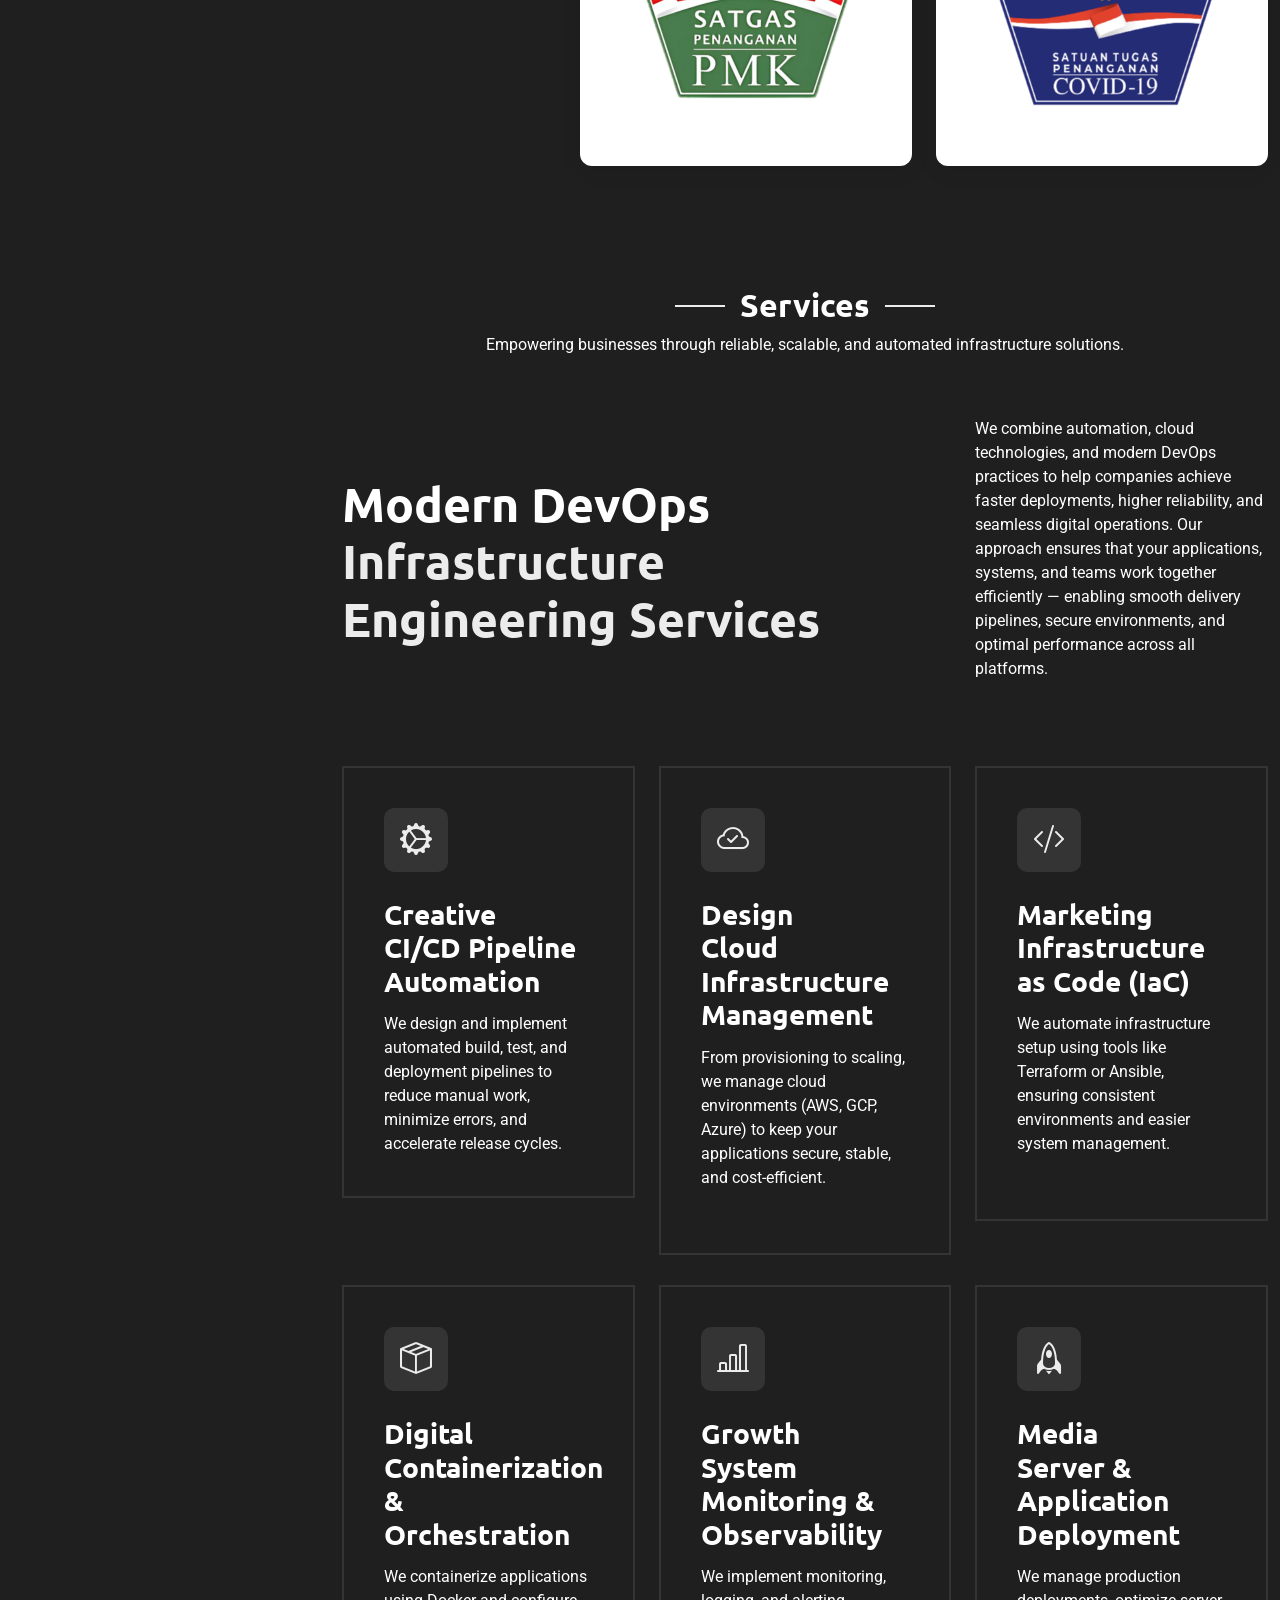
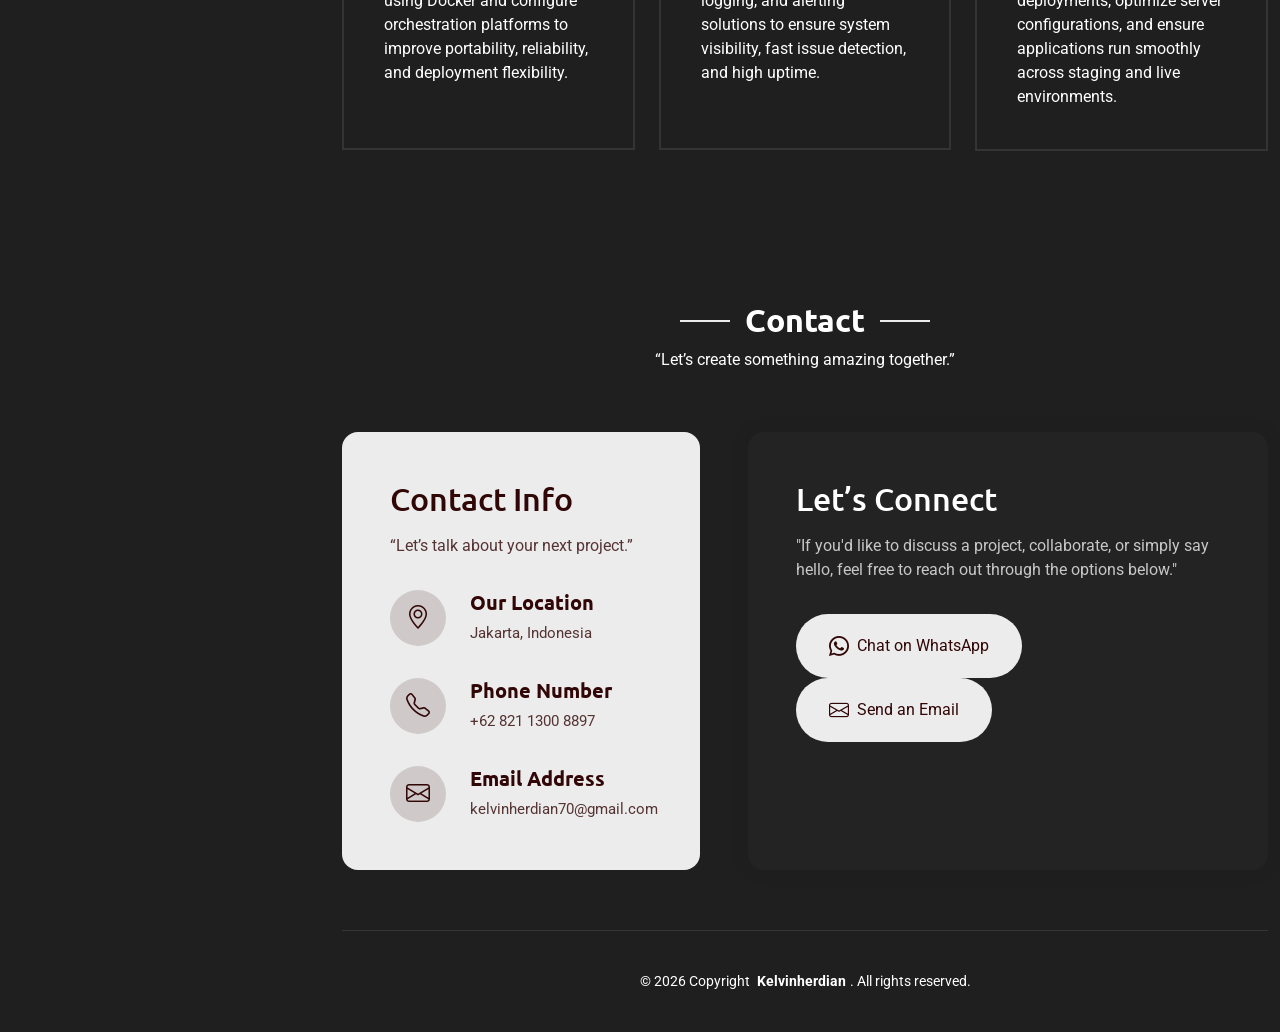
==== commit 1a44472f: "update" ====
--- a/index.html
+++ b/index.html
@@ -504,7 +504,7 @@
               <div class="resume-item">
                 <h4>Web Developer & DevOps Support</h4>
                 <h5>Nov 2023 - Aug 2025</h5>
-                <p class="company"><i class="bi bi-building"></i> Freelancers.</p>
+                <p class="company"><i class="bi bi-building"></i> Freelance.</p>
                 <ul>
                   <li>Built and deployed web applications for multiple clients, ensuring stable environments and smooth release cycles.</li>
                   <li>Configured and optimized hosting environments (Linux servers, Nginx/Apache), improving application performance and uptime.</li>
